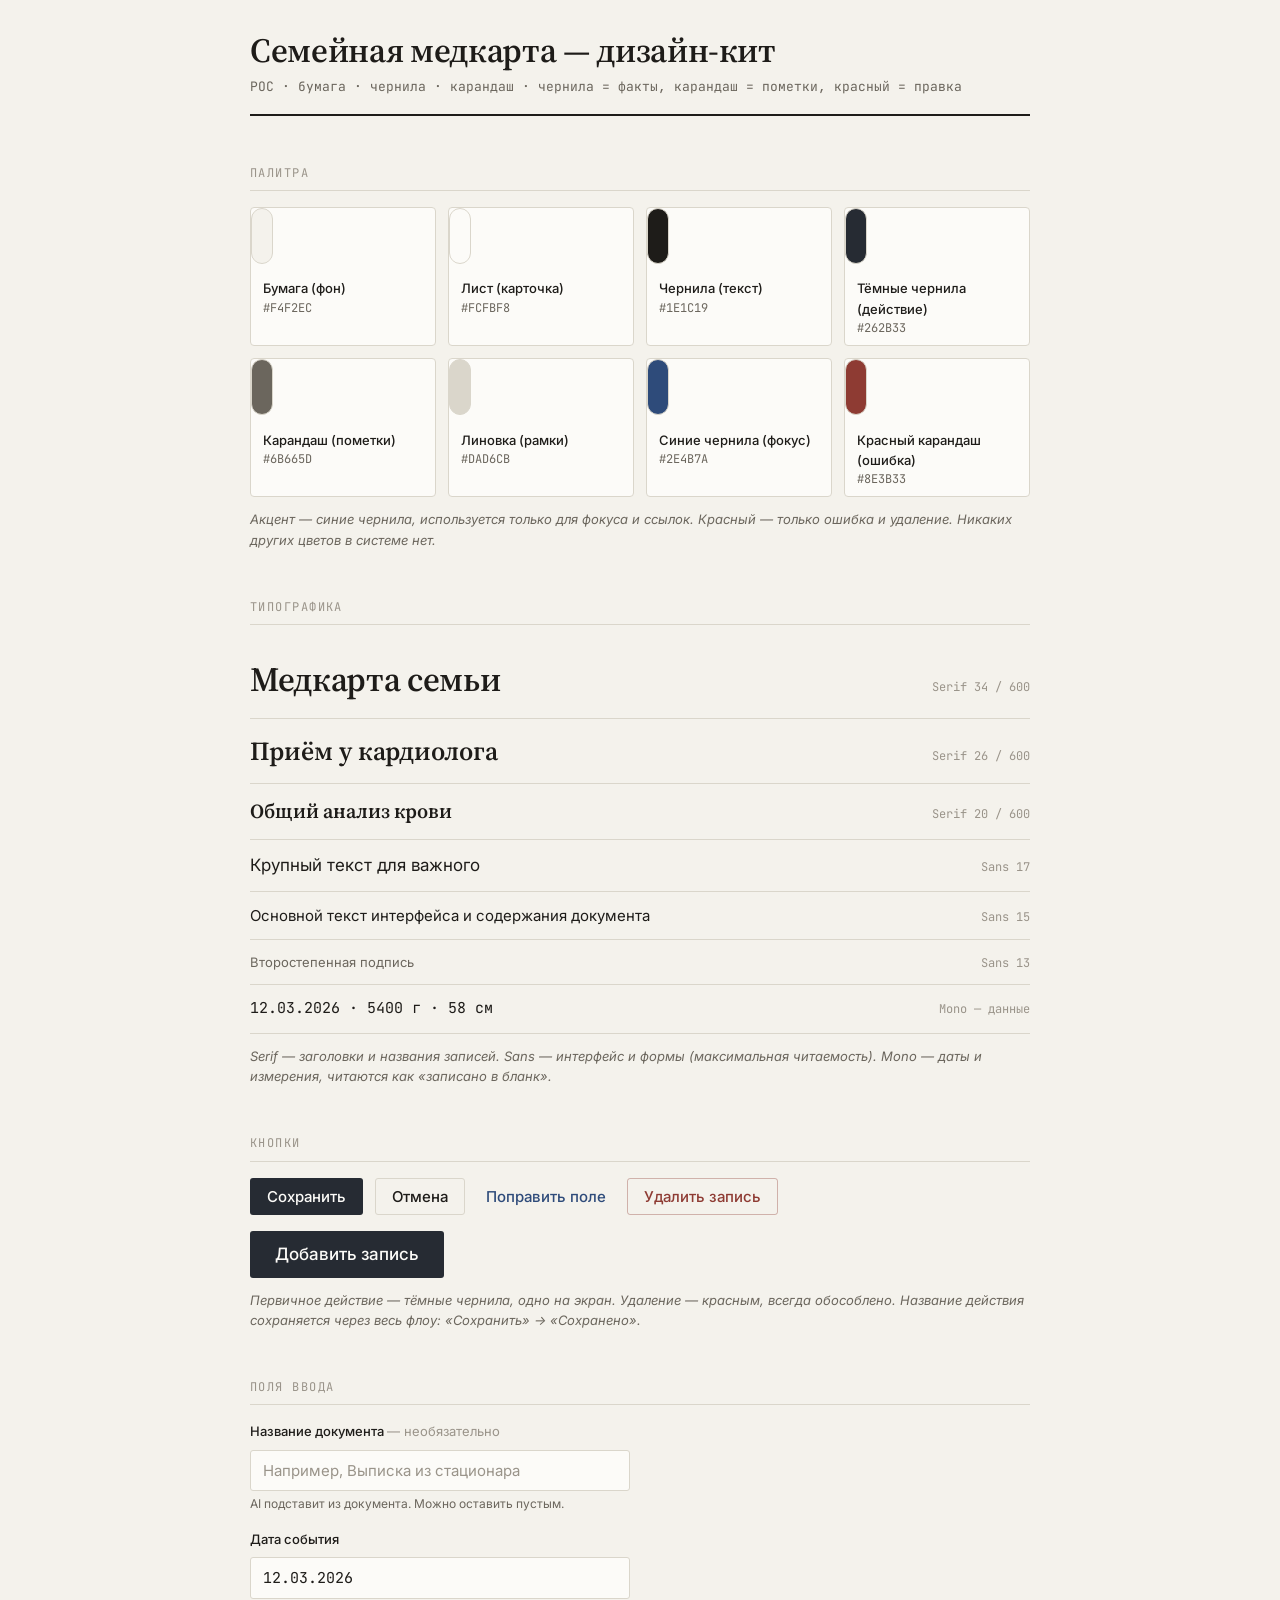
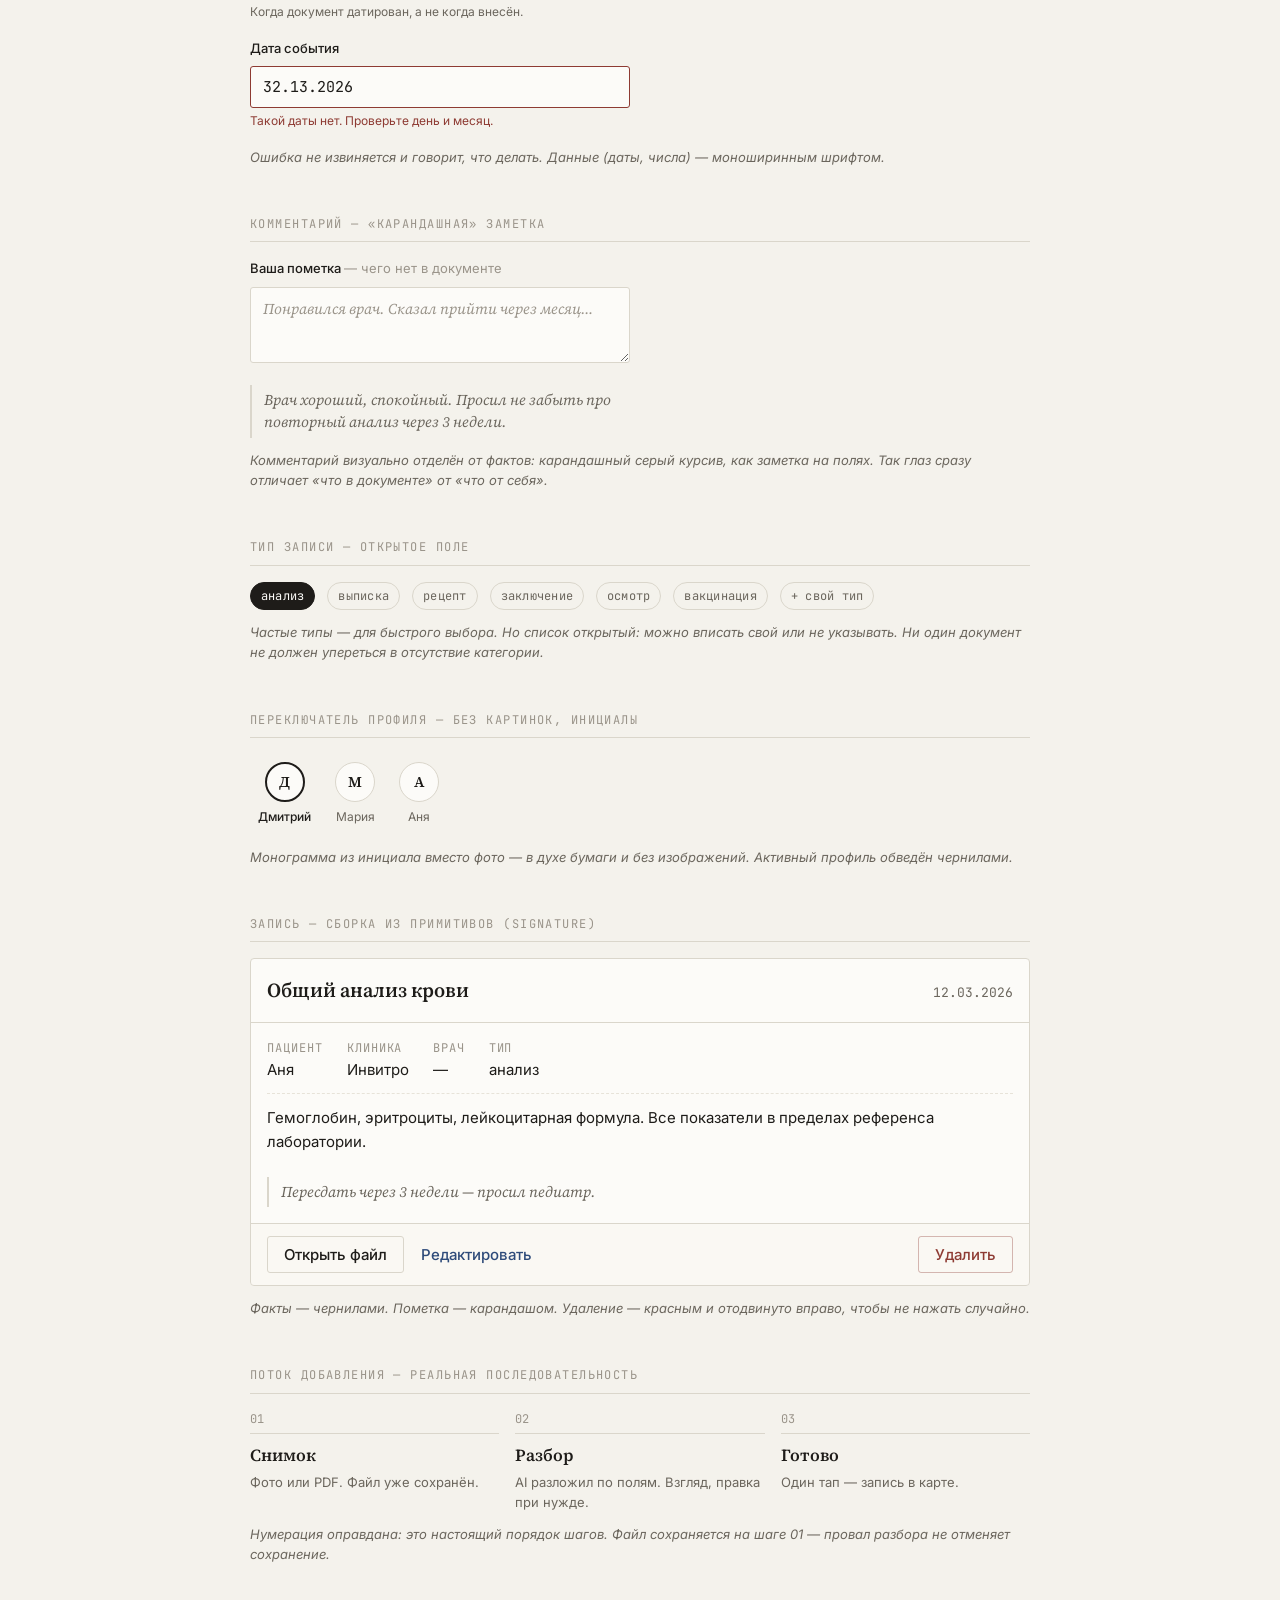
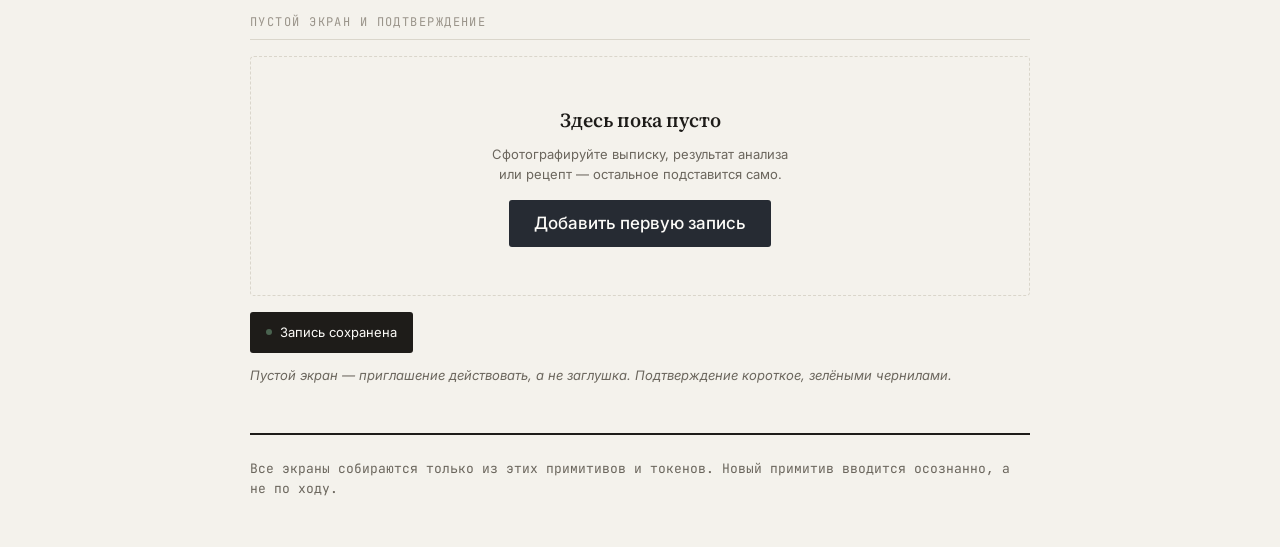
==== docs/design-kit.html @ 43a743b5 "docs: контекст проекта, регламент ревью, спека, дизайн-система, тикеты этапа 1 Co-Authored-By: Claud" ====
<!DOCTYPE html>
<html lang="ru">
<head>
<meta charset="UTF-8">
<meta name="viewport" content="width=device-width, initial-scale=1.0">
<title>Дизайн-кит — Семейная медкарта</title>
<link rel="preconnect" href="https://fonts.googleapis.com">
<link rel="preconnect" href="https://fonts.gstatic.com" crossorigin>
<link href="https://fonts.googleapis.com/css2?family=Source+Serif+4:opsz,wght@8..60,400;8..60,500;8..60,600;8..60,700&family=Inter:wght@400;500;600&family=JetBrains+Mono:wght@400;500&display=swap" rel="stylesheet">
<style>
  /* ============================================================
     ТОКЕНЫ — единственный источник истины.
     Агент использует только их. Сырых значений в экранах нет.
     ============================================================ */
  :root {
    /* Цвет: бумага / чернила / карандаш */
    --paper:       #F4F2EC;  /* фон — лист на столе */
    --sheet:       #FCFBF8;  /* поднятая поверхность — карточка */
    --ink:         #1E1C19;  /* чернила — основной текст, факты */
    --ink-strong:  #262B33;  /* тёмно-синие чернила — первичное действие */
    --pencil:      #6B665D;  /* карандаш — второстепенный текст, пометки */
    --pencil-soft: #9A948A;  /* бледный карандаш — подписи, плейсхолдеры */
    --rule:        #DAD6CB;  /* линовка — тонкие разделители, рамки */
    --rule-soft:   #E7E3D9;  /* очень бледная линовка */
    --ink-blue:    #2E4B7A;  /* синие чернила — ссылки, фокус */
    --red-pen:     #8E3B33;  /* красный карандаш — ошибка, удаление */
    --green-ink:   #4A6350;  /* зелёные чернила — подтверждение */

    /* Типографика */
    --serif: "Source Serif 4", Georgia, serif;      /* заголовки, названия записей */
    --sans:  "Inter", system-ui, sans-serif;         /* интерфейс, тело, формы */
    --mono:  "JetBrains Mono", ui-monospace, monospace; /* данные: даты, измерения */

    /* Шкала размеров */
    --t-caption: 0.75rem;   /* 12 */
    --t-small:   0.8125rem; /* 13 */
    --t-body:    0.9375rem; /* 15 */
    --t-lead:    1.0625rem; /* 17 */
    --t-h3:      1.25rem;   /* 20 */
    --t-h2:      1.625rem;  /* 26 */
    --t-h1:      2.125rem;  /* 34 */

    /* Отступы (шаг 4px) */
    --s1: 4px;  --s2: 8px;  --s3: 12px; --s4: 16px;
    --s5: 24px; --s6: 32px; --s7: 48px;

    /* Форма */
    --radius:   4px;   /* карточки, поля — крепкие углы, как у бланка */
    --radius-sm: 3px;
    --hair: 1px solid var(--rule);
  }

  * { box-sizing: border-box; margin: 0; padding: 0; }

  body {
    background: var(--paper);
    color: var(--ink);
    font-family: var(--sans);
    font-size: var(--t-body);
    line-height: 1.55;
    -webkit-font-smoothing: antialiased;
    padding: var(--s6) var(--s4);
  }

  .wrap { max-width: 780px; margin: 0 auto; }

  /* ---------- Строительная документация кита ---------- */
  .kit-head { margin-bottom: var(--s7); border-bottom: 2px solid var(--ink); padding-bottom: var(--s4); }
  .kit-head h1 {
    font-family: var(--serif); font-weight: 600; font-size: var(--t-h1);
    letter-spacing: -0.01em; line-height: 1.1;
  }
  .kit-head p {
    color: var(--pencil); font-size: var(--t-small); margin-top: var(--s2);
    font-family: var(--mono);
  }

  section { margin-bottom: var(--s7); }
  .sec-label {
    font-family: var(--mono); font-size: var(--t-caption);
    text-transform: uppercase; letter-spacing: 0.12em;
    color: var(--pencil-soft);
    padding-bottom: var(--s2); margin-bottom: var(--s4);
    border-bottom: var(--hair);
  }
  .note { color: var(--pencil); font-size: var(--t-small); margin-top: var(--s3); font-style: italic; }
  .row { display: flex; flex-wrap: wrap; gap: var(--s3); align-items: flex-start; }

  /* ============================================================
     ПАЛИТРА
     ============================================================ */
  .swatches { display: grid; grid-template-columns: repeat(auto-fill, minmax(150px, 1fr)); gap: var(--s3); }
  .swatch { border: var(--hair); border-radius: var(--radius); overflow: hidden; background: var(--sheet); }
  .swatch .chip { height: 56px; }
  .swatch .meta { padding: var(--s2) var(--s3); }
  .swatch .name { font-size: var(--t-small); font-weight: 500; }
  .swatch .hex { font-family: var(--mono); font-size: var(--t-caption); color: var(--pencil); }

  /* ============================================================
     ТИПОГРАФИКА
     ============================================================ */
  .type-row { padding: var(--s3) 0; border-bottom: var(--hair); display: flex; justify-content: space-between; align-items: baseline; gap: var(--s4); }
  .type-row:last-child { border-bottom: none; }
  .type-tag { font-family: var(--mono); font-size: var(--t-caption); color: var(--pencil-soft); white-space: nowrap; }
  .d-h1 { font-family: var(--serif); font-size: var(--t-h1); font-weight: 600; letter-spacing: -0.01em; }
  .d-h2 { font-family: var(--serif); font-size: var(--t-h2); font-weight: 600; }
  .d-h3 { font-family: var(--serif); font-size: var(--t-h3); font-weight: 600; }
  .d-lead { font-size: var(--t-lead); }
  .d-body { font-size: var(--t-body); }
  .d-small { font-size: var(--t-small); color: var(--pencil); }
  .d-data { font-family: var(--mono); font-size: var(--t-body); }

  /* ============================================================
     ПРИМИТИВЫ
     ============================================================ */

  /* --- Кнопки --- */
  .btn {
    font-family: var(--sans); font-size: var(--t-body); font-weight: 500;
    padding: 10px var(--s4); border-radius: var(--radius-sm);
    border: 1px solid transparent; cursor: pointer;
    line-height: 1; transition: background .12s ease, border-color .12s ease;
  }
  .btn:focus-visible { outline: 2px solid var(--ink-blue); outline-offset: 2px; }
  .btn-primary { background: var(--ink-strong); color: var(--sheet); }
  .btn-primary:hover { background: #1a1f26; }
  .btn-secondary { background: transparent; color: var(--ink); border-color: var(--rule); }
  .btn-secondary:hover { border-color: var(--pencil); }
  .btn-quiet { background: transparent; color: var(--ink-blue); padding-left: var(--s2); padding-right: var(--s2); }
  .btn-quiet:hover { text-decoration: underline; }
  .btn-danger { background: transparent; color: var(--red-pen); border-color: color-mix(in srgb, var(--red-pen) 35%, transparent); }
  .btn-danger:hover { background: color-mix(in srgb, var(--red-pen) 8%, transparent); }
  .btn-lg { font-size: var(--t-lead); padding: 14px var(--s5); }

  /* --- Поле (label + control + helper/error) --- */
  .field { margin-bottom: var(--s4); max-width: 380px; }
  .field label { display: block; font-size: var(--t-small); font-weight: 500; margin-bottom: var(--s2); }
  .field .opt { color: var(--pencil-soft); font-weight: 400; }
  .control {
    width: 100%; font-family: var(--sans); font-size: var(--t-body); color: var(--ink);
    background: var(--sheet); border: 1px solid var(--rule); border-radius: var(--radius-sm);
    padding: 10px var(--s3);
  }
  .control::placeholder { color: var(--pencil-soft); }
  .control:focus { outline: none; border-color: var(--ink-blue); box-shadow: 0 0 0 2px color-mix(in srgb, var(--ink-blue) 18%, transparent); }
  .helper { font-size: var(--t-caption); color: var(--pencil); margin-top: var(--s1); }
  .field.error .control { border-color: var(--red-pen); }
  .field.error .helper { color: var(--red-pen); }

  /* Данные вводятся моноширинным — «записано в бланк» */
  .control.data { font-family: var(--mono); }

  /* --- Карандашная заметка (комментарий-аннотация) --- */
  .pencil-note {
    font-family: var(--serif); font-style: italic; color: var(--pencil);
    border-left: 2px solid var(--rule); padding: var(--s1) 0 var(--s1) var(--s3);
    font-size: var(--t-body); line-height: 1.5;
  }
  textarea.control.pencil { font-family: var(--serif); font-style: italic; color: var(--pencil); min-height: 76px; resize: vertical; }

  /* --- Чип (тип записи — открытое поле) --- */
  .chip {
    display: inline-flex; align-items: center; gap: 6px;
    font-family: var(--mono); font-size: var(--t-caption); letter-spacing: 0.02em;
    color: var(--pencil); background: transparent;
    border: 1px solid var(--rule); border-radius: 999px;
    padding: 4px 10px; cursor: pointer;
  }
  .chip:hover { border-color: var(--pencil); }
  .chip[aria-selected="true"] { color: var(--sheet); background: var(--ink); border-color: var(--ink); }

  /* --- Монограмма члена семьи (без картинок — инициалы) --- */
  .mono-badge {
    width: 40px; height: 40px; border-radius: 999px;
    border: 1px solid var(--rule); background: var(--sheet);
    display: inline-flex; align-items: center; justify-content: center;
    font-family: var(--serif); font-weight: 600; font-size: var(--t-body); color: var(--ink);
  }
  .switcher { display: flex; gap: var(--s2); align-items: center; }
  .switcher .who { display: inline-flex; flex-direction: column; align-items: center; gap: 6px; cursor: pointer; padding: var(--s2); border-radius: var(--radius); }
  .switcher .who span { font-size: var(--t-caption); color: var(--pencil); }
  .switcher .who[aria-selected="true"] .mono-badge { border-color: var(--ink); border-width: 2px; }
  .switcher .who[aria-selected="true"] span { color: var(--ink); font-weight: 500; }

  /* --- Карточка / лист --- */
  .card { background: var(--sheet); border: var(--hair); border-radius: var(--radius); padding: var(--s4); }

  /* --- Запись (композиция примитивов — signature) --- */
  .record { background: var(--sheet); border: var(--hair); border-radius: var(--radius); overflow: hidden; }
  .record .rec-head {
    display: flex; justify-content: space-between; align-items: baseline;
    padding: var(--s4); border-bottom: var(--hair);
  }
  .record .rec-title { font-family: var(--serif); font-size: var(--t-h3); font-weight: 600; }
  .record .rec-date { font-family: var(--mono); font-size: var(--t-small); color: var(--pencil); }
  .record .rec-body { padding: var(--s4); }
  .rec-meta { display: flex; flex-wrap: wrap; gap: var(--s2) var(--s5); margin-bottom: var(--s3); }
  .rec-meta .m { display: flex; flex-direction: column; }
  .rec-meta .m .k { font-size: var(--t-caption); color: var(--pencil-soft); text-transform: uppercase; letter-spacing: 0.08em; font-family: var(--mono); }
  .rec-meta .m .v { font-size: var(--t-body); }
  .rec-content { color: var(--ink); font-size: var(--t-body); padding: var(--s3) 0; border-top: var(--rule-soft) 1px dashed; }
  .rec-actions { display: flex; gap: var(--s2); padding: var(--s3) var(--s4); border-top: var(--hair); background: color-mix(in srgb, var(--paper) 40%, transparent); }

  /* --- Пустой экран — приглашение к действию --- */
  .empty { text-align: center; padding: var(--s7) var(--s4); border: 1px dashed var(--rule); border-radius: var(--radius); }
  .empty h3 { font-family: var(--serif); font-weight: 600; font-size: var(--t-h3); margin-bottom: var(--s2); }
  .empty p { color: var(--pencil); max-width: 320px; margin: 0 auto var(--s4); font-size: var(--t-small); }

  /* --- Подтверждение (toast) --- */
  .toast {
    display: inline-flex; align-items: center; gap: var(--s2);
    background: var(--ink); color: var(--sheet); font-size: var(--t-small);
    padding: 10px var(--s4); border-radius: var(--radius-sm);
  }
  .toast .dot { width: 6px; height: 6px; border-radius: 999px; background: var(--green-ink); }

  /* --- Шаги потока (реальная последовательность → нумерация оправдана) --- */
  .steps { display: flex; gap: var(--s4); flex-wrap: wrap; }
  .step { flex: 1; min-width: 160px; }
  .step .n { font-family: var(--mono); font-size: var(--t-caption); color: var(--pencil-soft); border-bottom: 1px solid var(--rule); padding-bottom: var(--s1); margin-bottom: var(--s2); }
  .step .t { font-family: var(--serif); font-size: var(--t-lead); font-weight: 600; margin-bottom: var(--s1); }
  .step .d { font-size: var(--t-small); color: var(--pencil); }

  @media (prefers-reduced-motion: reduce) { * { transition: none !important; } }
  @media (max-width: 520px) { body { padding: var(--s4) var(--s3); } }
</style>
</head>
<body>
<div class="wrap">

  <div class="kit-head">
    <h1>Семейная медкарта — дизайн-кит</h1>
    <p>POC · бумага · чернила · карандаш · чернила = факты, карандаш = пометки, красный = правка</p>
  </div>

  <!-- ПАЛИТРА -->
  <section>
    <div class="sec-label">Палитра</div>
    <div class="swatches">
      <div class="swatch"><div class="chip" style="background:#F4F2EC"></div><div class="meta"><div class="name">Бумага (фон)</div><div class="hex">#F4F2EC</div></div></div>
      <div class="swatch"><div class="chip" style="background:#FCFBF8"></div><div class="meta"><div class="name">Лист (карточка)</div><div class="hex">#FCFBF8</div></div></div>
      <div class="swatch"><div class="chip" style="background:#1E1C19"></div><div class="meta"><div class="name">Чернила (текст)</div><div class="hex">#1E1C19</div></div></div>
      <div class="swatch"><div class="chip" style="background:#262B33"></div><div class="meta"><div class="name">Тёмные чернила (действие)</div><div class="hex">#262B33</div></div></div>
      <div class="swatch"><div class="chip" style="background:#6B665D"></div><div class="meta"><div class="name">Карандаш (пометки)</div><div class="hex">#6B665D</div></div></div>
      <div class="swatch"><div class="chip" style="background:#DAD6CB"></div><div class="meta"><div class="name">Линовка (рамки)</div><div class="hex">#DAD6CB</div></div></div>
      <div class="swatch"><div class="chip" style="background:#2E4B7A"></div><div class="meta"><div class="name">Синие чернила (фокус)</div><div class="hex">#2E4B7A</div></div></div>
      <div class="swatch"><div class="chip" style="background:#8E3B33"></div><div class="meta"><div class="name">Красный карандаш (ошибка)</div><div class="hex">#8E3B33</div></div></div>
    </div>
    <p class="note">Акцент — синие чернила, используется только для фокуса и ссылок. Красный — только ошибка и удаление. Никаких других цветов в системе нет.</p>
  </section>

  <!-- ТИПОГРАФИКА -->
  <section>
    <div class="sec-label">Типографика</div>
    <div class="type-row"><div class="d-h1">Медкарта семьи</div><div class="type-tag">Serif 34 / 600</div></div>
    <div class="type-row"><div class="d-h2">Приём у кардиолога</div><div class="type-tag">Serif 26 / 600</div></div>
    <div class="type-row"><div class="d-h3">Общий анализ крови</div><div class="type-tag">Serif 20 / 600</div></div>
    <div class="type-row"><div class="d-lead">Крупный текст для важного</div><div class="type-tag">Sans 17</div></div>
    <div class="type-row"><div class="d-body">Основной текст интерфейса и содержания документа</div><div class="type-tag">Sans 15</div></div>
    <div class="type-row"><div class="d-small">Второстепенная подпись</div><div class="type-tag">Sans 13</div></div>
    <div class="type-row"><div class="d-data">12.03.2026 · 5400 г · 58 см</div><div class="type-tag">Mono — данные</div></div>
    <p class="note">Serif — заголовки и названия записей. Sans — интерфейс и формы (максимальная читаемость). Mono — даты и измерения, читаются как «записано в бланк».</p>
  </section>

  <!-- КНОПКИ -->
  <section>
    <div class="sec-label">Кнопки</div>
    <div class="row">
      <button class="btn btn-primary">Сохранить</button>
      <button class="btn btn-secondary">Отмена</button>
      <button class="btn btn-quiet">Поправить поле</button>
      <button class="btn btn-danger">Удалить запись</button>
    </div>
    <div class="row" style="margin-top:var(--s4)">
      <button class="btn btn-primary btn-lg">Добавить запись</button>
    </div>
    <p class="note">Первичное действие — тёмные чернила, одно на экран. Удаление — красным, всегда обособлено. Название действия сохраняется через весь флоу: «Сохранить» → «Сохранено».</p>
  </section>

  <!-- ПОЛЯ -->
  <section>
    <div class="sec-label">Поля ввода</div>
    <div class="field">
      <label>Название документа <span class="opt">— необязательно</span></label>
      <input class="control" type="text" placeholder="Например, Выписка из стационара">
      <div class="helper">AI подставит из документа. Можно оставить пустым.</div>
    </div>
    <div class="field">
      <label>Дата события</label>
      <input class="control data" type="text" value="12.03.2026">
      <div class="helper">Когда документ датирован, а не когда внесён.</div>
    </div>
    <div class="field error">
      <label>Дата события</label>
      <input class="control data" type="text" value="32.13.2026">
      <div class="helper">Такой даты нет. Проверьте день и месяц.</div>
    </div>
    <p class="note">Ошибка не извиняется и говорит, что делать. Данные (даты, числа) — моноширинным шрифтом.</p>
  </section>

  <!-- КОММЕНТАРИЙ = КАРАНДАШ -->
  <section>
    <div class="sec-label">Комментарий — «карандашная» заметка</div>
    <div class="field">
      <label>Ваша пометка <span class="opt">— чего нет в документе</span></label>
      <textarea class="control pencil" placeholder="Понравился врач. Сказал прийти через месяц…"></textarea>
    </div>
    <div style="max-width:420px">
      <div class="pencil-note">Врач хороший, спокойный. Просил не забыть про повторный анализ через 3 недели.</div>
    </div>
    <p class="note">Комментарий визуально отделён от фактов: карандашный серый курсив, как заметка на полях. Так глаз сразу отличает «что в документе» от «что от себя».</p>
  </section>

  <!-- ТИПЫ (ЧИПЫ) -->
  <section>
    <div class="sec-label">Тип записи — открытое поле</div>
    <div class="row">
      <span class="chip" aria-selected="true">анализ</span>
      <span class="chip">выписка</span>
      <span class="chip">рецепт</span>
      <span class="chip">заключение</span>
      <span class="chip">осмотр</span>
      <span class="chip">вакцинация</span>
      <span class="chip">+ свой тип</span>
    </div>
    <p class="note">Частые типы — для быстрого выбора. Но список открытый: можно вписать свой или не указывать. Ни один документ не должен упереться в отсутствие категории.</p>
  </section>

  <!-- ПЕРЕКЛЮЧАТЕЛЬ ЧЛЕНОВ СЕМЬИ -->
  <section>
    <div class="sec-label">Переключатель профиля — без картинок, инициалы</div>
    <div class="switcher">
      <div class="who" aria-selected="true"><div class="mono-badge">Д</div><span>Дмитрий</span></div>
      <div class="who"><div class="mono-badge">М</div><span>Мария</span></div>
      <div class="who"><div class="mono-badge">А</div><span>Аня</span></div>
    </div>
    <p class="note">Монограмма из инициала вместо фото — в духе бумаги и без изображений. Активный профиль обведён чернилами.</p>
  </section>

  <!-- ЗАПИСЬ (КОМПОЗИЦИЯ) -->
  <section>
    <div class="sec-label">Запись — сборка из примитивов (signature)</div>
    <div class="record">
      <div class="rec-head">
        <div class="rec-title">Общий анализ крови</div>
        <div class="rec-date">12.03.2026</div>
      </div>
      <div class="rec-body">
        <div class="rec-meta">
          <div class="m"><div class="k">Пациент</div><div class="v">Аня</div></div>
          <div class="m"><div class="k">Клиника</div><div class="v">Инвитро</div></div>
          <div class="m"><div class="k">Врач</div><div class="v">—</div></div>
          <div class="m"><div class="k">Тип</div><div class="v">анализ</div></div>
        </div>
        <div class="rec-content">Гемоглобин, эритроциты, лейкоцитарная формула. Все показатели в пределах референса лаборатории.</div>
        <div class="pencil-note" style="margin-top:var(--s3)">Пересдать через 3 недели — просил педиатр.</div>
      </div>
      <div class="rec-actions">
        <button class="btn btn-secondary">Открыть файл</button>
        <button class="btn btn-quiet">Редактировать</button>
        <button class="btn btn-danger" style="margin-left:auto">Удалить</button>
      </div>
    </div>
    <p class="note">Факты — чернилами. Пометка — карандашом. Удаление — красным и отодвинуто вправо, чтобы не нажать случайно.</p>
  </section>

  <!-- ПОТОК ВВОДА -->
  <section>
    <div class="sec-label">Поток добавления — реальная последовательность</div>
    <div class="steps">
      <div class="step"><div class="n">01</div><div class="t">Снимок</div><div class="d">Фото или PDF. Файл уже сохранён.</div></div>
      <div class="step"><div class="n">02</div><div class="t">Разбор</div><div class="d">AI разложил по полям. Взгляд, правка при нужде.</div></div>
      <div class="step"><div class="n">03</div><div class="t">Готово</div><div class="d">Один тап — запись в карте.</div></div>
    </div>
    <p class="note">Нумерация оправдана: это настоящий порядок шагов. Файл сохраняется на шаге 01 — провал разбора не отменяет сохранение.</p>
  </section>

  <!-- ПУСТОЙ ЭКРАН + ПОДТВЕРЖДЕНИЕ -->
  <section>
    <div class="sec-label">Пустой экран и подтверждение</div>
    <div class="empty">
      <h3>Здесь пока пусто</h3>
      <p>Сфотографируйте выписку, результат анализа или рецепт — остальное подставится само.</p>
      <button class="btn btn-primary btn-lg">Добавить первую запись</button>
    </div>
    <div style="margin-top:var(--s4)">
      <span class="toast"><span class="dot"></span> Запись сохранена</span>
    </div>
    <p class="note">Пустой экран — приглашение действовать, а не заглушка. Подтверждение короткое, зелёными чернилами.</p>
  </section>

  <div class="kit-head" style="border-bottom:none; border-top:2px solid var(--ink); margin-top:var(--s7); margin-bottom:0; padding-top:var(--s4);">
    <p style="font-style:normal">Все экраны собираются только из этих примитивов и токенов. Новый примитив вводится осознанно, а не по ходу.</p>
  </div>

</div>
</body>
</html>
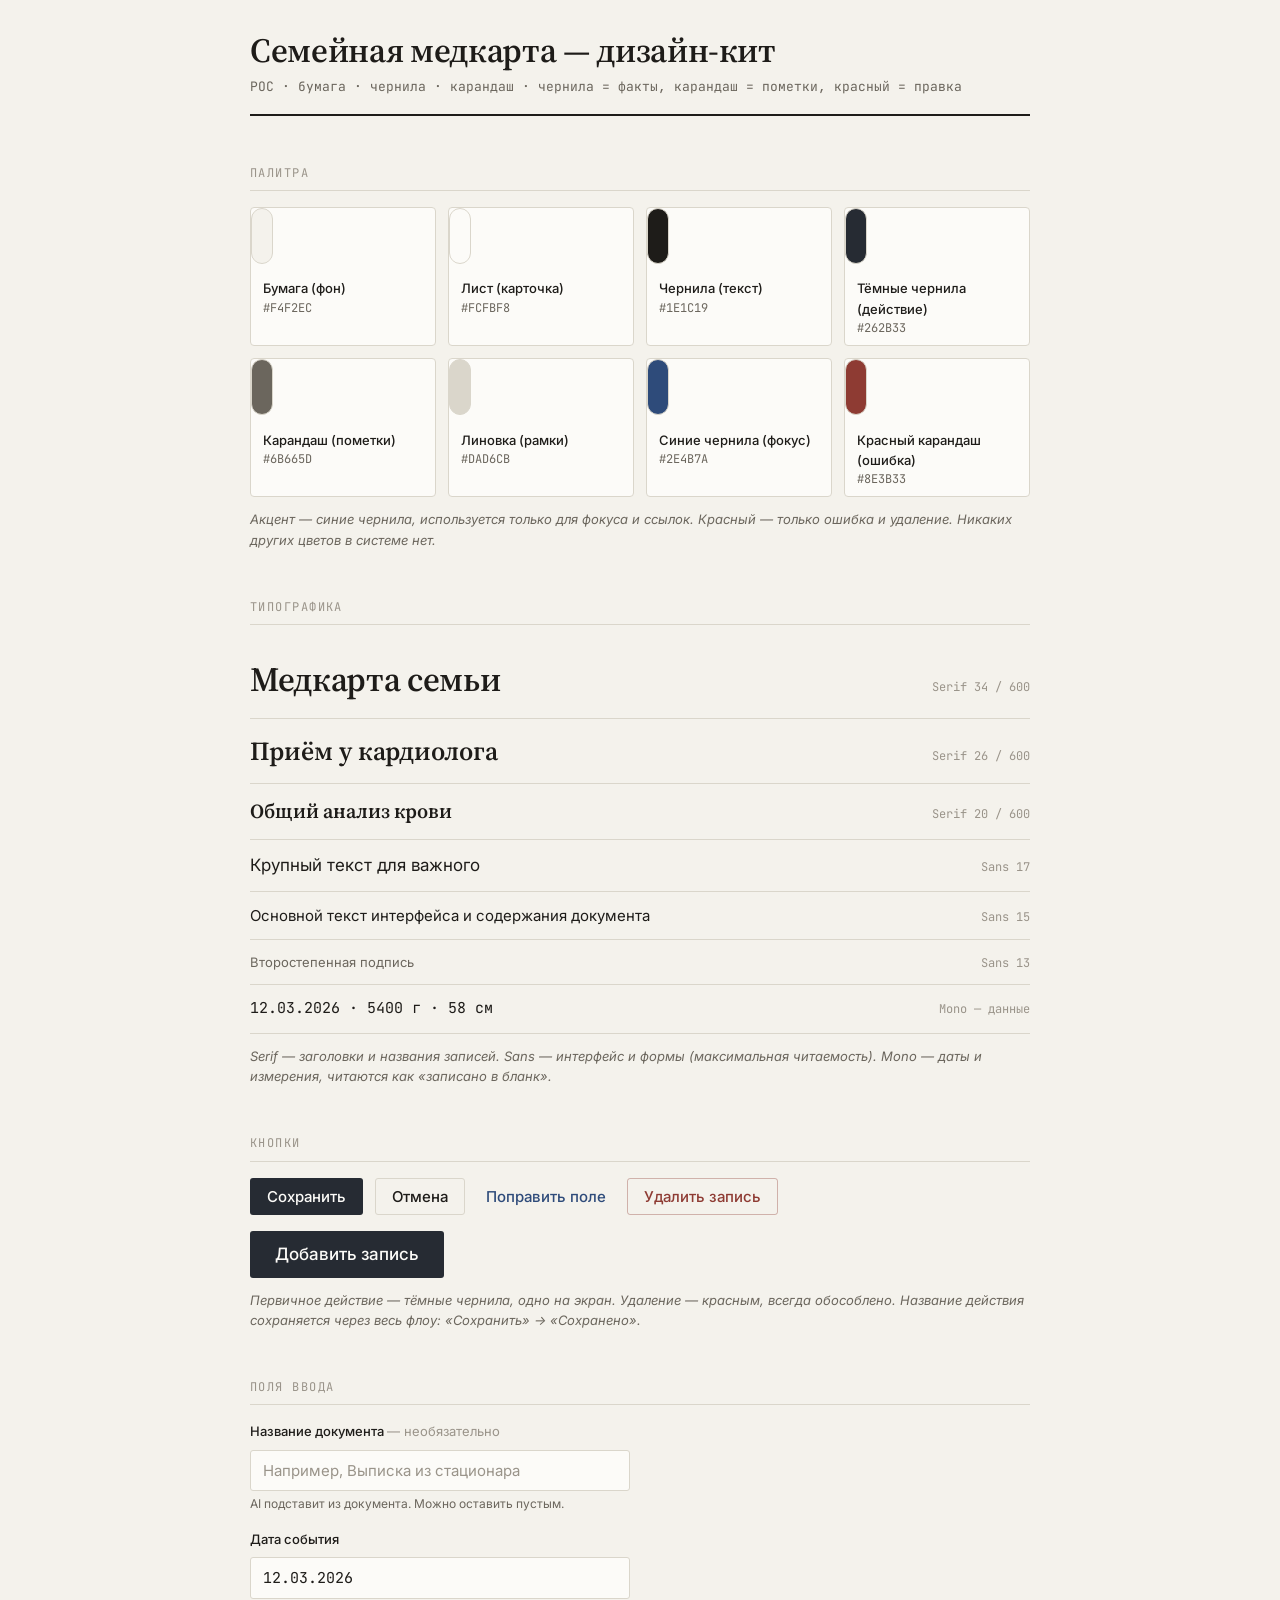
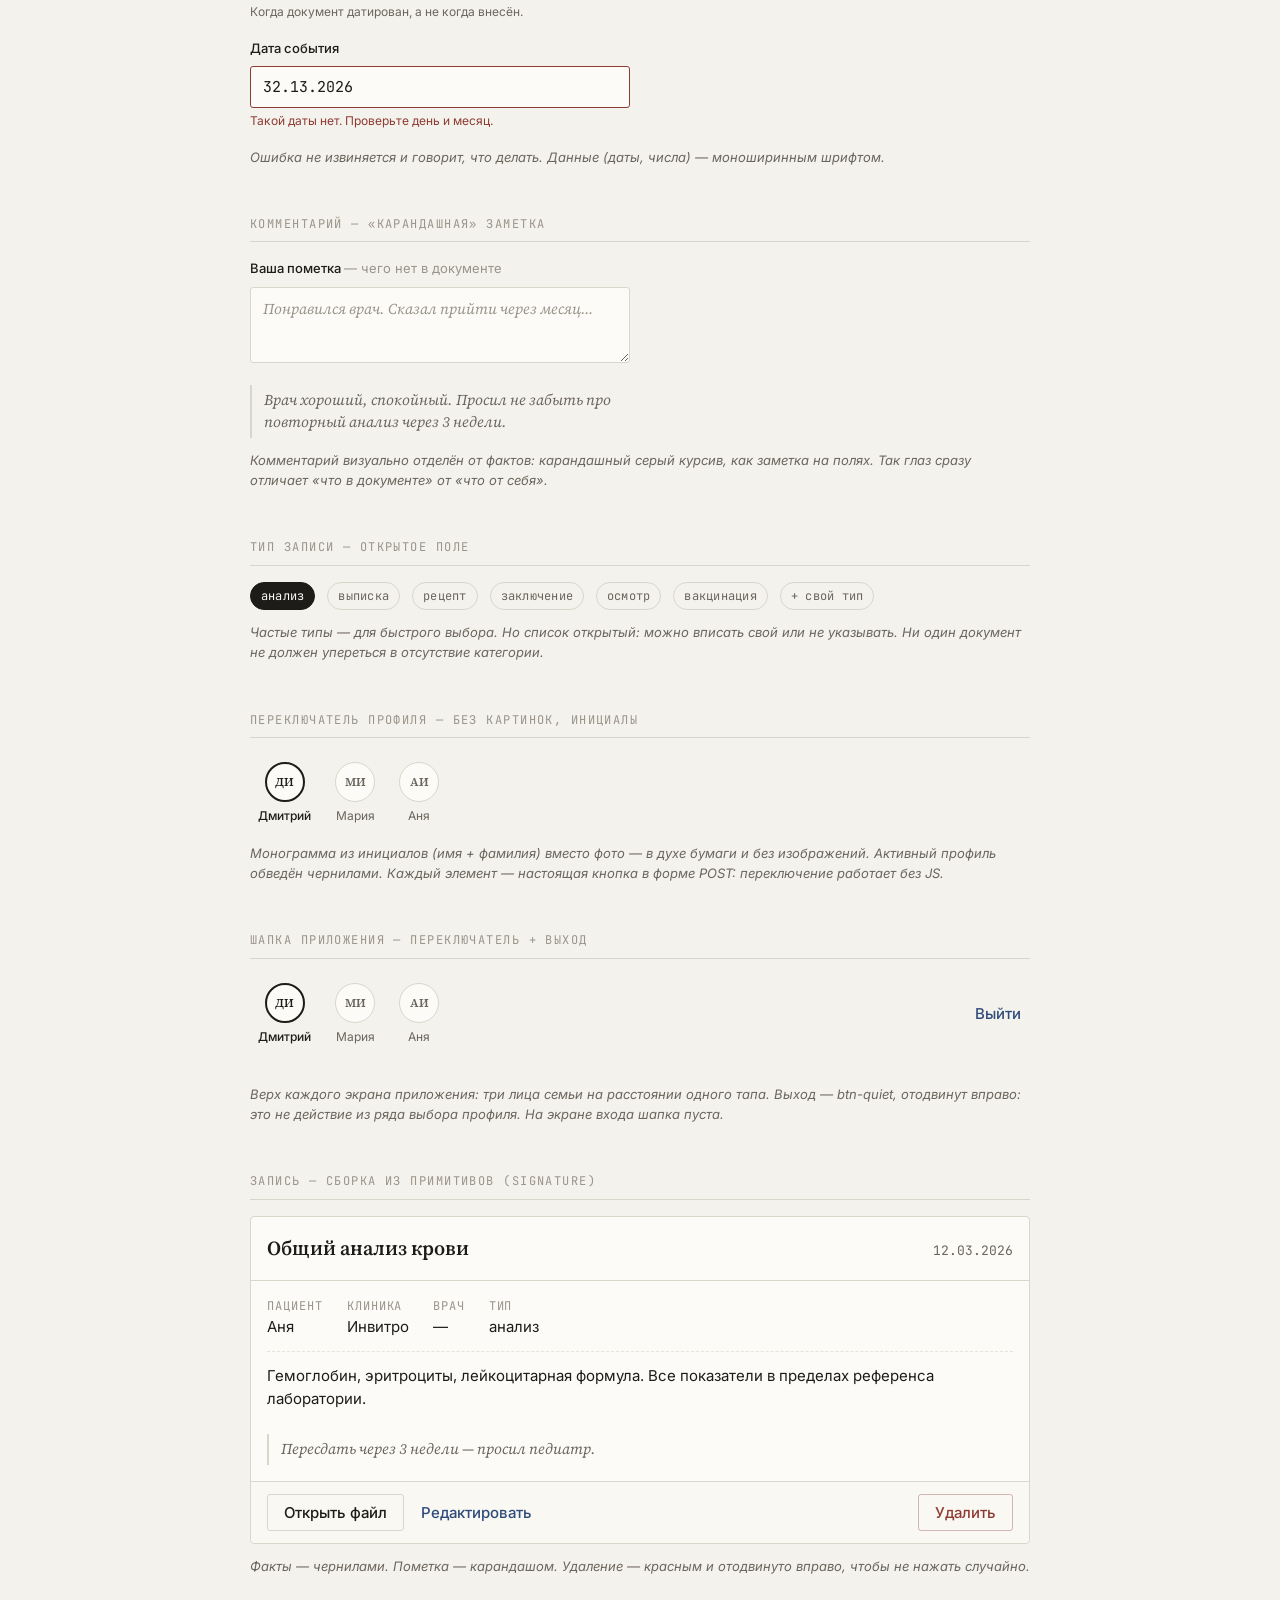
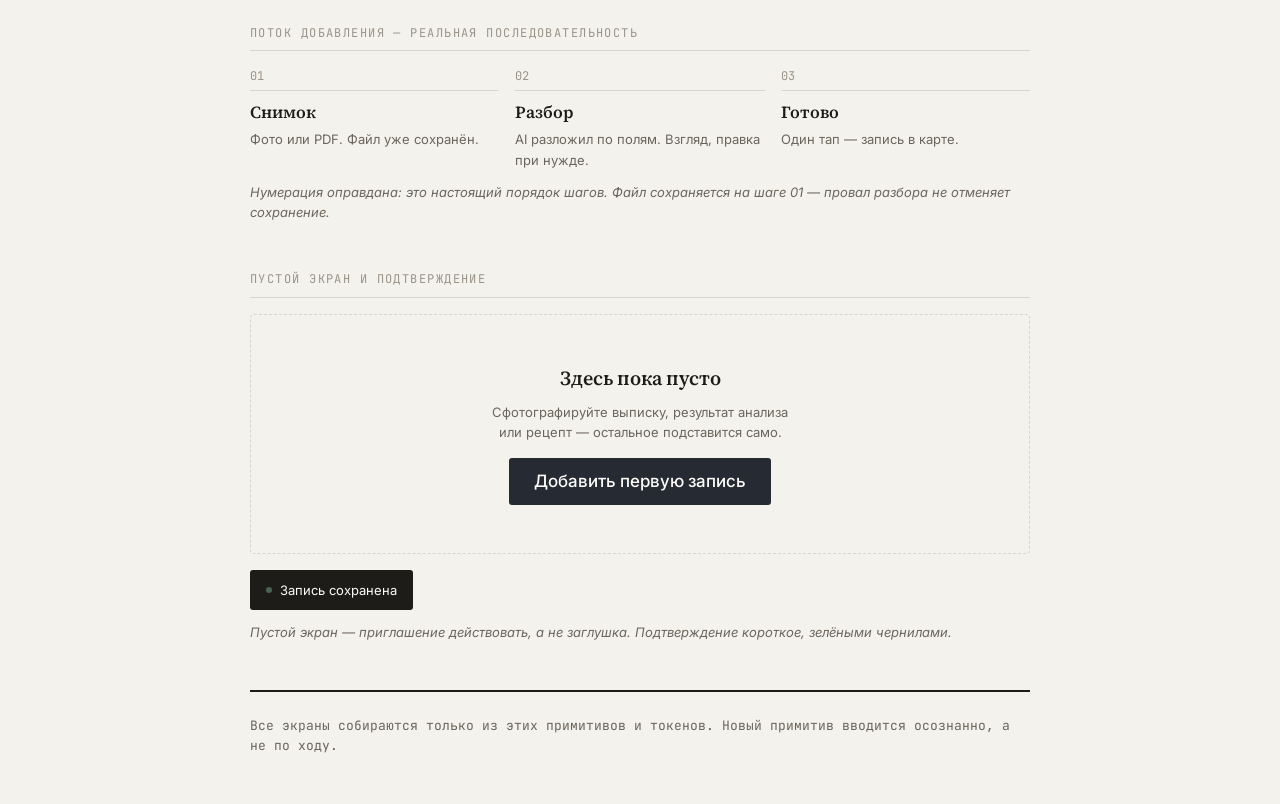
==== commit 3f926c32: "design: расширение кита по §8 — шапка приложения, кнопки в switcher, токен hover Одобрено владельцем" ====
--- a/docs/design-kit.html
+++ b/docs/design-kit.html
@@ -18,6 +18,7 @@
     --sheet:       #FCFBF8;  /* поднятая поверхность — карточка */
     --ink:         #1E1C19;  /* чернила — основной текст, факты */
     --ink-strong:  #262B33;  /* тёмно-синие чернила — первичное действие */
+    --ink-strong-hover: #1A1F26; /* hover первичного действия (только десктоп) */
     --pencil:      #6B665D;  /* карандаш — второстепенный текст, пометки */
     --pencil-soft: #9A948A;  /* бледный карандаш — подписи, плейсхолдеры */
     --rule:        #DAD6CB;  /* линовка — тонкие разделители, рамки */
@@ -123,7 +124,7 @@
   }
   .btn:focus-visible { outline: 2px solid var(--ink-blue); outline-offset: 2px; }
   .btn-primary { background: var(--ink-strong); color: var(--sheet); }
-  .btn-primary:hover { background: #1a1f26; }
+  .btn-primary:hover { background: var(--ink-strong-hover); }
   .btn-secondary { background: transparent; color: var(--ink); border-color: var(--rule); }
   .btn-secondary:hover { border-color: var(--pencil); }
   .btn-quiet { background: transparent; color: var(--ink-blue); padding-left: var(--s2); padding-right: var(--s2); }
@@ -177,10 +178,18 @@
     font-family: var(--serif); font-weight: 600; font-size: var(--t-body); color: var(--ink);
   }
   .switcher { display: flex; gap: var(--s2); align-items: center; }
-  .switcher .who { display: inline-flex; flex-direction: column; align-items: center; gap: 6px; cursor: pointer; padding: var(--s2); border-radius: var(--radius); }
+  /* .who — настоящая <button> (переключение — обычная форма, без JS):
+     сброс дефолтного вида кнопки входит в примитив. */
+  .switcher .who { display: inline-flex; flex-direction: column; align-items: center; gap: 6px; cursor: pointer; padding: var(--s2); border-radius: var(--radius); background: none; border: none; font-family: inherit; }
   .switcher .who span { font-size: var(--t-caption); color: var(--pencil); }
   .switcher .who[aria-selected="true"] .mono-badge { border-color: var(--ink); border-width: 2px; }
   .switcher .who[aria-selected="true"] span { color: var(--ink); font-weight: 500; }
+
+  /* --- Шапка приложения (композиция: переключатель + обособленный выход) --- */
+  .app-head { display: flex; align-items: center; gap: var(--s2); margin-bottom: var(--s6); }
+  /* Последний элемент (выход; в приложении — форма с кнопкой) обособлен
+     справа: это не действие из ряда выбора профиля. */
+  .app-head > :last-child { margin-left: auto; }
 
   /* --- Карточка / лист --- */
   .card { background: var(--sheet); border: var(--hair); border-radius: var(--radius); padding: var(--s4); }
@@ -330,11 +339,25 @@
   <section>
     <div class="sec-label">Переключатель профиля — без картинок, инициалы</div>
     <div class="switcher">
-      <div class="who" aria-selected="true"><div class="mono-badge">Д</div><span>Дмитрий</span></div>
-      <div class="who"><div class="mono-badge">М</div><span>Мария</span></div>
-      <div class="who"><div class="mono-badge">А</div><span>Аня</span></div>
-    </div>
-    <p class="note">Монограмма из инициала вместо фото — в духе бумаги и без изображений. Активный профиль обведён чернилами.</p>
+      <button class="who" aria-selected="true"><span class="mono-badge">ДИ</span><span>Дмитрий</span></button>
+      <button class="who"><span class="mono-badge">МИ</span><span>Мария</span></button>
+      <button class="who"><span class="mono-badge">АИ</span><span>Аня</span></button>
+    </div>
+    <p class="note">Монограмма из инициалов (имя + фамилия) вместо фото — в духе бумаги и без изображений. Активный профиль обведён чернилами. Каждый элемент — настоящая кнопка в форме POST: переключение работает без JS.</p>
+  </section>
+
+  <!-- ШАПКА ПРИЛОЖЕНИЯ (КОМПОЗИЦИЯ) -->
+  <section>
+    <div class="sec-label">Шапка приложения — переключатель + выход</div>
+    <div class="app-head">
+      <div class="switcher">
+        <button class="who" aria-selected="true"><span class="mono-badge">ДИ</span><span>Дмитрий</span></button>
+        <button class="who"><span class="mono-badge">МИ</span><span>Мария</span></button>
+        <button class="who"><span class="mono-badge">АИ</span><span>Аня</span></button>
+      </div>
+      <button class="btn btn-quiet">Выйти</button>
+    </div>
+    <p class="note">Верх каждого экрана приложения: три лица семьи на расстоянии одного тапа. Выход — btn-quiet, отодвинут вправо: это не действие из ряда выбора профиля. На экране входа шапка пуста.</p>
   </section>
 
   <!-- ЗАПИСЬ (КОМПОЗИЦИЯ) -->
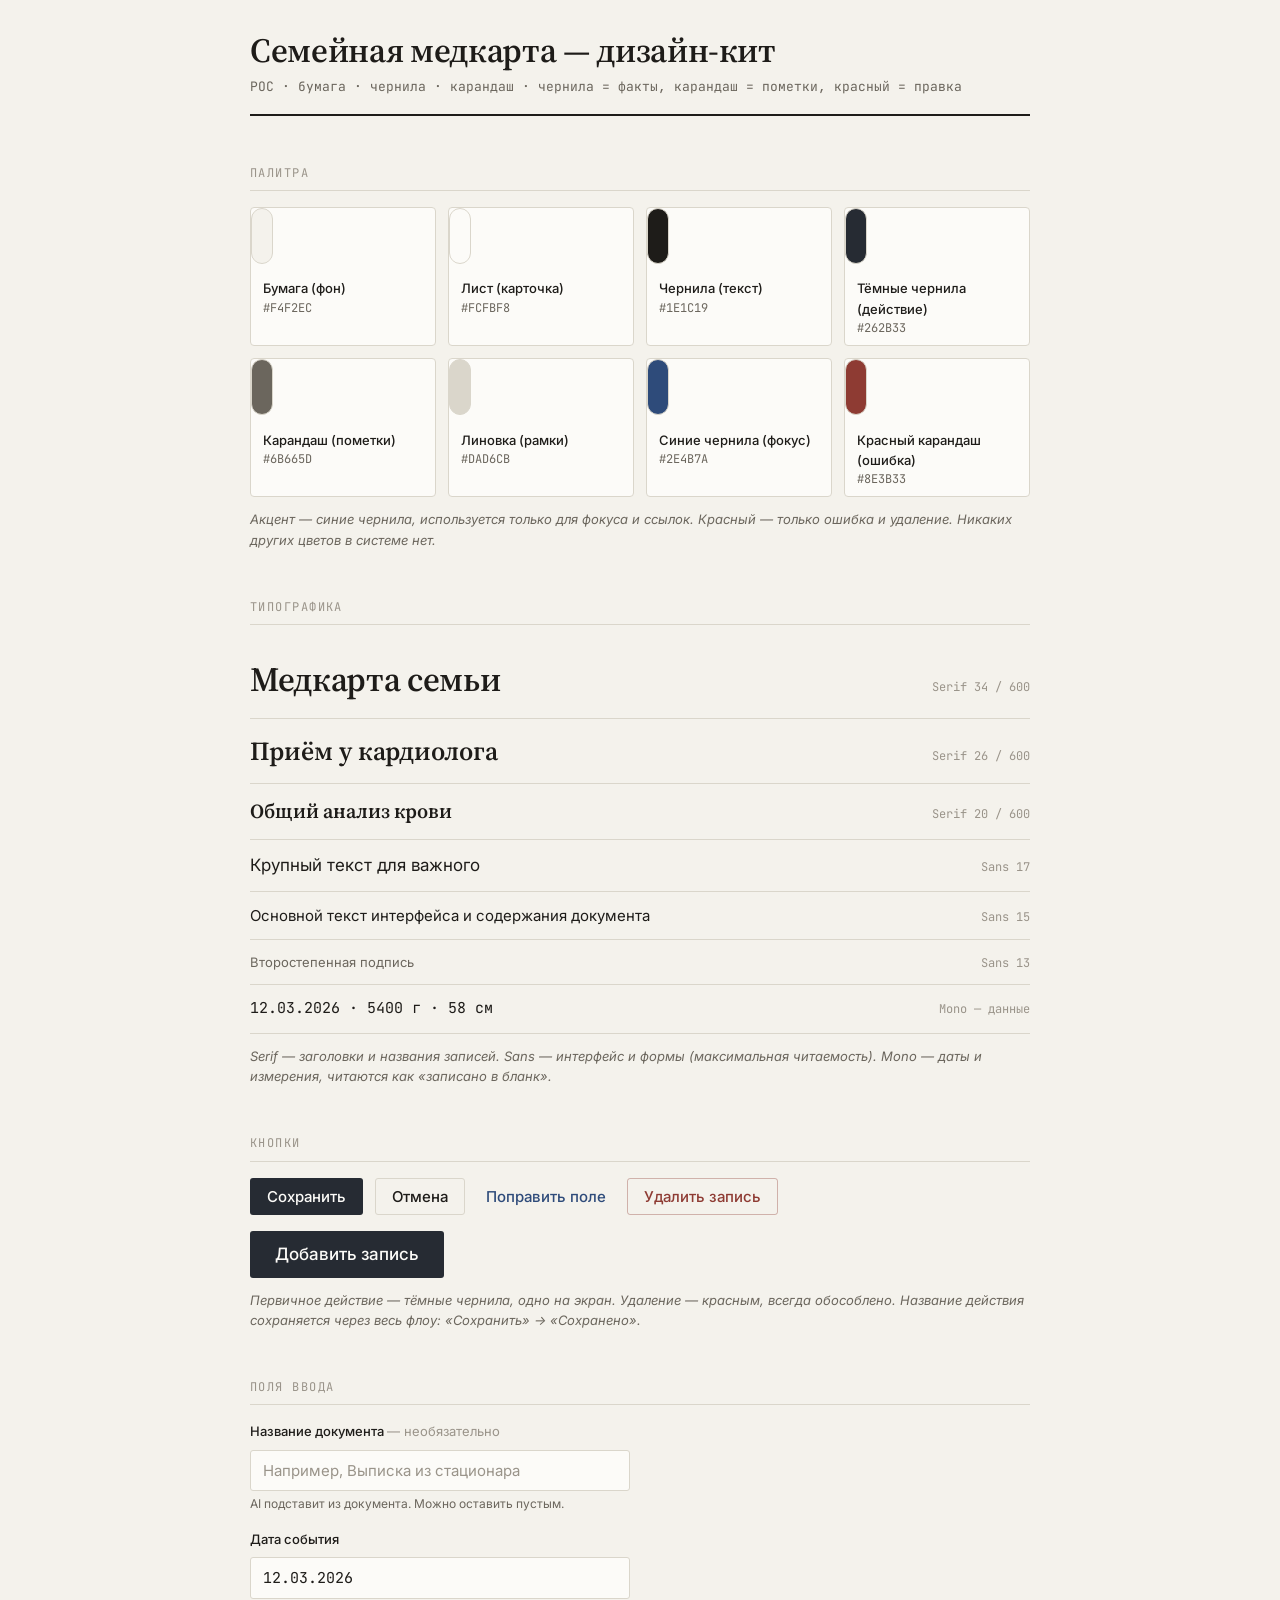
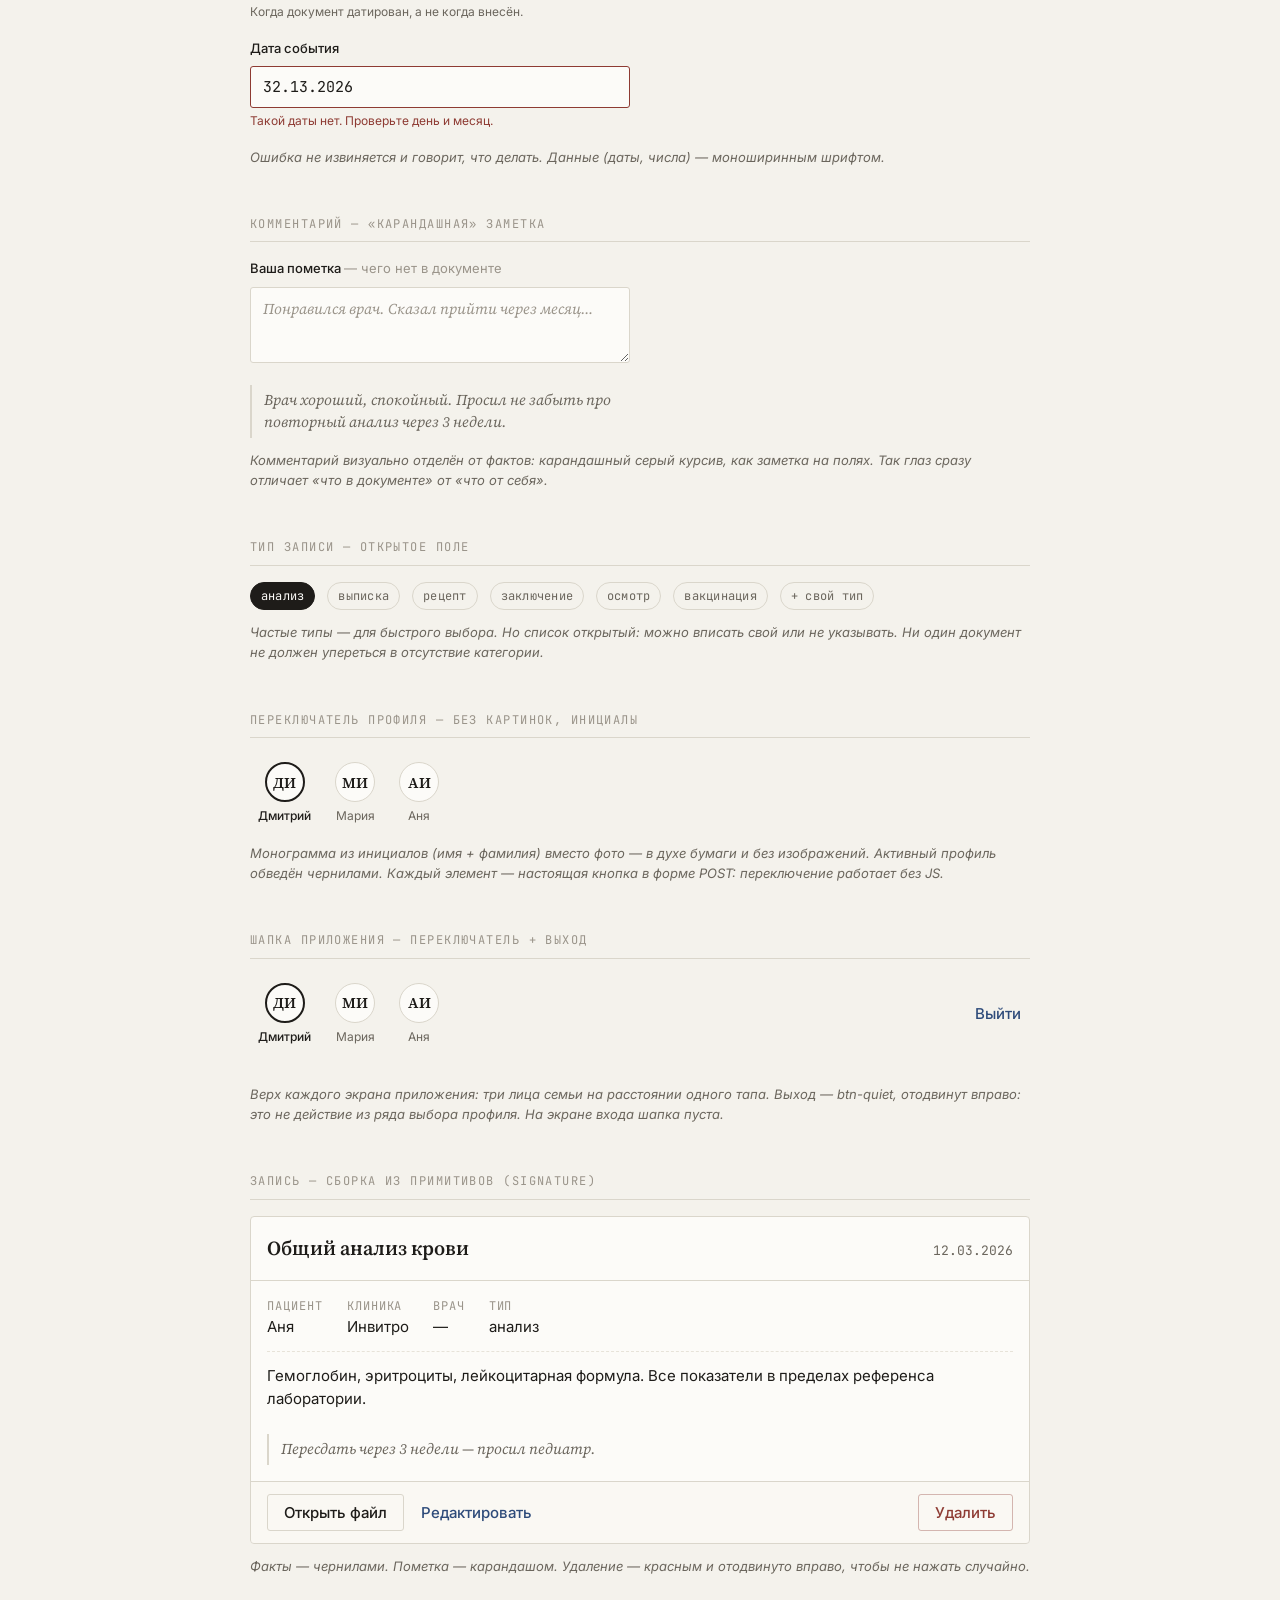
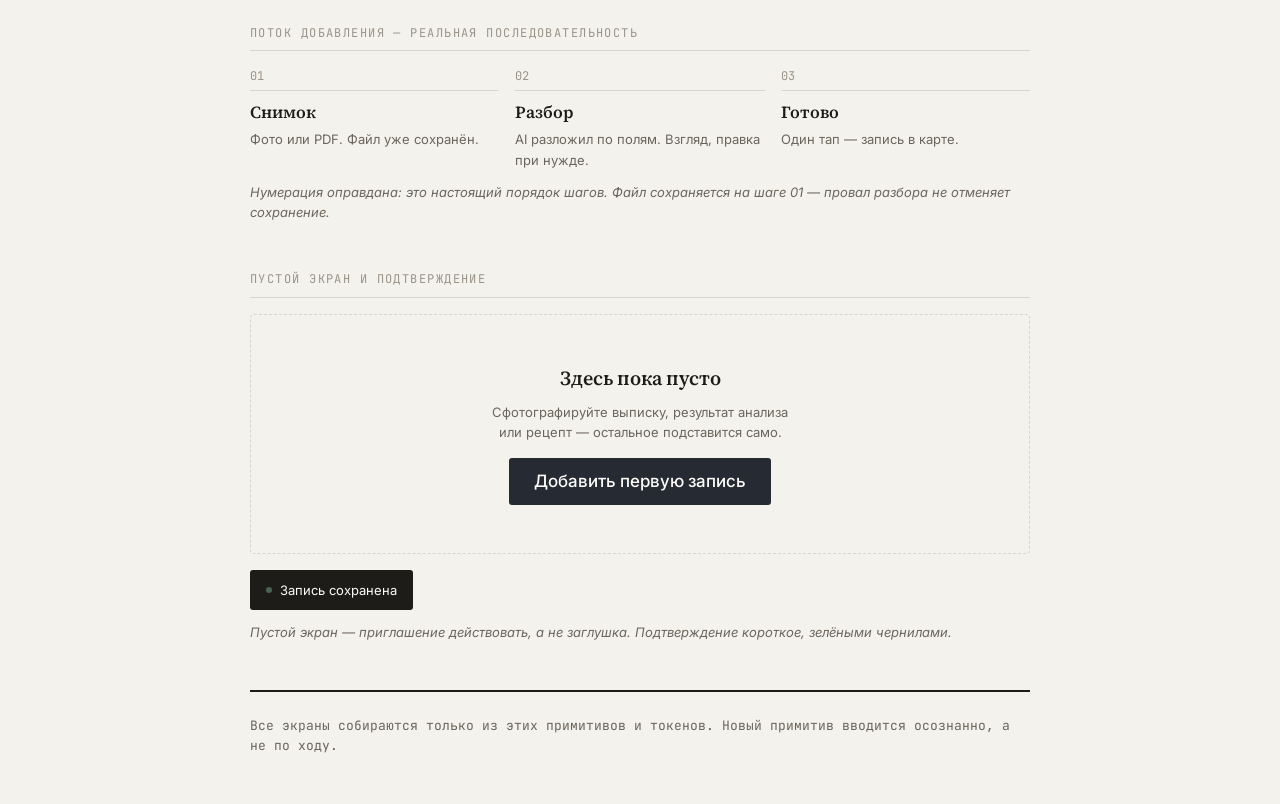
==== commit e044e71a: "T3.4-FE: экран добавления — камера и файлы, превью страниц, первый JS Оба потока контента — настоящи" ====
--- a/docs/design-kit.html
+++ b/docs/design-kit.html
@@ -181,9 +181,11 @@
   /* .who — настоящая <button> (переключение — обычная форма, без JS):
      сброс дефолтного вида кнопки входит в примитив. */
   .switcher .who { display: inline-flex; flex-direction: column; align-items: center; gap: 6px; cursor: pointer; padding: var(--s2); border-radius: var(--radius); background: none; border: none; font-family: inherit; }
-  .switcher .who span { font-size: var(--t-caption); color: var(--pencil); }
+  /* :not(.mono-badge): монограмма внутри кнопки — тоже span, но живёт
+     своим кеглем; правило подписи не должно её ужимать. */
+  .switcher .who span:not(.mono-badge) { font-size: var(--t-caption); color: var(--pencil); }
   .switcher .who[aria-selected="true"] .mono-badge { border-color: var(--ink); border-width: 2px; }
-  .switcher .who[aria-selected="true"] span { color: var(--ink); font-weight: 500; }
+  .switcher .who[aria-selected="true"] span:not(.mono-badge) { color: var(--ink); font-weight: 500; }
 
   /* --- Шапка приложения (композиция: переключатель + обособленный выход) --- */
   .app-head { display: flex; align-items: center; gap: var(--s2); margin-bottom: var(--s6); }
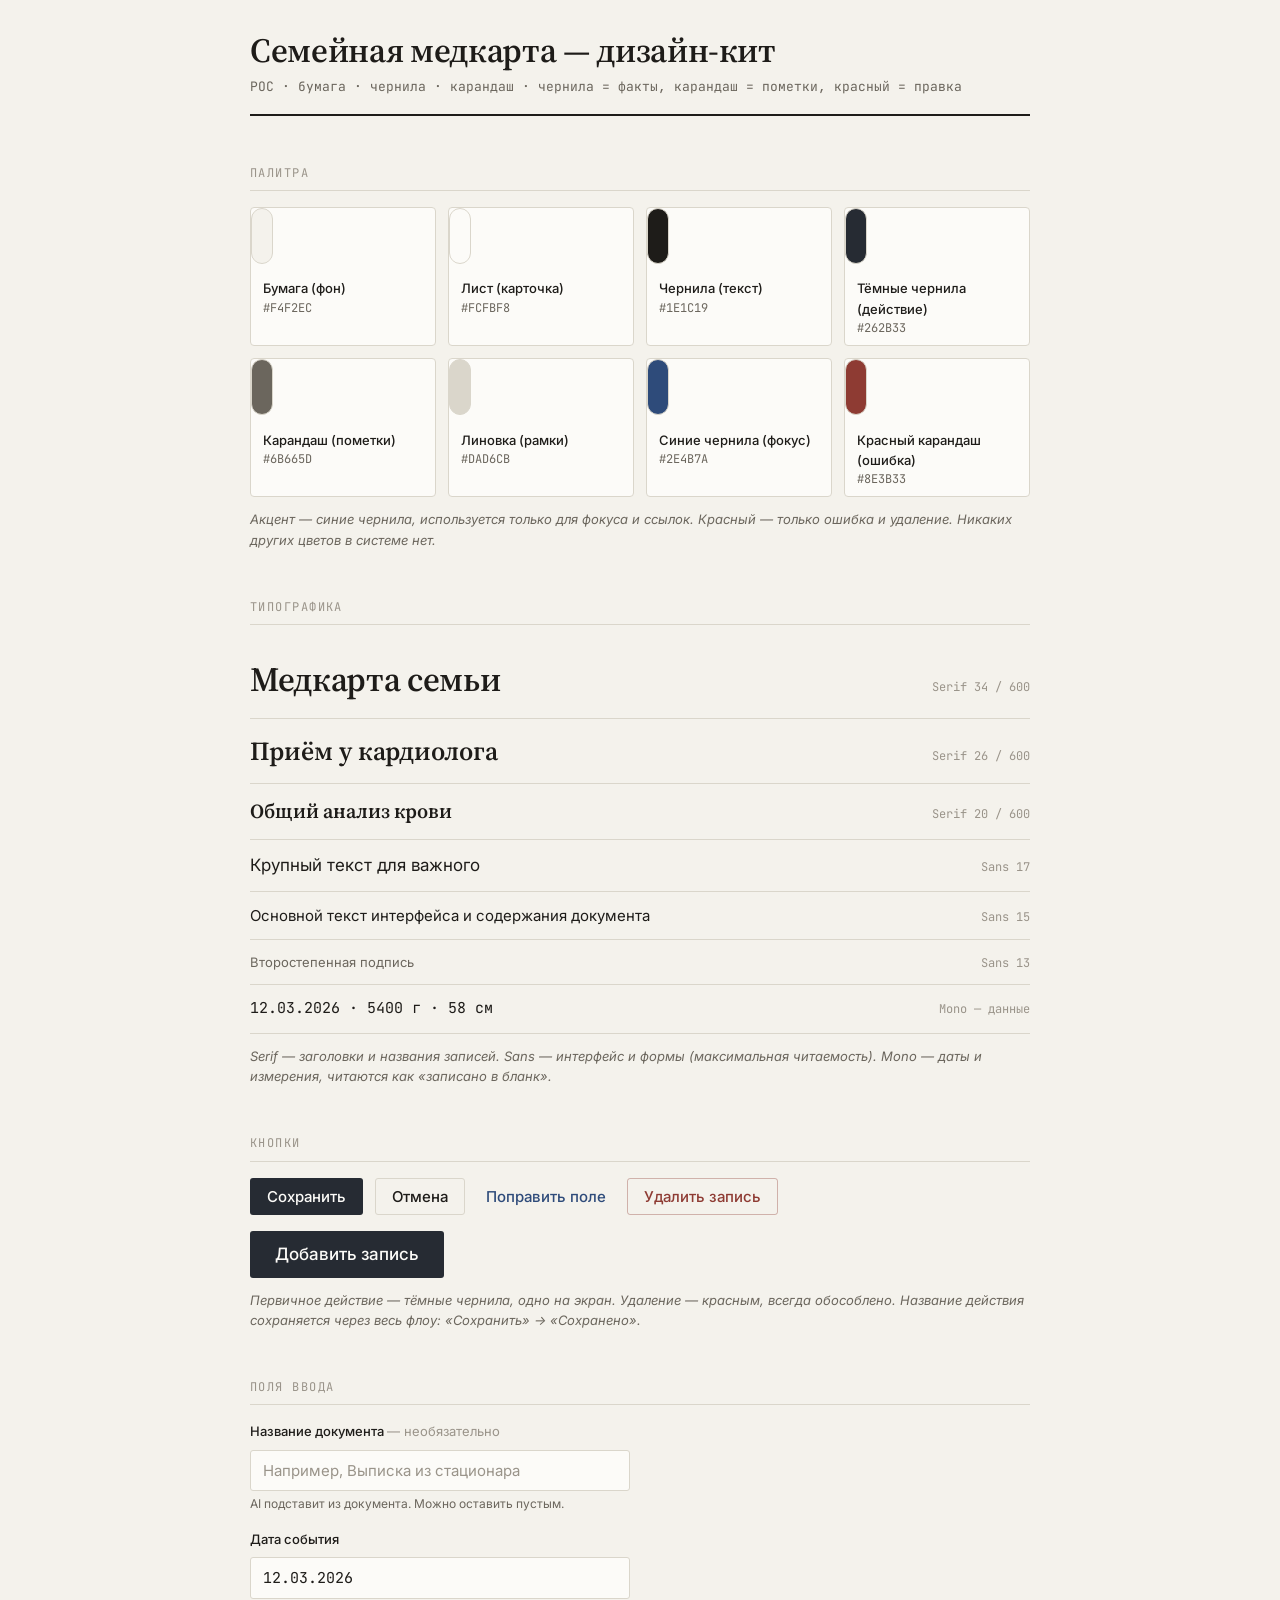
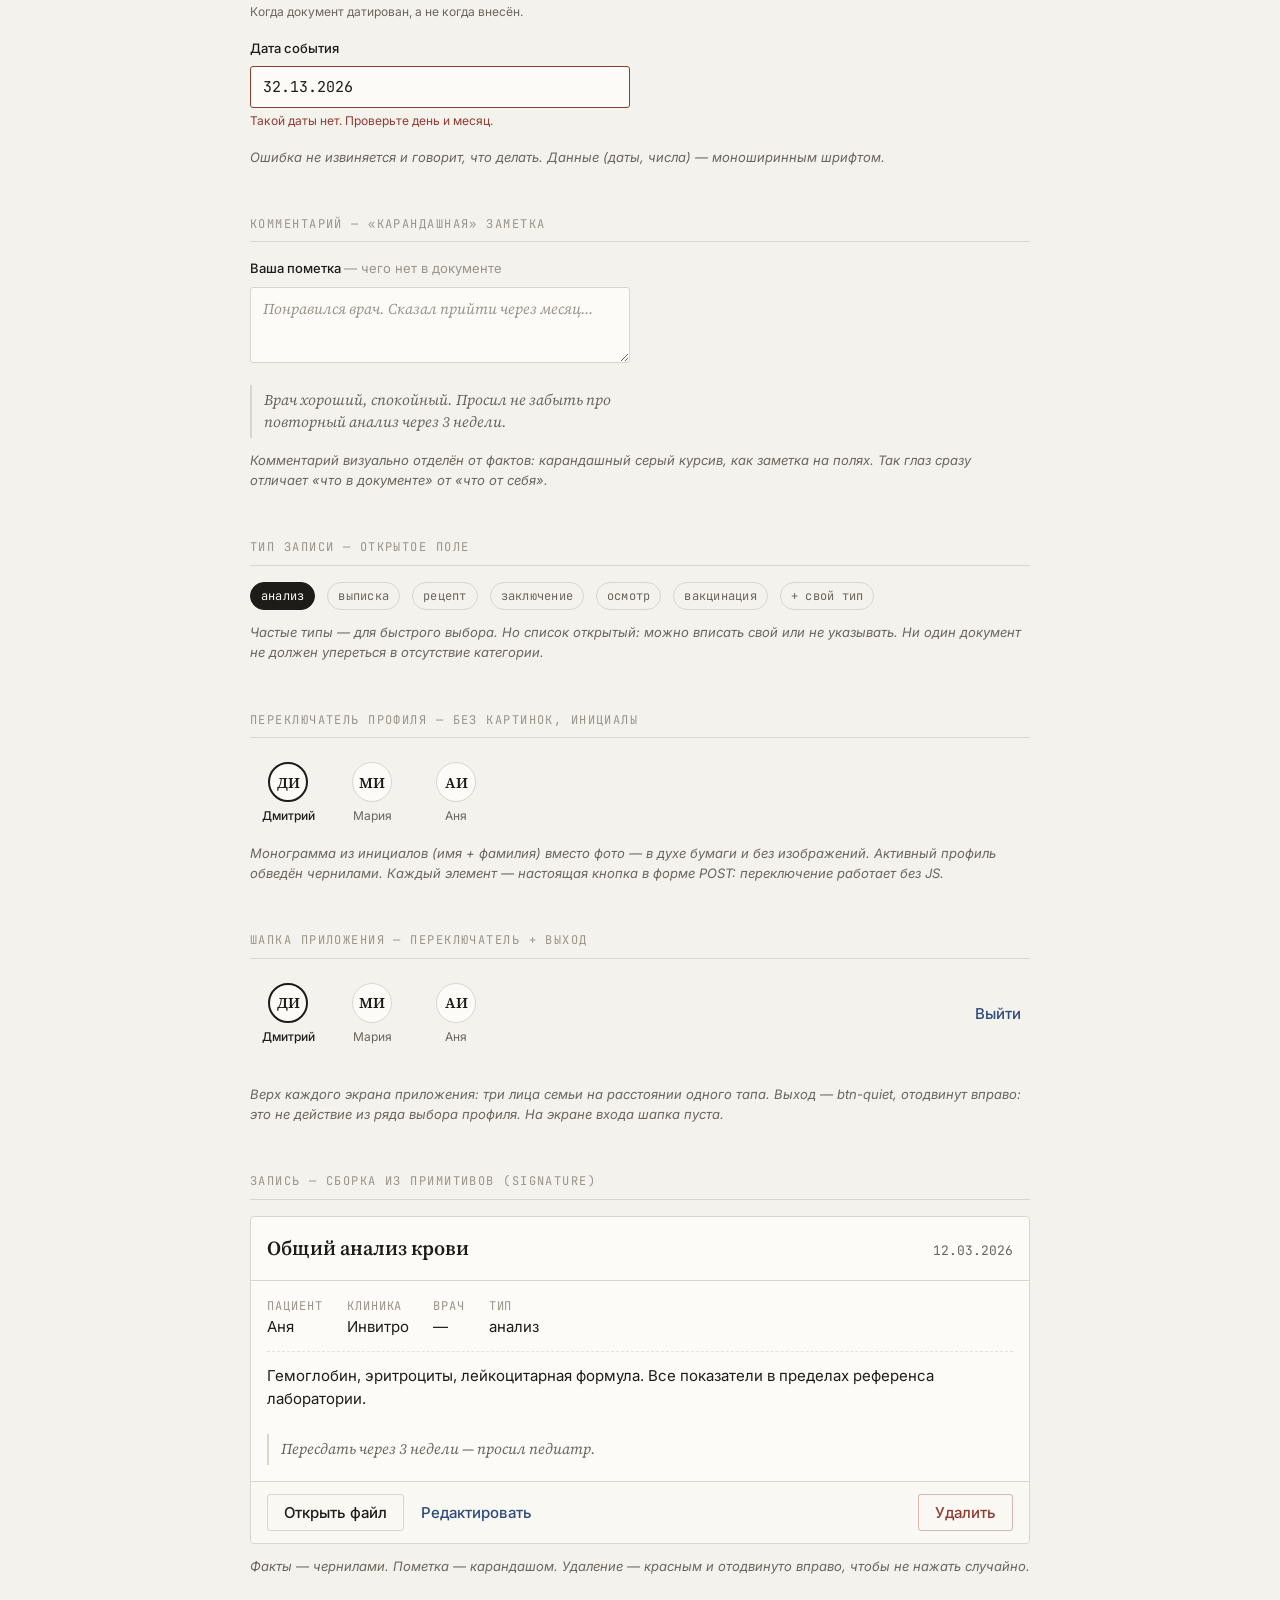
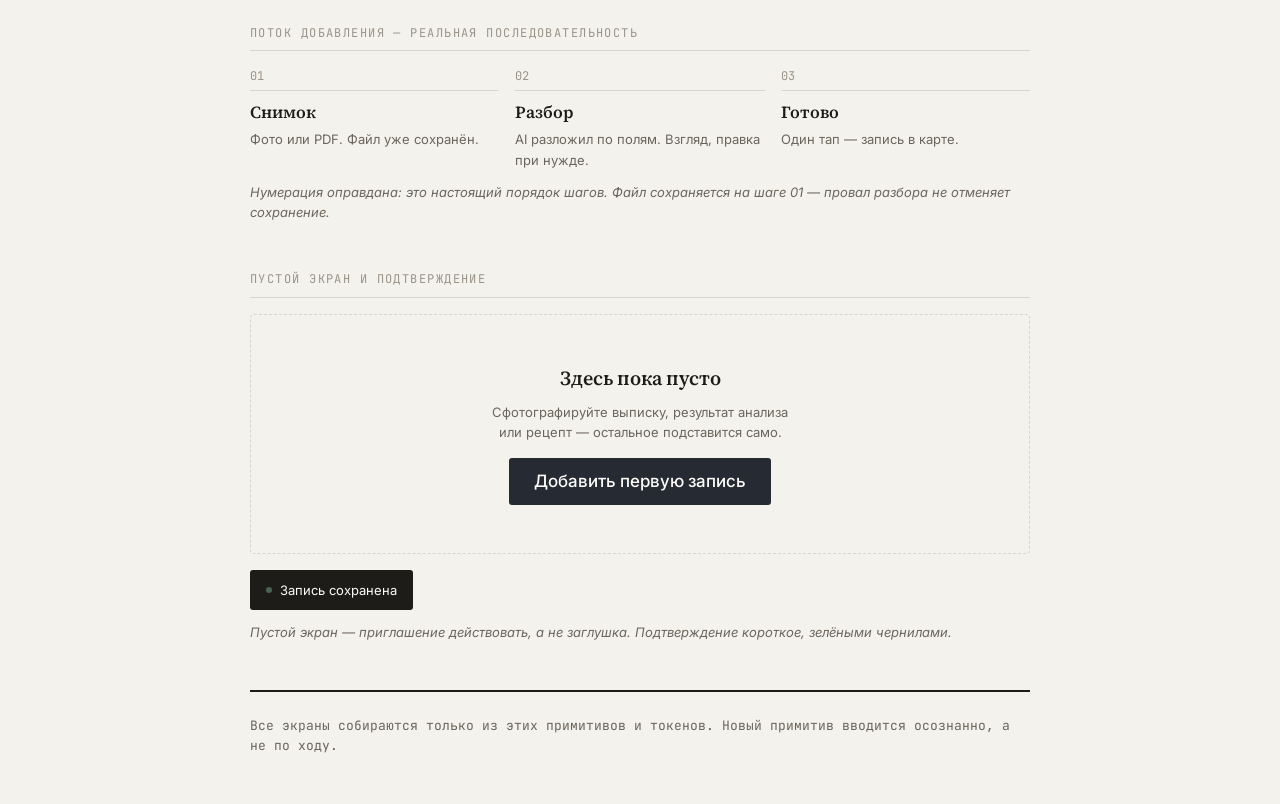
==== commit ff746cb6: "fix(design): кнопка-ссылка и ровные интервалы переключателя .btn получает inline-block + text-decora" ====
--- a/docs/design-kit.html
+++ b/docs/design-kit.html
@@ -121,6 +121,9 @@
     padding: 10px var(--s4); border-radius: var(--radius-sm);
     border: 1px solid transparent; cursor: pointer;
     line-height: 1; transition: background .12s ease, border-color .12s ease;
+    /* Кнопкой бывает и ссылка (<a class="btn">): inline-элементу паддинги
+       не раздвигают строки — без inline-block box наезжает на соседей. */
+    display: inline-block; text-decoration: none; text-align: center;
   }
   .btn:focus-visible { outline: 2px solid var(--ink-blue); outline-offset: 2px; }
   .btn-primary { background: var(--ink-strong); color: var(--sheet); }
@@ -180,10 +183,12 @@
   .switcher { display: flex; gap: var(--s2); align-items: center; }
   /* .who — настоящая <button> (переключение — обычная форма, без JS):
      сброс дефолтного вида кнопки входит в примитив. */
-  .switcher .who { display: inline-flex; flex-direction: column; align-items: center; gap: 6px; cursor: pointer; padding: var(--s2); border-radius: var(--radius); background: none; border: none; font-family: inherit; }
+  /* Ширина фиксированная: иначе колонки разной ширины (длина имени)
+     дают неравные визуальные интервалы между монограммами. */
+  .switcher .who { display: inline-flex; flex-direction: column; align-items: center; gap: 6px; cursor: pointer; padding: var(--s2); border-radius: var(--radius); background: none; border: none; font-family: inherit; width: 76px; }
   /* :not(.mono-badge): монограмма внутри кнопки — тоже span, но живёт
      своим кеглем; правило подписи не должно её ужимать. */
-  .switcher .who span:not(.mono-badge) { font-size: var(--t-caption); color: var(--pencil); }
+  .switcher .who span:not(.mono-badge) { font-size: var(--t-caption); color: var(--pencil); max-width: 100%; overflow: hidden; text-overflow: ellipsis; white-space: nowrap; }
   .switcher .who[aria-selected="true"] .mono-badge { border-color: var(--ink); border-width: 2px; }
   .switcher .who[aria-selected="true"] span:not(.mono-badge) { color: var(--ink); font-weight: 500; }
 
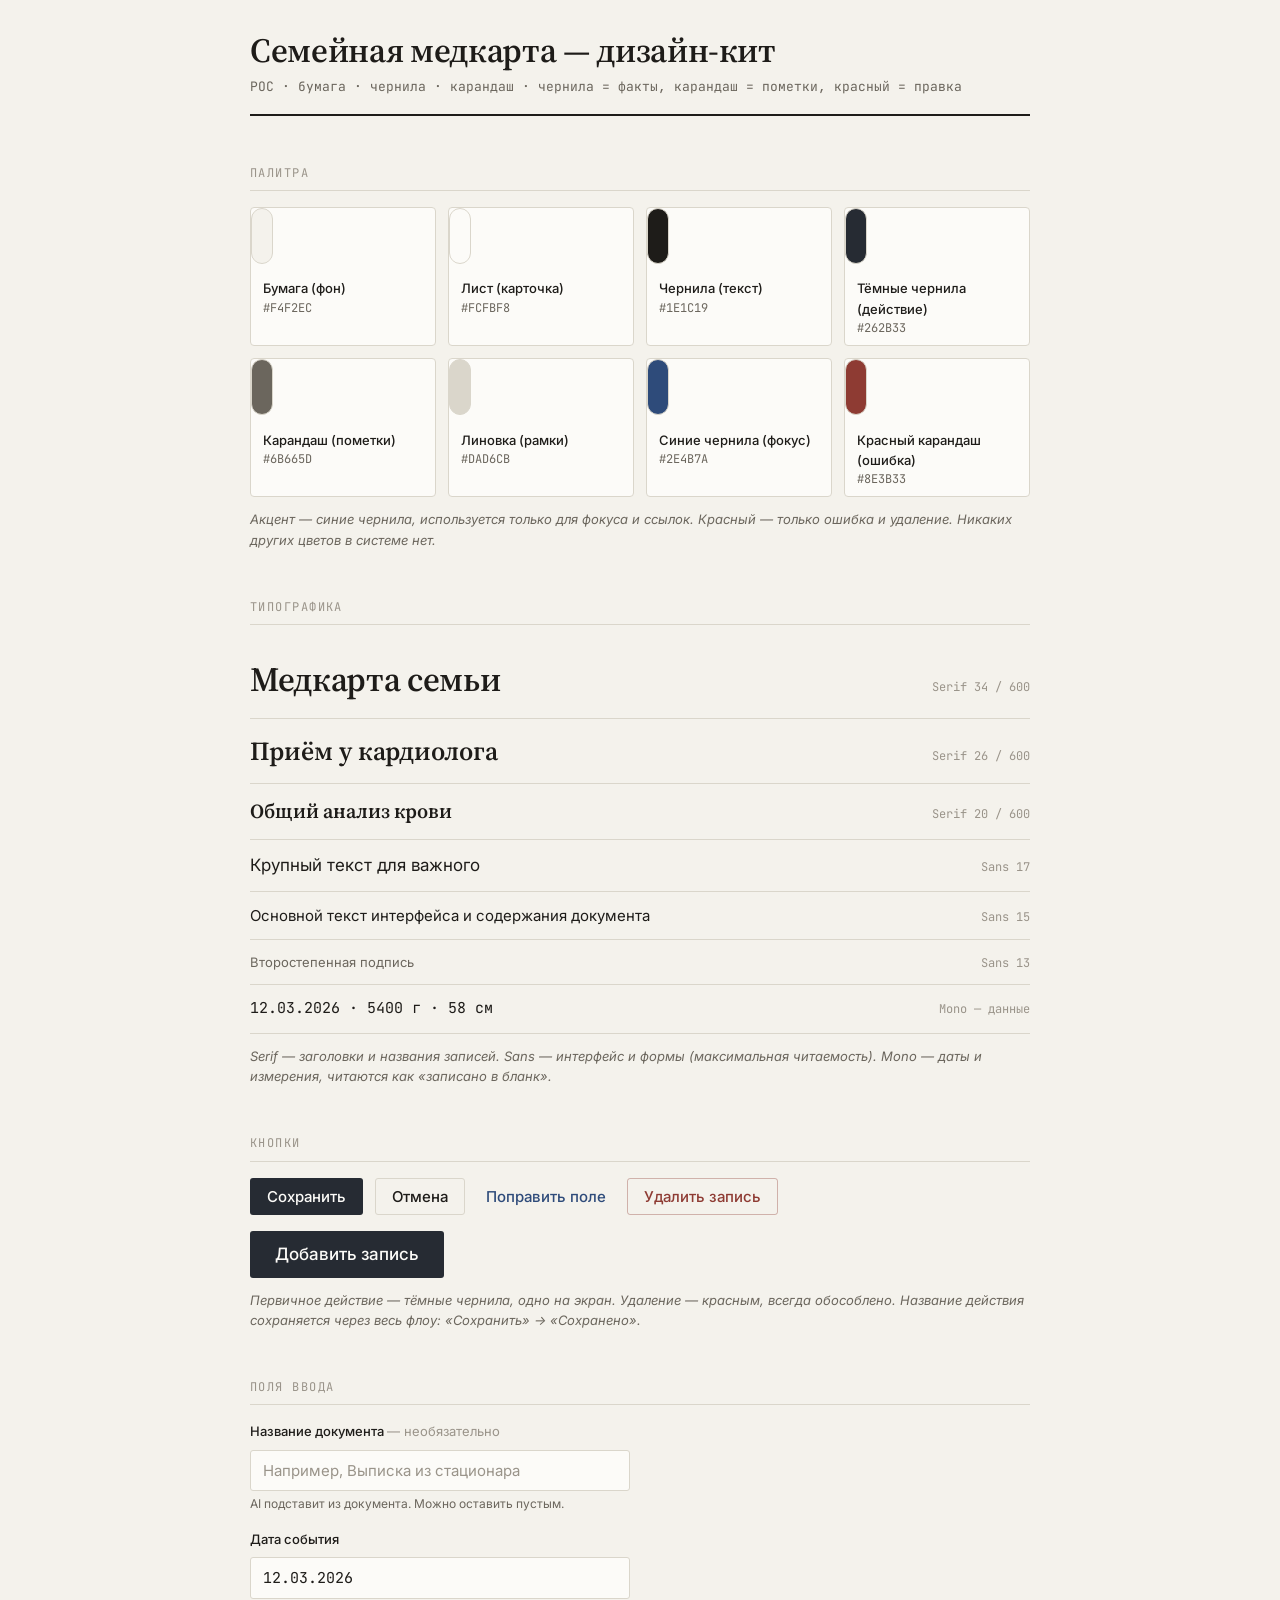
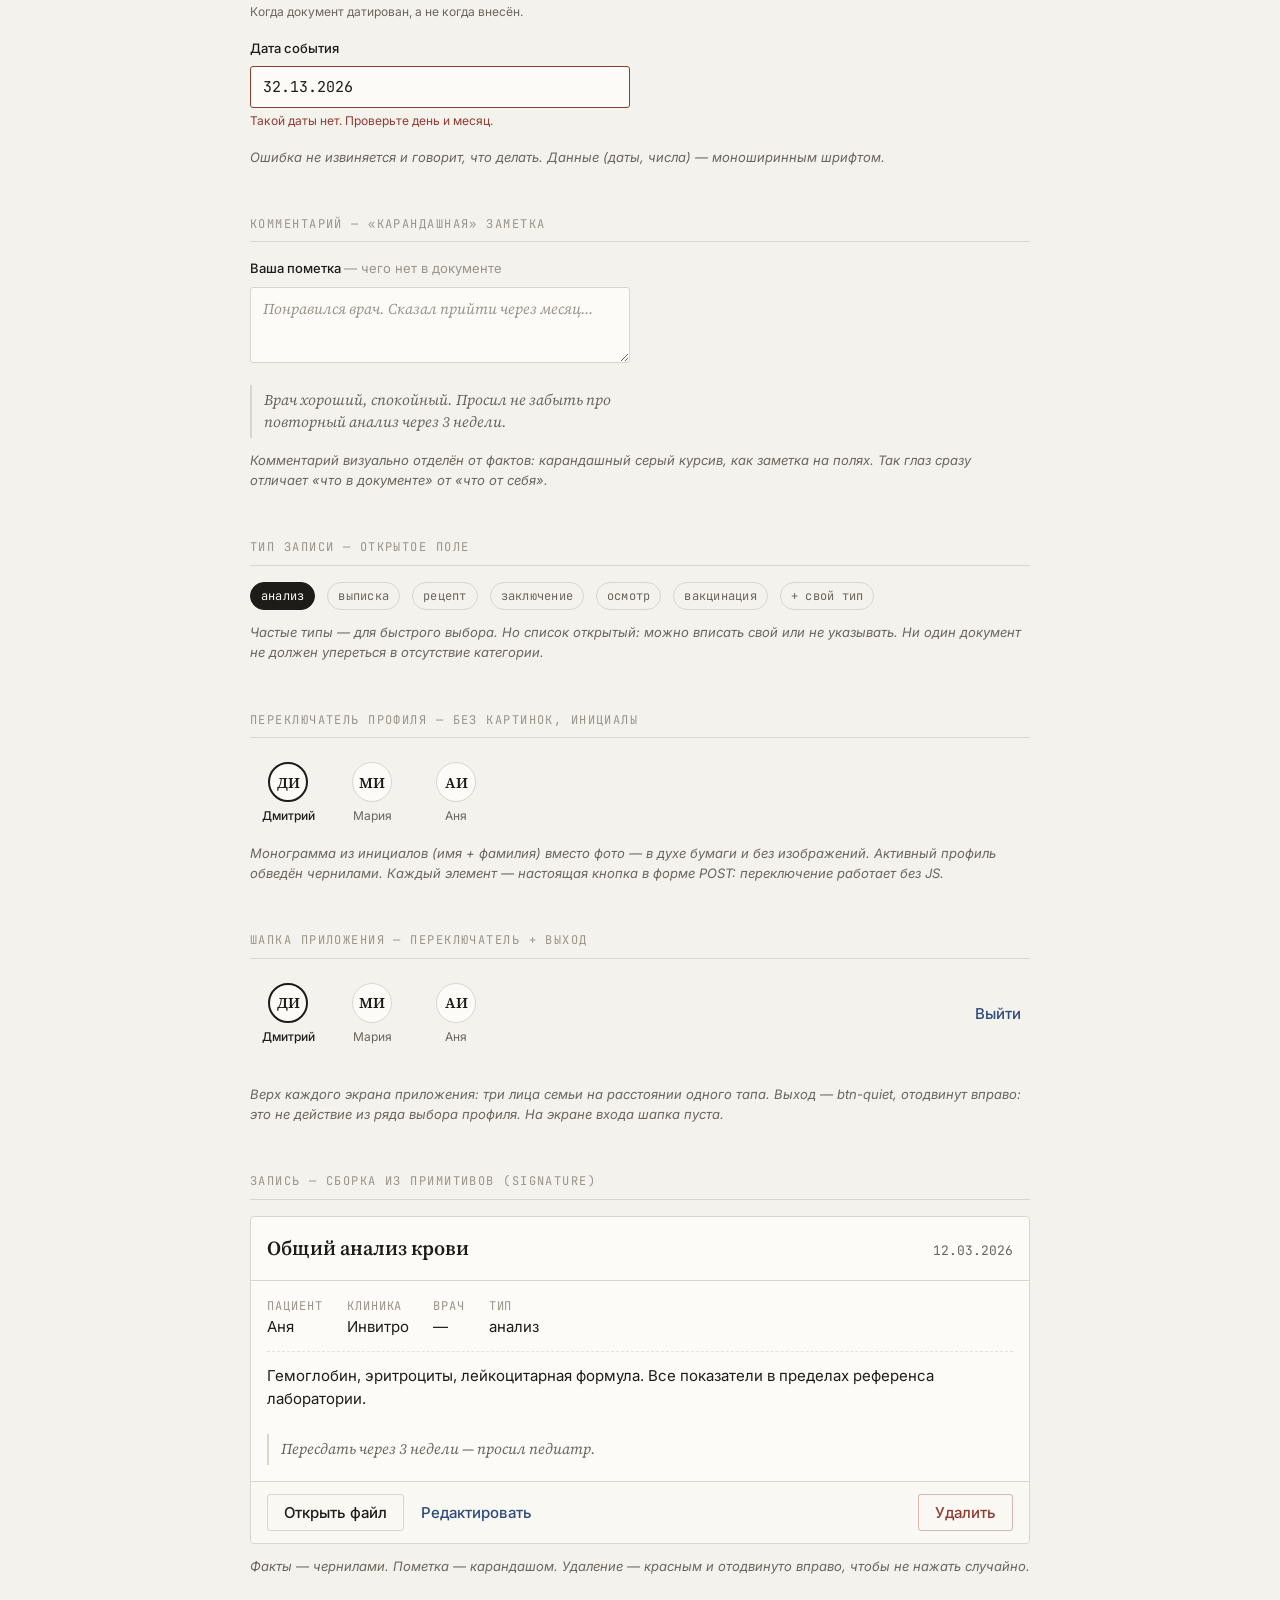
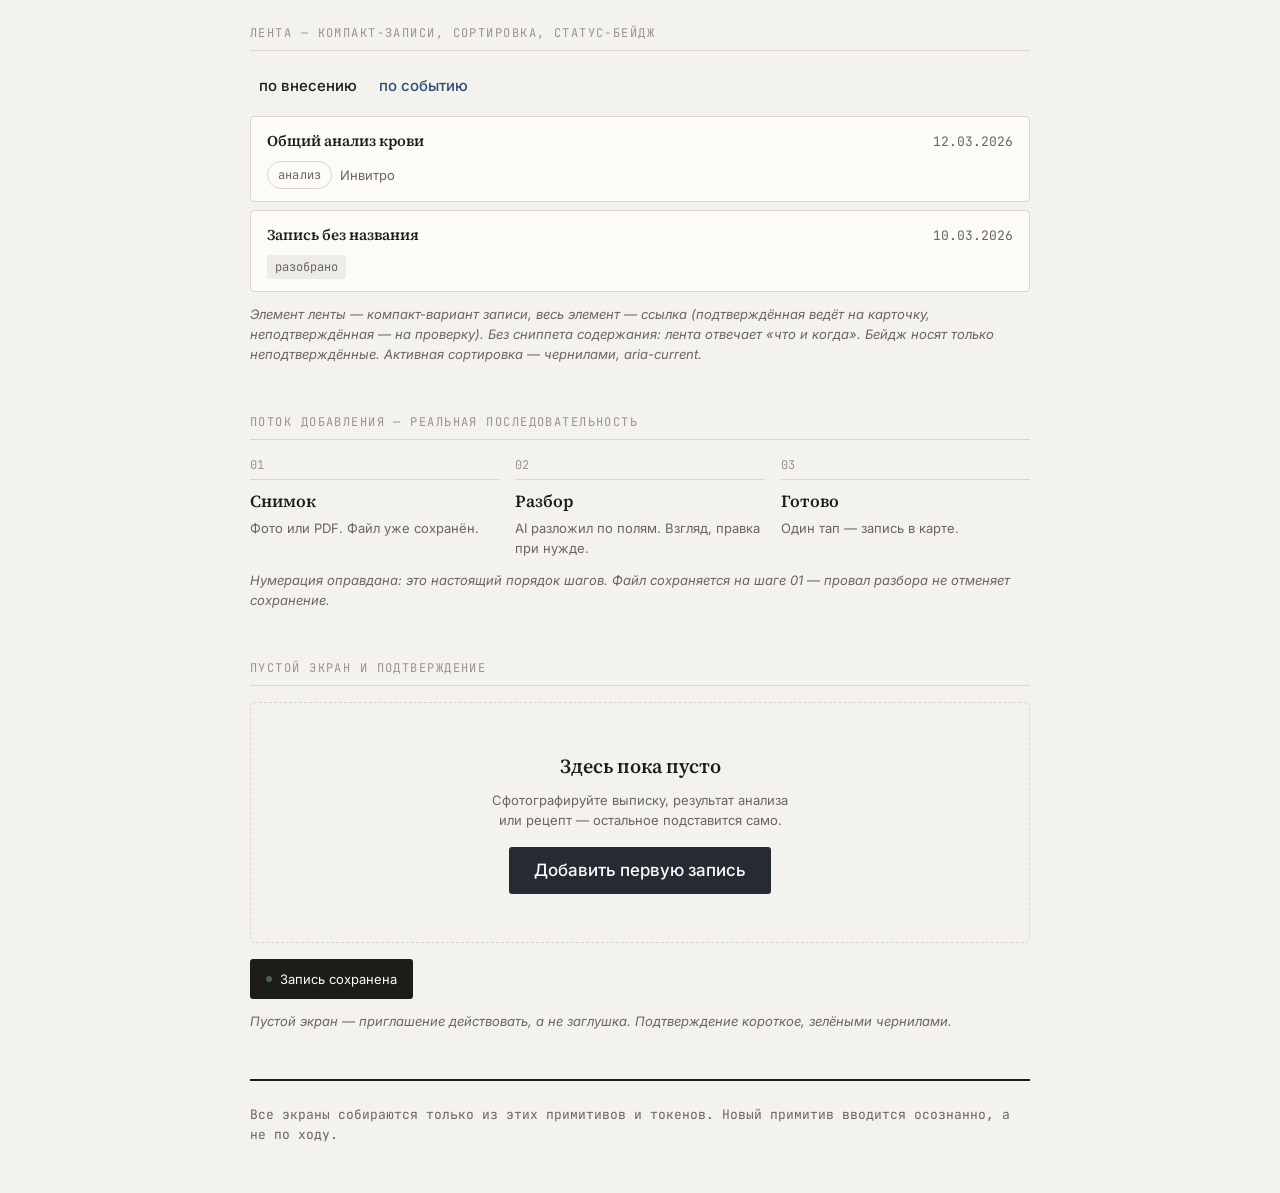
==== commit 29b353ab: "T5.1–T5.4: лента и карточка записи (этап 5) - T5.1-BE: list_by_patient с двумя сортировками (внесени" ====
--- a/docs/design-kit.html
+++ b/docs/design-kit.html
@@ -217,6 +217,34 @@
   .rec-content { color: var(--ink); font-size: var(--t-body); padding: var(--s3) 0; border-top: var(--rule-soft) 1px dashed; }
   .rec-actions { display: flex; gap: var(--s2); padding: var(--s3) var(--s4); border-top: var(--hair); background: color-mix(in srgb, var(--paper) 40%, transparent); }
 
+  /* --- Запись, компакт-вариант — элемент ленты (Э5) --- */
+  /* Вся запись — одна ссылка; сниппета содержания нет сознательно:
+     лента отвечает «что и когда», подробности — в карточке. */
+  a.record { display: block; color: inherit; text-decoration: none; }
+  a.record:hover { border-color: var(--pencil); }
+  .record.compact { padding: var(--s3) var(--s4); }
+  .record.compact .rec-head { padding: 0; border-bottom: none; margin-bottom: var(--s2); gap: var(--s3); }
+  .record.compact .rec-title { font-size: var(--t-body); }
+  /* В компакте meta — одна строка мелких пометок, не пары «ключ-значение» */
+  .record.compact .rec-meta { margin-bottom: 0; align-items: center; gap: var(--s2); font-size: var(--t-small); color: var(--pencil); }
+
+  /* --- Статус-бейдж — состояние неподтверждённой записи в списке --- */
+  /* Карандашная служебная пометка (статус — не содержание). Подтверждённой
+     записи бейдж не положен: норма не маркируется, маркируется отклонение. */
+  .status-badge {
+    display: inline-flex; align-items: center;
+    font-family: var(--mono); font-size: var(--t-caption);
+    color: var(--pencil); background: color-mix(in srgb, var(--pencil) 10%, transparent);
+    border-radius: var(--radius-sm); padding: 3px 8px;
+  }
+
+  /* --- Лента — список компакт-записей + переключатель сортировки --- */
+  .feed { list-style: none; display: grid; gap: var(--s2); padding: 0; }
+  .feed-sort { display: flex; gap: var(--s1); margin: var(--s4) 0 var(--s3); }
+  /* Активная сортировка — состояние, не переход: чернила, без подчёркивания */
+  .btn-quiet[aria-current="true"] { color: var(--ink); font-weight: 500; }
+  .btn-quiet[aria-current="true"]:hover { text-decoration: none; }
+
   /* --- Пустой экран — приглашение к действию --- */
   .empty { text-align: center; padding: var(--s7) var(--s4); border: 1px dashed var(--rule); border-radius: var(--radius); }
   .empty h3 { font-family: var(--serif); font-weight: 600; font-size: var(--t-h3); margin-bottom: var(--s2); }
@@ -394,6 +422,41 @@
     <p class="note">Факты — чернилами. Пометка — карандашом. Удаление — красным и отодвинуто вправо, чтобы не нажать случайно.</p>
   </section>
 
+  <!-- ЛЕНТА (КОМПОЗИЦИЯ ИЗ КОМПАКТ-ЗАПИСЕЙ) -->
+  <section>
+    <div class="sec-label">Лента — компакт-записи, сортировка, статус-бейдж</div>
+    <nav class="feed-sort">
+      <a class="btn btn-quiet" href="#" aria-current="true">по внесению</a>
+      <a class="btn btn-quiet" href="#">по событию</a>
+    </nav>
+    <ul class="feed">
+      <li>
+        <a class="record compact" href="#">
+          <div class="rec-head">
+            <span class="rec-title">Общий анализ крови</span>
+            <span class="rec-date">12.03.2026</span>
+          </div>
+          <div class="rec-meta">
+            <span class="chip">анализ</span>
+            <span>Инвитро</span>
+          </div>
+        </a>
+      </li>
+      <li>
+        <a class="record compact" href="#">
+          <div class="rec-head">
+            <span class="rec-title">Запись без названия</span>
+            <span class="rec-date">10.03.2026</span>
+          </div>
+          <div class="rec-meta">
+            <span class="status-badge">разобрано</span>
+          </div>
+        </a>
+      </li>
+    </ul>
+    <p class="note">Элемент ленты — компакт-вариант записи, весь элемент — ссылка (подтверждённая ведёт на карточку, неподтверждённая — на проверку). Без сниппета содержания: лента отвечает «что и когда». Бейдж носят только неподтверждённые. Активная сортировка — чернилами, aria-current.</p>
+  </section>
+
   <!-- ПОТОК ВВОДА -->
   <section>
     <div class="sec-label">Поток добавления — реальная последовательность</div>
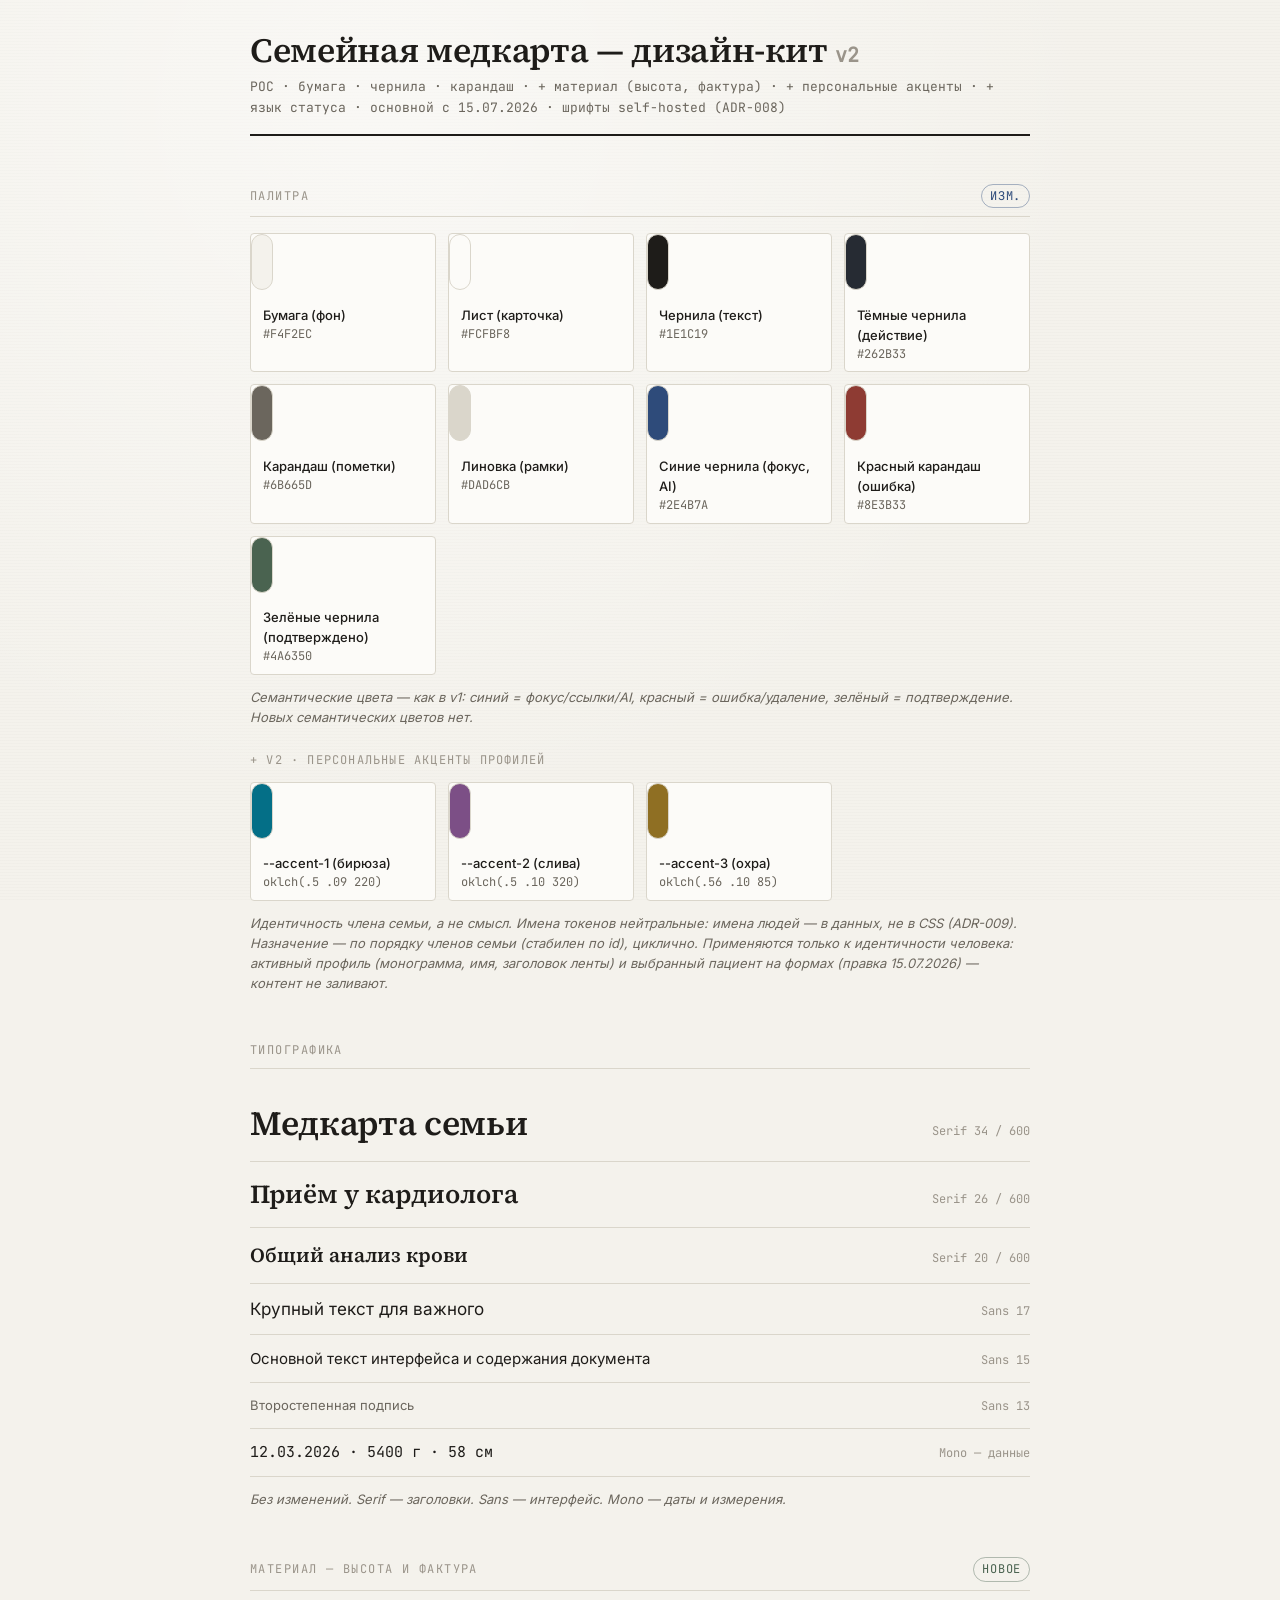
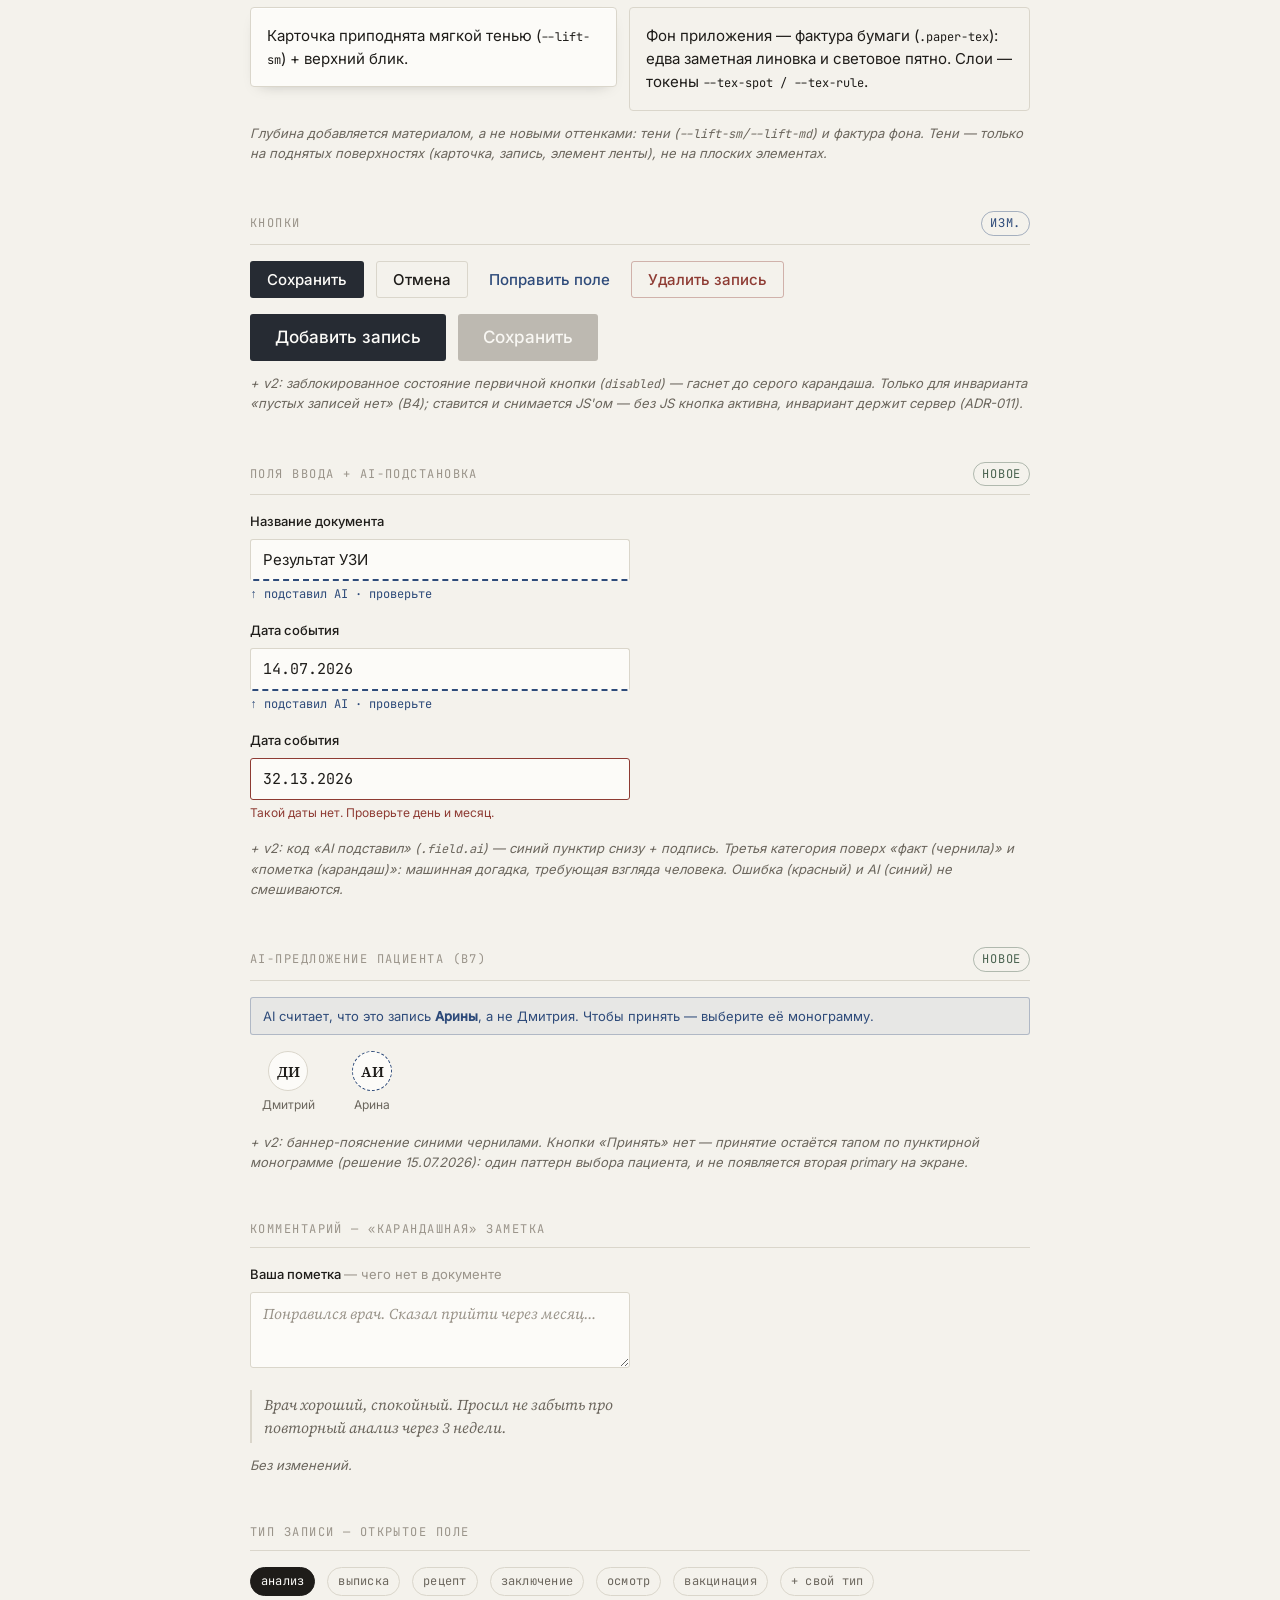
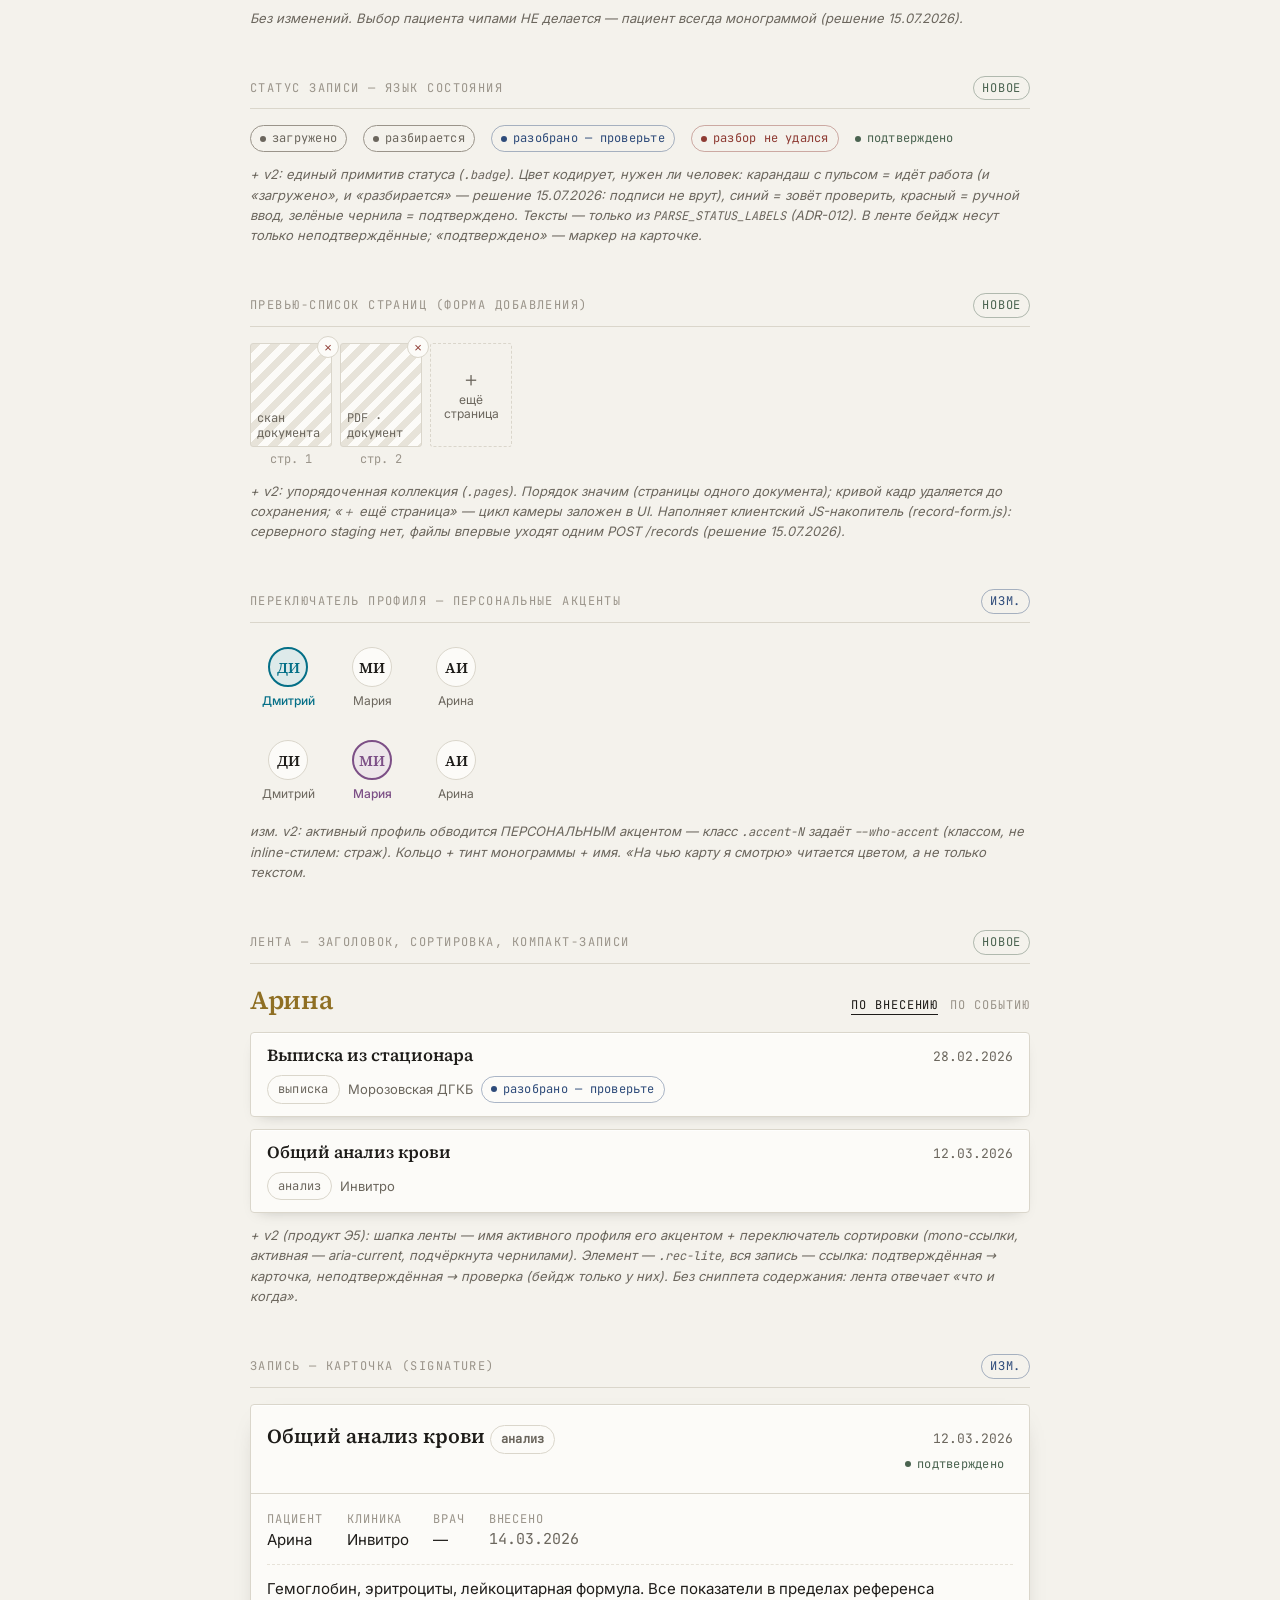
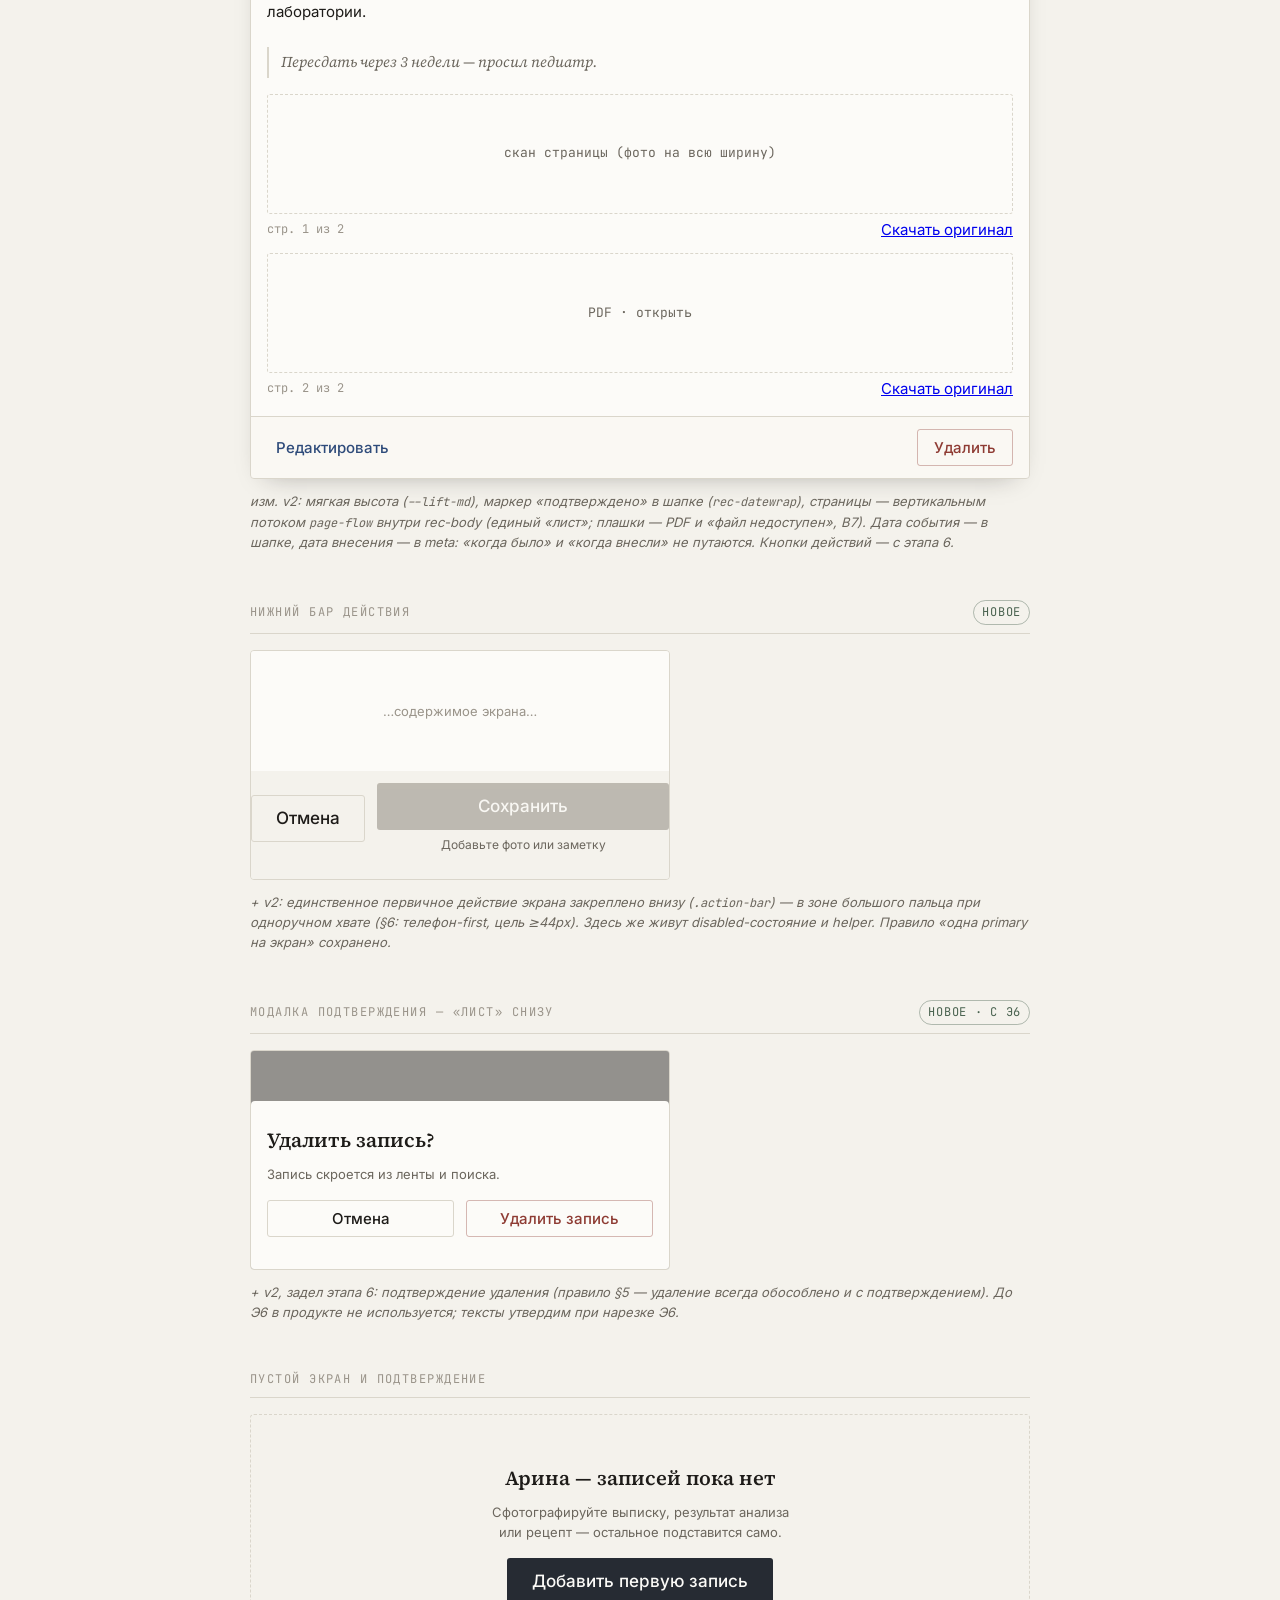
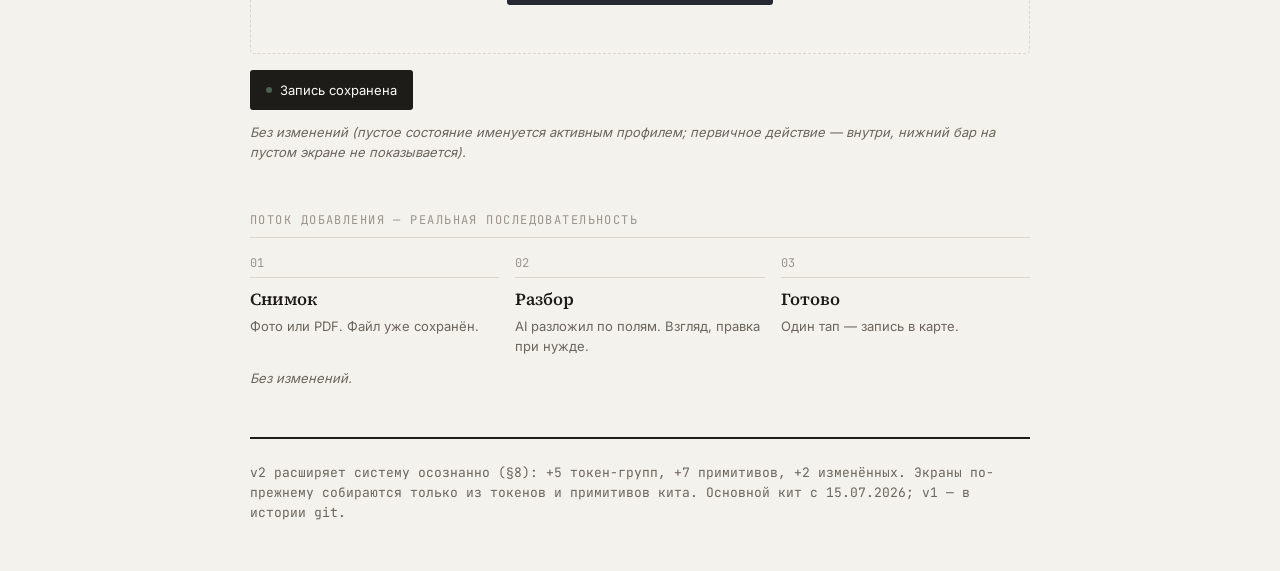
==== commit 2d31e620: "T5.5.1–T5.5.7: переезд на дизайн-кит v2 (этап 5.5) - Кит v2 — основной design-kit.html: self-hosted " ====
--- a/docs/design-kit.html
+++ b/docs/design-kit.html
@@ -3,14 +3,26 @@
 <head>
 <meta charset="UTF-8">
 <meta name="viewport" content="width=device-width, initial-scale=1.0">
-<title>Дизайн-кит — Семейная медкарта</title>
-<link rel="preconnect" href="https://fonts.googleapis.com">
-<link rel="preconnect" href="https://fonts.gstatic.com" crossorigin>
-<link href="https://fonts.googleapis.com/css2?family=Source+Serif+4:opsz,wght@8..60,400;8..60,500;8..60,600;8..60,700&family=Inter:wght@400;500;600&family=JetBrains+Mono:wght@400;500&display=swap" rel="stylesheet">
+<title>Дизайн-кит v2 — Семейная медкарта</title>
 <style>
   /* ============================================================
-     ТОКЕНЫ — единственный источник истины.
-     Агент использует только их. Сырых значений в экранах нет.
+     Шрифты — self-hosted (ADR-008): кит открывается без сети,
+     как и продукт. Пути — относительно docs/ до статики продукта.
+     ============================================================ */
+  @font-face { font-family: "Inter"; font-style: normal; font-weight: 400; font-display: swap; src: url("../app/static/fonts/inter-latin-400-normal.woff2") format("woff2"); unicode-range: U+0000-00FF, U+0131, U+0152-0153, U+02BB-02BC, U+02C6, U+02DA, U+02DC, U+2000-206F, U+20AC, U+2122, U+2212; }
+  @font-face { font-family: "Inter"; font-style: normal; font-weight: 400; font-display: swap; src: url("../app/static/fonts/inter-cyrillic-400-normal.woff2") format("woff2"); unicode-range: U+0301, U+0400-045F, U+0490-0491, U+04B0-04B1, U+2116; }
+  @font-face { font-family: "Inter"; font-style: normal; font-weight: 500; font-display: swap; src: url("../app/static/fonts/inter-latin-500-normal.woff2") format("woff2"); unicode-range: U+0000-00FF, U+0131, U+0152-0153, U+02BB-02BC, U+02C6, U+02DA, U+02DC, U+2000-206F, U+20AC, U+2122, U+2212; }
+  @font-face { font-family: "Inter"; font-style: normal; font-weight: 500; font-display: swap; src: url("../app/static/fonts/inter-cyrillic-500-normal.woff2") format("woff2"); unicode-range: U+0301, U+0400-045F, U+0490-0491, U+04B0-04B1, U+2116; }
+  @font-face { font-family: "Source Serif 4"; font-style: normal; font-weight: 600; font-display: swap; src: url("../app/static/fonts/source-serif-4-latin-600-normal.woff2") format("woff2"); unicode-range: U+0000-00FF, U+0131, U+0152-0153, U+02BB-02BC, U+02C6, U+02DA, U+02DC, U+2000-206F, U+20AC, U+2122, U+2212; }
+  @font-face { font-family: "Source Serif 4"; font-style: normal; font-weight: 600; font-display: swap; src: url("../app/static/fonts/source-serif-4-cyrillic-600-normal.woff2") format("woff2"); unicode-range: U+0301, U+0400-045F, U+0490-0491, U+04B0-04B1, U+2116; }
+  @font-face { font-family: "Source Serif 4"; font-style: italic; font-weight: 400; font-display: swap; src: url("../app/static/fonts/source-serif-4-latin-400-italic.woff2") format("woff2"); unicode-range: U+0000-00FF, U+0131, U+0152-0153, U+02BB-02BC, U+02C6, U+02DA, U+02DC, U+2000-206F, U+20AC, U+2122, U+2212; }
+  @font-face { font-family: "Source Serif 4"; font-style: italic; font-weight: 400; font-display: swap; src: url("../app/static/fonts/source-serif-4-cyrillic-400-italic.woff2") format("woff2"); unicode-range: U+0301, U+0400-045F, U+0490-0491, U+04B0-04B1, U+2116; }
+  @font-face { font-family: "JetBrains Mono"; font-style: normal; font-weight: 400; font-display: swap; src: url("../app/static/fonts/jetbrains-mono-latin-400-normal.woff2") format("woff2"); unicode-range: U+0000-00FF, U+0131, U+0152-0153, U+02BB-02BC, U+02C6, U+02DA, U+02DC, U+2000-206F, U+20AC, U+2122, U+2212; }
+  @font-face { font-family: "JetBrains Mono"; font-style: normal; font-weight: 400; font-display: swap; src: url("../app/static/fonts/jetbrains-mono-cyrillic-400-normal.woff2") format("woff2"); unicode-range: U+0301, U+0400-045F, U+0490-0491, U+04B0-04B1, U+2116; }
+
+  /* ============================================================
+     ТОКЕНЫ — единственный источник истины. v2 (основной с 15.07.2026).
+     Изменения v2 помечены [+ v2] / [изм. v2].
      ============================================================ */
   :root {
     /* Цвет: бумага / чернила / карандаш */
@@ -23,9 +35,18 @@
     --pencil-soft: #9A948A;  /* бледный карандаш — подписи, плейсхолдеры */
     --rule:        #DAD6CB;  /* линовка — тонкие разделители, рамки */
     --rule-soft:   #E7E3D9;  /* очень бледная линовка */
-    --ink-blue:    #2E4B7A;  /* синие чернила — ссылки, фокус */
+    --ink-blue:    #2E4B7A;  /* синие чернила — фокус, ссылки, «AI подставил» [расш. v2] */
     --red-pen:     #8E3B33;  /* красный карандаш — ошибка, удаление */
-    --green-ink:   #4A6350;  /* зелёные чернила — подтверждение */
+    --green-ink:   #4A6350;  /* зелёные чернила — подтверждение [активнее в v2] */
+
+    /* [+ v2] Персональные акценты профилей — идентичность члена семьи.
+       Имена нейтральные (--accent-1/2/3): имена людей живут в данных
+       (.env.seed, ADR-009), не в токенах. Мэппинг — по порядку членов
+       семьи (стабилен по id), циклично. Общая светлота/насыщенность,
+       тон намеренно уведён от семантических blue/green/red. */
+    --accent-1: oklch(0.5 0.09 220);   /* бирюзовые чернила */
+    --accent-2: oklch(0.5 0.10 320);   /* сливовые чернила */
+    --accent-3: oklch(0.56 0.10 85);   /* охряные чернила */
 
     /* Типографика */
     --serif: "Source Serif 4", Georgia, serif;      /* заголовки, названия записей */
@@ -49,6 +70,16 @@
     --radius:   4px;   /* карточки, поля — крепкие углы, как у бланка */
     --radius-sm: 3px;
     --hair: 1px solid var(--rule);
+
+    /* [+ v2] Высота материала — глубина без новых оттенков.
+       Верхний внутренний блик (лист ловит свет) + мягкая тень. */
+    --lift-sm: 0 1px 0 rgba(255,255,255,.7) inset, 0 6px 14px -10px rgba(30,28,25,.35);
+    --lift-md: 0 1px 0 rgba(255,255,255,.7) inset, 0 10px 26px -16px rgba(30,28,25,.4);
+
+    /* [+ v2] Фактура бумаги — слои фона приложения. Значения-токены:
+       классы экранов собираются только из var(--...) (DESIGN.md §2). */
+    --tex-spot: radial-gradient(circle at 30% 12%, rgba(255,255,255,.5), transparent 60%);
+    --tex-rule: repeating-linear-gradient(0deg, rgba(30,28,25,.014) 0 1px, transparent 1px 3px);
   }
 
   * { box-sizing: border-box; margin: 0; padding: 0; }
@@ -65,31 +96,34 @@
 
   .wrap { max-width: 780px; margin: 0 auto; }
 
+  /* [+ v2] Фактура бумаги — наносится на фон приложения (не на карточки).
+     Едва заметная линовка + световое пятно; глубина, не текстура «в лоб». */
+  .paper-tex {
+    background-color: var(--paper);
+    background-image: var(--tex-spot), var(--tex-rule);
+    background-attachment: fixed;
+  }
+
+  /* [+ v2] Классы персональных акцентов: задают --who-accent потомкам.
+     Продукт вешает их классом (inline-стили в шаблонах запрещены стражем). */
+  .accent-1 { --who-accent: var(--accent-1); }
+  .accent-2 { --who-accent: var(--accent-2); }
+  .accent-3 { --who-accent: var(--accent-3); }
+
   /* ---------- Строительная документация кита ---------- */
   .kit-head { margin-bottom: var(--s7); border-bottom: 2px solid var(--ink); padding-bottom: var(--s4); }
-  .kit-head h1 {
-    font-family: var(--serif); font-weight: 600; font-size: var(--t-h1);
-    letter-spacing: -0.01em; line-height: 1.1;
-  }
-  .kit-head p {
-    color: var(--pencil); font-size: var(--t-small); margin-top: var(--s2);
-    font-family: var(--mono);
-  }
+  .kit-head h1 { font-family: var(--serif); font-weight: 600; font-size: var(--t-h1); letter-spacing: -0.01em; line-height: 1.1; }
+  .kit-head p { color: var(--pencil); font-size: var(--t-small); margin-top: var(--s2); font-family: var(--mono); }
 
   section { margin-bottom: var(--s7); }
-  .sec-label {
-    font-family: var(--mono); font-size: var(--t-caption);
-    text-transform: uppercase; letter-spacing: 0.12em;
-    color: var(--pencil-soft);
-    padding-bottom: var(--s2); margin-bottom: var(--s4);
-    border-bottom: var(--hair);
-  }
+  .sec-label { font-family: var(--mono); font-size: var(--t-caption); text-transform: uppercase; letter-spacing: 0.12em; color: var(--pencil-soft); padding-bottom: var(--s2); margin-bottom: var(--s4); border-bottom: var(--hair); display:flex; justify-content:space-between; align-items:center; gap:var(--s3); }
+  .tag { font-family: var(--mono); font-size: var(--t-caption); letter-spacing: 0.06em; padding: 2px 8px; border-radius: 999px; white-space:nowrap; }
+  .tag.new { color: var(--green-ink); border: 1px solid color-mix(in srgb, var(--green-ink) 40%, transparent); }
+  .tag.chg { color: var(--ink-blue); border: 1px solid color-mix(in srgb, var(--ink-blue) 40%, transparent); }
   .note { color: var(--pencil); font-size: var(--t-small); margin-top: var(--s3); font-style: italic; }
   .row { display: flex; flex-wrap: wrap; gap: var(--s3); align-items: flex-start; }
 
-  /* ============================================================
-     ПАЛИТРА
-     ============================================================ */
+  /* ============================================================ ПАЛИТРА ============================================================ */
   .swatches { display: grid; grid-template-columns: repeat(auto-fill, minmax(150px, 1fr)); gap: var(--s3); }
   .swatch { border: var(--hair); border-radius: var(--radius); overflow: hidden; background: var(--sheet); }
   .swatch .chip { height: 56px; }
@@ -97,9 +131,7 @@
   .swatch .name { font-size: var(--t-small); font-weight: 500; }
   .swatch .hex { font-family: var(--mono); font-size: var(--t-caption); color: var(--pencil); }
 
-  /* ============================================================
-     ТИПОГРАФИКА
-     ============================================================ */
+  /* ============================================================ ТИПОГРАФИКА ============================================================ */
   .type-row { padding: var(--s3) 0; border-bottom: var(--hair); display: flex; justify-content: space-between; align-items: baseline; gap: var(--s4); }
   .type-row:last-child { border-bottom: none; }
   .type-tag { font-family: var(--mono); font-size: var(--t-caption); color: var(--pencil-soft); white-space: nowrap; }
@@ -111,23 +143,17 @@
   .d-small { font-size: var(--t-small); color: var(--pencil); }
   .d-data { font-family: var(--mono); font-size: var(--t-body); }
 
-  /* ============================================================
-     ПРИМИТИВЫ
-     ============================================================ */
+  /* ============================================================ ПРИМИТИВЫ ============================================================ */
 
   /* --- Кнопки --- */
-  .btn {
-    font-family: var(--sans); font-size: var(--t-body); font-weight: 500;
-    padding: 10px var(--s4); border-radius: var(--radius-sm);
-    border: 1px solid transparent; cursor: pointer;
-    line-height: 1; transition: background .12s ease, border-color .12s ease;
-    /* Кнопкой бывает и ссылка (<a class="btn">): inline-элементу паддинги
-       не раздвигают строки — без inline-block box наезжает на соседей. */
-    display: inline-block; text-decoration: none; text-align: center;
-  }
+  .btn { font-family: var(--sans); font-size: var(--t-body); font-weight: 500; padding: 10px var(--s4); border-radius: var(--radius-sm); border: 1px solid transparent; cursor: pointer; line-height: 1; transition: background .12s ease, border-color .12s ease; display: inline-block; text-decoration: none; text-align: center; }
   .btn:focus-visible { outline: 2px solid var(--ink-blue); outline-offset: 2px; }
   .btn-primary { background: var(--ink-strong); color: var(--sheet); }
   .btn-primary:hover { background: var(--ink-strong-hover); }
+  /* [+ v2] Заблокированное первичное действие — только зеркало инварианта
+     «пустых записей нет» (B4). Ставится и снимается JS'ом: без JS кнопка
+     активна, инвариант держит сервер (ADR-011, деградация). */
+  .btn-primary:disabled, .btn-primary[disabled] { background: var(--pencil-soft); opacity: .6; cursor: not-allowed; }
   .btn-secondary { background: transparent; color: var(--ink); border-color: var(--rule); }
   .btn-secondary:hover { border-color: var(--pencil); }
   .btn-quiet { background: transparent; color: var(--ink-blue); padding-left: var(--s2); padding-right: var(--s2); }
@@ -136,78 +162,86 @@
   .btn-danger:hover { background: color-mix(in srgb, var(--red-pen) 8%, transparent); }
   .btn-lg { font-size: var(--t-lead); padding: 14px var(--s5); }
 
-  /* --- Поле (label + control + helper/error) --- */
+  /* --- Поле --- */
   .field { margin-bottom: var(--s4); max-width: 380px; }
   .field label { display: block; font-size: var(--t-small); font-weight: 500; margin-bottom: var(--s2); }
   .field .opt { color: var(--pencil-soft); font-weight: 400; }
-  .control {
-    width: 100%; font-family: var(--sans); font-size: var(--t-body); color: var(--ink);
-    background: var(--sheet); border: 1px solid var(--rule); border-radius: var(--radius-sm);
-    padding: 10px var(--s3);
-  }
+  .control { width: 100%; font-family: var(--sans); font-size: var(--t-body); color: var(--ink); background: var(--sheet); border: 1px solid var(--rule); border-radius: var(--radius-sm); padding: 10px var(--s3); }
   .control::placeholder { color: var(--pencil-soft); }
   .control:focus { outline: none; border-color: var(--ink-blue); box-shadow: 0 0 0 2px color-mix(in srgb, var(--ink-blue) 18%, transparent); }
   .helper { font-size: var(--t-caption); color: var(--pencil); margin-top: var(--s1); }
   .field.error .control { border-color: var(--red-pen); }
   .field.error .helper { color: var(--red-pen); }
-
-  /* Данные вводятся моноширинным — «записано в бланк» */
   .control.data { font-family: var(--mono); }
 
-  /* --- Карандашная заметка (комментарий-аннотация) --- */
-  .pencil-note {
-    font-family: var(--serif); font-style: italic; color: var(--pencil);
-    border-left: 2px solid var(--rule); padding: var(--s1) 0 var(--s1) var(--s3);
-    font-size: var(--t-body); line-height: 1.5;
-  }
+  /* [+ v2] AI-подстановка — третья категория поверх «факт/пометка»:
+     машинная догадка, которую надо подтвердить. Синий пунктир снизу + подпись. */
+  .field.ai .control { border-bottom: 2px dashed var(--ink-blue); }
+  .ai-hint { font-family: var(--mono); font-size: var(--t-caption); color: var(--ink-blue); margin-top: var(--s1); }
+
+  /* [+ v2] AI-предложение пациента (B7 потока создания): подсвеченный
+     баннер-пояснение. Кнопки «Принять» нет — принятие остаётся тапом по
+     пунктирной монограмме (решение владельца 15.07.2026): один паттерн
+     выбора пациента на всех экранах, и вторая primary не появляется. */
+  .ai-suggest { display: flex; align-items: center; gap: var(--s3); background: color-mix(in srgb, var(--ink-blue) 6%, transparent); border: 1px solid color-mix(in srgb, var(--ink-blue) 30%, transparent); border-radius: var(--radius-sm); padding: var(--s2) var(--s3); margin-bottom: var(--s2); }
+  .ai-suggest .t { font-size: var(--t-small); color: var(--ink-blue); flex: 1; }
+
+  /* --- Карандашная заметка --- */
+  .pencil-note { font-family: var(--serif); font-style: italic; color: var(--pencil); border-left: 2px solid var(--rule); padding: var(--s1) 0 var(--s1) var(--s3); font-size: var(--t-body); line-height: 1.5; }
   textarea.control.pencil { font-family: var(--serif); font-style: italic; color: var(--pencil); min-height: 76px; resize: vertical; }
 
-  /* --- Чип (тип записи — открытое поле) --- */
-  .chip {
-    display: inline-flex; align-items: center; gap: 6px;
-    font-family: var(--mono); font-size: var(--t-caption); letter-spacing: 0.02em;
-    color: var(--pencil); background: transparent;
-    border: 1px solid var(--rule); border-radius: 999px;
-    padding: 4px 10px; cursor: pointer;
-  }
+  /* --- Чип --- */
+  .chip { display: inline-flex; align-items: center; gap: 6px; font-family: var(--mono); font-size: var(--t-caption); letter-spacing: 0.02em; color: var(--pencil); background: transparent; border: 1px solid var(--rule); border-radius: 999px; padding: 4px 10px; cursor: pointer; }
   .chip:hover { border-color: var(--pencil); }
   .chip[aria-selected="true"] { color: var(--sheet); background: var(--ink); border-color: var(--ink); }
 
-  /* --- Монограмма члена семьи (без картинок — инициалы) --- */
-  .mono-badge {
-    width: 40px; height: 40px; border-radius: 999px;
-    border: 1px solid var(--rule); background: var(--sheet);
-    display: inline-flex; align-items: center; justify-content: center;
-    font-family: var(--serif); font-weight: 600; font-size: var(--t-body); color: var(--ink);
-  }
+  /* [+ v2] Статус-бейдж записи — язык состояния разбора и подтверждения.
+     Текстом, без спиннеров. Цвет кодирует, нужен ли человек. */
+  .badge { display: inline-flex; align-items: center; gap: 6px; font-family: var(--mono); font-size: var(--t-caption); letter-spacing: 0.02em; border-radius: 999px; padding: 3px 9px; border: 1px solid transparent; }
+  .badge .dot { width: 6px; height: 6px; border-radius: 999px; flex: 0 0 auto; }
+  .badge.pending { color: var(--pencil); border-color: var(--pencil-soft); }          /* загружено / разбирается — идёт работа */
+  .badge.pending .dot { background: var(--pencil); animation: pulse 1.2s ease-in-out infinite; }
+  .badge.review { color: var(--ink-blue); border-color: color-mix(in srgb, var(--ink-blue) 40%, transparent); } /* разобрано — зовёт проверить */
+  .badge.review .dot { background: var(--ink-blue); }
+  .badge.failed { color: var(--red-pen); border-color: color-mix(in srgb, var(--red-pen) 40%, transparent); }   /* разбор не удался — ручной ввод */
+  .badge.failed .dot { background: var(--red-pen); }
+  .badge.done { color: var(--green-ink); border: none; padding-left: 0; }              /* подтверждено — зелёные чернила */
+  .badge.done .dot { background: var(--green-ink); }
+  @keyframes pulse { 0%, 100% { opacity: 1; } 50% { opacity: .3; } }
+
+  /* --- Монограмма --- */
+  .mono-badge { width: 40px; height: 40px; border-radius: 999px; border: 1px solid var(--rule); background: var(--sheet); display: inline-flex; align-items: center; justify-content: center; font-family: var(--serif); font-weight: 600; font-size: var(--t-body); color: var(--ink); }
   .switcher { display: flex; gap: var(--s2); align-items: center; }
-  /* .who — настоящая <button> (переключение — обычная форма, без JS):
-     сброс дефолтного вида кнопки входит в примитив. */
-  /* Ширина фиксированная: иначе колонки разной ширины (длина имени)
-     дают неравные визуальные интервалы между монограммами. */
   .switcher .who { display: inline-flex; flex-direction: column; align-items: center; gap: 6px; cursor: pointer; padding: var(--s2); border-radius: var(--radius); background: none; border: none; font-family: inherit; width: 76px; }
-  /* :not(.mono-badge): монограмма внутри кнопки — тоже span, но живёт
-     своим кеглем; правило подписи не должно её ужимать. */
   .switcher .who span:not(.mono-badge) { font-size: var(--t-caption); color: var(--pencil); max-width: 100%; overflow: hidden; text-overflow: ellipsis; white-space: nowrap; }
-  .switcher .who[aria-selected="true"] .mono-badge { border-color: var(--ink); border-width: 2px; }
-  .switcher .who[aria-selected="true"] span:not(.mono-badge) { color: var(--ink); font-weight: 500; }
-
-  /* --- Шапка приложения (композиция: переключатель + обособленный выход) --- */
+  /* [изм. v2] Активный профиль подсвечивается ПЕРСОНАЛЬНЫМ акцентом
+     (класс .accent-N задаёт --who-accent), а не общими чернилами. */
+  .switcher .who[aria-selected="true"] .mono-badge { border-width: 2px; border-color: var(--who-accent, var(--ink)); color: var(--who-accent, var(--ink)); background: color-mix(in srgb, var(--who-accent, var(--ink)) 12%, var(--sheet)); }
+  .switcher .who[aria-selected="true"] span:not(.mono-badge) { color: var(--who-accent, var(--ink)); font-weight: 500; }
+
+  /* --- Шапка приложения --- */
   .app-head { display: flex; align-items: center; gap: var(--s2); margin-bottom: var(--s6); }
-  /* Последний элемент (выход; в приложении — форма с кнопкой) обособлен
-     справа: это не действие из ряда выбора профиля. */
   .app-head > :last-child { margin-left: auto; }
 
-  /* --- Карточка / лист --- */
-  .card { background: var(--sheet); border: var(--hair); border-radius: var(--radius); padding: var(--s4); }
-
-  /* --- Запись (композиция примитивов — signature) --- */
-  .record { background: var(--sheet); border: var(--hair); border-radius: var(--radius); overflow: hidden; }
-  .record .rec-head {
-    display: flex; justify-content: space-between; align-items: baseline;
-    padding: var(--s4); border-bottom: var(--hair);
-  }
+  /* [+ v2, продукт Э5] Шапка ленты: заголовок — имя активного профиля
+     (наследует его акцент) + переключатель сортировки одной строкой. */
+  .feed-head { display: flex; align-items: baseline; justify-content: space-between; gap: var(--s3); margin-bottom: var(--s3); }
+  .feed-title { font-family: var(--serif); font-weight: 600; font-size: var(--t-h2); letter-spacing: -0.01em; color: var(--who-accent, var(--ink)); }
+  /* Сортировка — служебные mono-ссылки; активная — состояние (aria-current),
+     подчёркнута чернилами, не выглядит переходом. */
+  .feed-sort { display: flex; gap: var(--s3); }
+  .feed-sort a { font-family: var(--mono); font-size: var(--t-caption); text-transform: uppercase; letter-spacing: 0.08em; color: var(--pencil-soft); border-bottom: 1px solid transparent; text-decoration: none; }
+  .feed-sort a[aria-current="true"] { color: var(--ink); border-bottom-color: var(--ink); }
+  .feed { display: flex; flex-direction: column; gap: var(--s3); list-style: none; }
+
+  /* --- Карточка / лист --- [изм. v2: высота материала] --- */
+  .card { background: var(--sheet); border: var(--hair); border-radius: var(--radius); padding: var(--s4); box-shadow: var(--lift-sm); }
+
+  /* --- Запись --- [изм. v2: высота материала + маркер «подтверждено»] --- */
+  .record { background: var(--sheet); border: var(--hair); border-radius: var(--radius); overflow: hidden; box-shadow: var(--lift-md); }
+  .record .rec-head { display: flex; justify-content: space-between; align-items: baseline; padding: var(--s4); border-bottom: var(--hair); gap: var(--s3); }
   .record .rec-title { font-family: var(--serif); font-size: var(--t-h3); font-weight: 600; }
+  .record .rec-datewrap { display: inline-flex; flex-direction: column; align-items: flex-end; gap: 3px; white-space: nowrap; }
   .record .rec-date { font-family: var(--mono); font-size: var(--t-small); color: var(--pencil); }
   .record .rec-body { padding: var(--s4); }
   .rec-meta { display: flex; flex-wrap: wrap; gap: var(--s2) var(--s5); margin-bottom: var(--s3); }
@@ -217,69 +251,88 @@
   .rec-content { color: var(--ink); font-size: var(--t-body); padding: var(--s3) 0; border-top: var(--rule-soft) 1px dashed; }
   .rec-actions { display: flex; gap: var(--s2); padding: var(--s3) var(--s4); border-top: var(--hair); background: color-mix(in srgb, var(--paper) 40%, transparent); }
 
-  /* --- Запись, компакт-вариант — элемент ленты (Э5) --- */
-  /* Вся запись — одна ссылка; сниппета содержания нет сознательно:
-     лента отвечает «что и когда», подробности — в карточке. */
-  a.record { display: block; color: inherit; text-decoration: none; }
-  a.record:hover { border-color: var(--pencil); }
-  .record.compact { padding: var(--s3) var(--s4); }
-  .record.compact .rec-head { padding: 0; border-bottom: none; margin-bottom: var(--s2); gap: var(--s3); }
-  .record.compact .rec-title { font-size: var(--t-body); }
-  /* В компакте meta — одна строка мелких пометок, не пары «ключ-значение» */
-  .record.compact .rec-meta { margin-bottom: 0; align-items: center; gap: var(--s2); font-size: var(--t-small); color: var(--pencil); }
-
-  /* --- Статус-бейдж — состояние неподтверждённой записи в списке --- */
-  /* Карандашная служебная пометка (статус — не содержание). Подтверждённой
-     записи бейдж не положен: норма не маркируется, маркируется отклонение. */
-  .status-badge {
-    display: inline-flex; align-items: center;
-    font-family: var(--mono); font-size: var(--t-caption);
-    color: var(--pencil); background: color-mix(in srgb, var(--pencil) 10%, transparent);
-    border-radius: var(--radius-sm); padding: 3px 8px;
-  }
-
-  /* --- Лента — список компакт-записей + переключатель сортировки --- */
-  .feed { list-style: none; display: grid; gap: var(--s2); padding: 0; }
-  .feed-sort { display: flex; gap: var(--s1); margin: var(--s4) 0 var(--s3); }
-  /* Активная сортировка — состояние, не переход: чернила, без подчёркивания */
-  .btn-quiet[aria-current="true"] { color: var(--ink); font-weight: 500; }
-  .btn-quiet[aria-current="true"]:hover { text-decoration: none; }
-
-  /* --- Пустой экран — приглашение к действию --- */
+  /* [+ v2, продукт Э5] Страницы записи на карточке — вертикальный поток
+     внутри rec-body (карточка — единый «лист»). Листание = скролл, ноль JS.
+     Имя page-flow: .pages занято превью-списком формы добавления. */
+  .page-flow { display: flex; flex-direction: column; gap: var(--s3); margin-top: var(--s4); list-style: none; }
+  .page-flow img { width: 100%; border: 1px solid var(--rule); border-radius: var(--radius-sm); display: block; }
+  /* Плашка вместо превью: PDF (нативный просмотрщик, без серверного рендера)
+     и пропавший с диска файл (B7) — честное состояние текстом, не битая картинка. */
+  .page-flow .page-plate { min-height: 120px; border: 1px dashed var(--rule); border-radius: var(--radius-sm); background: var(--sheet); display: flex; align-items: center; justify-content: center; font-family: var(--mono); font-size: var(--t-small); color: var(--pencil); text-decoration: none; }
+  .page-flow a.page-plate:hover { border-color: var(--pencil); color: var(--ink); }
+  .page-flow .p-foot { display: flex; justify-content: space-between; align-items: center; margin-top: var(--s1); }
+  .page-flow .p-foot .n { font-family: var(--mono); font-size: var(--t-caption); color: var(--pencil-soft); }
+
+  /* [+ v2] Элемент ленты — компактная запись (телефонная плотность).
+     В продукте — ссылка: вся запись ведёт на карточку или проверку. */
+  .rec-lite { display: flex; flex-direction: column; gap: var(--s2); width: 100%; text-align: left; cursor: pointer; background: var(--sheet); border: var(--hair); border-radius: var(--radius); padding: var(--s3) var(--s4); font-family: var(--sans); box-shadow: var(--lift-sm); color: inherit; }
+  a.rec-lite { display: flex; text-decoration: none; }
+  a.rec-lite:hover { border-color: var(--pencil); }
+  .rec-lite .lite-head { display: flex; align-items: baseline; justify-content: space-between; gap: var(--s3); }
+  .rec-lite .lite-title { font-family: var(--serif); font-weight: 600; font-size: var(--t-lead); color: var(--ink); line-height: 1.25; }
+  .rec-lite .lite-date { font-family: var(--mono); font-size: var(--t-small); color: var(--pencil); white-space: nowrap; }
+  .rec-lite .lite-meta { display: flex; flex-wrap: wrap; gap: var(--s2); align-items: center; }
+  .rec-lite .lite-clinic { font-size: var(--t-small); color: var(--pencil); }
+
+  /* [+ v2] Превью-список страниц — упорядоченная коллекция (камера-первый ввод).
+     Наполняется клиентским JS-накопителем (record-form.js): серверного
+     staging нет, файлы впервые уходят одним POST /records (решение 15.07.2026). */
+  .pages { display: flex; flex-wrap: wrap; gap: var(--s2); }
+  .page-thumb { position: relative; width: 82px; }
+  .page-thumb .p-sheet { height: 104px; border: 1px solid var(--rule); border-radius: var(--radius-sm); background-image: repeating-linear-gradient(135deg, var(--rule-soft) 0 7px, var(--sheet) 7px 14px); background-size: cover; background-position: center; display: flex; align-items: flex-end; padding: 6px; overflow: hidden; }
+  .page-thumb .p-sheet span { font-family: var(--mono); font-size: var(--t-caption); color: var(--pencil); line-height: 1.2; }
+  .page-thumb .p-rm { position: absolute; top: -7px; right: -7px; width: 22px; height: 22px; border-radius: 999px; background: var(--sheet); border: 1px solid var(--rule); color: var(--red-pen); cursor: pointer; font-size: 13px; line-height: 1; display: flex; align-items: center; justify-content: center; }
+  .page-thumb .p-cap { font-family: var(--mono); font-size: var(--t-caption); color: var(--pencil-soft); text-align: center; margin-top: 3px; }
+  .page-add { width: 82px; height: 104px; border: 1px dashed var(--rule); border-radius: var(--radius-sm); background: transparent; color: var(--pencil); cursor: pointer; font-family: var(--sans); font-size: var(--t-caption); display: flex; flex-direction: column; align-items: center; justify-content: center; gap: 4px; line-height: 1.15; }
+  .page-add .plus { font-size: 20px; line-height: 1; }
+
+  /* [+ v2] Нижний бар действия — первичное действие в зоне большого пальца. */
+  .action-bar { position: sticky; bottom: 0; z-index: 5; display: flex; gap: var(--s3); align-items: center; padding: var(--s3) var(--s4) var(--s5); margin: 0 calc(-1 * var(--s4)); background: linear-gradient(to top, var(--paper) 62%, transparent); }
+  .action-bar .bar-main { flex: 1; display: flex; flex-direction: column; gap: 6px; }
+  .action-bar .bar-main .btn { width: 100%; }
+  .action-bar .bar-helper { font-size: var(--t-caption); color: var(--pencil); text-align: center; }
+
+  /* --- Пустой экран --- */
   .empty { text-align: center; padding: var(--s7) var(--s4); border: 1px dashed var(--rule); border-radius: var(--radius); }
   .empty h3 { font-family: var(--serif); font-weight: 600; font-size: var(--t-h3); margin-bottom: var(--s2); }
   .empty p { color: var(--pencil); max-width: 320px; margin: 0 auto var(--s4); font-size: var(--t-small); }
 
-  /* --- Подтверждение (toast) --- */
-  .toast {
-    display: inline-flex; align-items: center; gap: var(--s2);
-    background: var(--ink); color: var(--sheet); font-size: var(--t-small);
-    padding: 10px var(--s4); border-radius: var(--radius-sm);
-  }
+  /* --- Тост --- */
+  .toast { display: inline-flex; align-items: center; gap: var(--s2); background: var(--ink); color: var(--sheet); font-size: var(--t-small); padding: 10px var(--s4); border-radius: var(--radius-sm); }
   .toast .dot { width: 6px; height: 6px; border-radius: 999px; background: var(--green-ink); }
 
-  /* --- Шаги потока (реальная последовательность → нумерация оправдана) --- */
+  /* [+ v2, задел Э6] Модалка подтверждения — «лист» снизу экрана.
+     Единственное применение — подтверждение удаления (правило §5:
+     удаление всегда с подтверждением). До этапа 6 в продукте не используется. */
+  .sheet-overlay { position: fixed; inset: 0; z-index: 20; background: color-mix(in srgb, var(--ink) 45%, transparent); display: flex; align-items: flex-end; }
+  .sheet-modal { width: 100%; max-width: 780px; margin: 0 auto; background: var(--sheet); border-top-left-radius: var(--radius); border-top-right-radius: var(--radius); padding: var(--s5) var(--s4) var(--s6); }
+  .sheet-modal h3 { font-family: var(--serif); font-weight: 600; font-size: var(--t-h3); margin-bottom: var(--s2); }
+  .sheet-modal p { color: var(--pencil); font-size: var(--t-small); margin-bottom: var(--s4); }
+  .sheet-modal .row { display: flex; gap: var(--s3); }
+  .sheet-modal .row .btn { flex: 1; }
+
+  /* --- Шаги --- */
   .steps { display: flex; gap: var(--s4); flex-wrap: wrap; }
   .step { flex: 1; min-width: 160px; }
   .step .n { font-family: var(--mono); font-size: var(--t-caption); color: var(--pencil-soft); border-bottom: 1px solid var(--rule); padding-bottom: var(--s1); margin-bottom: var(--s2); }
   .step .t { font-family: var(--serif); font-size: var(--t-lead); font-weight: 600; margin-bottom: var(--s1); }
   .step .d { font-size: var(--t-small); color: var(--pencil); }
 
-  @media (prefers-reduced-motion: reduce) { * { transition: none !important; } }
+  @media (prefers-reduced-motion: reduce) { * { transition: none !important; animation: none !important; } }
   @media (max-width: 520px) { body { padding: var(--s4) var(--s3); } }
 </style>
 </head>
-<body>
+<body class="paper-tex">
 <div class="wrap">
 
   <div class="kit-head">
-    <h1>Семейная медкарта — дизайн-кит</h1>
-    <p>POC · бумага · чернила · карандаш · чернила = факты, карандаш = пометки, красный = правка</p>
+    <h1>Семейная медкарта — дизайн-кит <span style="font-family:var(--mono); font-size:var(--t-h3); color:var(--pencil-soft);">v2</span></h1>
+    <p>POC · бумага · чернила · карандаш · + материал (высота, фактура) · + персональные акценты · + язык статуса · основной с 15.07.2026 · шрифты self-hosted (ADR-008)</p>
   </div>
 
   <!-- ПАЛИТРА -->
   <section>
-    <div class="sec-label">Палитра</div>
+    <div class="sec-label"><span>Палитра</span><span class="tag chg">изм.</span></div>
     <div class="swatches">
       <div class="swatch"><div class="chip" style="background:#F4F2EC"></div><div class="meta"><div class="name">Бумага (фон)</div><div class="hex">#F4F2EC</div></div></div>
       <div class="swatch"><div class="chip" style="background:#FCFBF8"></div><div class="meta"><div class="name">Лист (карточка)</div><div class="hex">#FCFBF8</div></div></div>
@@ -287,15 +340,26 @@
       <div class="swatch"><div class="chip" style="background:#262B33"></div><div class="meta"><div class="name">Тёмные чернила (действие)</div><div class="hex">#262B33</div></div></div>
       <div class="swatch"><div class="chip" style="background:#6B665D"></div><div class="meta"><div class="name">Карандаш (пометки)</div><div class="hex">#6B665D</div></div></div>
       <div class="swatch"><div class="chip" style="background:#DAD6CB"></div><div class="meta"><div class="name">Линовка (рамки)</div><div class="hex">#DAD6CB</div></div></div>
-      <div class="swatch"><div class="chip" style="background:#2E4B7A"></div><div class="meta"><div class="name">Синие чернила (фокус)</div><div class="hex">#2E4B7A</div></div></div>
+      <div class="swatch"><div class="chip" style="background:#2E4B7A"></div><div class="meta"><div class="name">Синие чернила (фокус, AI)</div><div class="hex">#2E4B7A</div></div></div>
       <div class="swatch"><div class="chip" style="background:#8E3B33"></div><div class="meta"><div class="name">Красный карандаш (ошибка)</div><div class="hex">#8E3B33</div></div></div>
-    </div>
-    <p class="note">Акцент — синие чернила, используется только для фокуса и ссылок. Красный — только ошибка и удаление. Никаких других цветов в системе нет.</p>
+      <div class="swatch"><div class="chip" style="background:#4A6350"></div><div class="meta"><div class="name">Зелёные чернила (подтверждено)</div><div class="hex">#4A6350</div></div></div>
+    </div>
+    <p class="note">Семантические цвета — как в v1: синий = фокус/ссылки/AI, красный = ошибка/удаление, зелёный = подтверждение. Новых семантических цветов нет.</p>
+
+    <div style="margin-top:var(--s5);">
+      <div style="font-family:var(--mono); font-size:var(--t-caption); text-transform:uppercase; letter-spacing:0.1em; color:var(--pencil-soft); margin-bottom:var(--s3);">+ v2 · Персональные акценты профилей</div>
+      <div class="swatches">
+        <div class="swatch"><div class="chip" style="background:oklch(0.5 0.09 220)"></div><div class="meta"><div class="name">--accent-1 (бирюза)</div><div class="hex">oklch(.5 .09 220)</div></div></div>
+        <div class="swatch"><div class="chip" style="background:oklch(0.5 0.10 320)"></div><div class="meta"><div class="name">--accent-2 (слива)</div><div class="hex">oklch(.5 .10 320)</div></div></div>
+        <div class="swatch"><div class="chip" style="background:oklch(0.56 0.10 85)"></div><div class="meta"><div class="name">--accent-3 (охра)</div><div class="hex">oklch(.56 .10 85)</div></div></div>
+      </div>
+      <p class="note">Идентичность члена семьи, а не смысл. Имена токенов нейтральные: имена людей — в данных, не в CSS (ADR-009). Назначение — по порядку членов семьи (стабилен по id), циклично. Применяются только к идентичности человека: активный профиль (монограмма, имя, заголовок ленты) и выбранный пациент на формах (правка 15.07.2026) — контент не заливают.</p>
+    </div>
   </section>
 
   <!-- ТИПОГРАФИКА -->
   <section>
-    <div class="sec-label">Типографика</div>
+    <div class="sec-label"><span>Типографика</span></div>
     <div class="type-row"><div class="d-h1">Медкарта семьи</div><div class="type-tag">Serif 34 / 600</div></div>
     <div class="type-row"><div class="d-h2">Приём у кардиолога</div><div class="type-tag">Serif 26 / 600</div></div>
     <div class="type-row"><div class="d-h3">Общий анализ крови</div><div class="type-tag">Serif 20 / 600</div></div>
@@ -303,12 +367,24 @@
     <div class="type-row"><div class="d-body">Основной текст интерфейса и содержания документа</div><div class="type-tag">Sans 15</div></div>
     <div class="type-row"><div class="d-small">Второстепенная подпись</div><div class="type-tag">Sans 13</div></div>
     <div class="type-row"><div class="d-data">12.03.2026 · 5400 г · 58 см</div><div class="type-tag">Mono — данные</div></div>
-    <p class="note">Serif — заголовки и названия записей. Sans — интерфейс и формы (максимальная читаемость). Mono — даты и измерения, читаются как «записано в бланк».</p>
+    <p class="note">Без изменений. Serif — заголовки. Sans — интерфейс. Mono — даты и измерения.</p>
+  </section>
+
+  <!-- МАТЕРИАЛ -->
+  <section>
+    <div class="sec-label"><span>Материал — высота и фактура</span><span class="tag new">новое</span></div>
+    <div class="row">
+      <div style="flex:1; min-width:220px;">
+        <div class="card">Карточка приподнята мягкой тенью (<code style="font-family:var(--mono); font-size:var(--t-caption)">--lift-sm</code>) + верхний блик.</div>
+      </div>
+      <div class="paper-tex" style="flex:1; min-width:220px; border:var(--hair); border-radius:var(--radius); padding:var(--s4);">Фон приложения — фактура бумаги (<code style="font-family:var(--mono); font-size:var(--t-caption)">.paper-tex</code>): едва заметная линовка и световое пятно. Слои — токены <code style="font-family:var(--mono); font-size:var(--t-caption)">--tex-spot / --tex-rule</code>.</div>
+    </div>
+    <p class="note">Глубина добавляется материалом, а не новыми оттенками: тени (<code style="font-family:var(--mono); font-size:var(--t-caption)">--lift-sm/--lift-md</code>) и фактура фона. Тени — только на поднятых поверхностях (карточка, запись, элемент ленты), не на плоских элементах.</p>
   </section>
 
   <!-- КНОПКИ -->
   <section>
-    <div class="sec-label">Кнопки</div>
+    <div class="sec-label"><span>Кнопки</span><span class="tag chg">изм.</span></div>
     <div class="row">
       <button class="btn btn-primary">Сохранить</button>
       <button class="btn btn-secondary">Отмена</button>
@@ -317,34 +393,46 @@
     </div>
     <div class="row" style="margin-top:var(--s4)">
       <button class="btn btn-primary btn-lg">Добавить запись</button>
-    </div>
-    <p class="note">Первичное действие — тёмные чернила, одно на экран. Удаление — красным, всегда обособлено. Название действия сохраняется через весь флоу: «Сохранить» → «Сохранено».</p>
-  </section>
-
-  <!-- ПОЛЯ -->
-  <section>
-    <div class="sec-label">Поля ввода</div>
-    <div class="field">
-      <label>Название документа <span class="opt">— необязательно</span></label>
-      <input class="control" type="text" placeholder="Например, Выписка из стационара">
-      <div class="helper">AI подставит из документа. Можно оставить пустым.</div>
-    </div>
-    <div class="field">
+      <button class="btn btn-primary btn-lg" disabled>Сохранить</button>
+    </div>
+    <p class="note">+ v2: заблокированное состояние первичной кнопки (<code style="font-family:var(--mono); font-size:var(--t-caption)">disabled</code>) — гаснет до серого карандаша. Только для инварианта «пустых записей нет» (B4); ставится и снимается JS'ом — без JS кнопка активна, инвариант держит сервер (ADR-011).</p>
+  </section>
+
+  <!-- ПОЛЯ + AI-ПОДСТАНОВКА -->
+  <section>
+    <div class="sec-label"><span>Поля ввода + AI-подстановка</span><span class="tag new">новое</span></div>
+    <div class="field ai">
+      <label>Название документа</label>
+      <input class="control" type="text" value="Результат УЗИ">
+      <div class="ai-hint">↑ подставил AI · проверьте</div>
+    </div>
+    <div class="field ai">
       <label>Дата события</label>
-      <input class="control data" type="text" value="12.03.2026">
-      <div class="helper">Когда документ датирован, а не когда внесён.</div>
+      <input class="control data" type="text" value="14.07.2026">
+      <div class="ai-hint">↑ подставил AI · проверьте</div>
     </div>
     <div class="field error">
       <label>Дата события</label>
       <input class="control data" type="text" value="32.13.2026">
       <div class="helper">Такой даты нет. Проверьте день и месяц.</div>
     </div>
-    <p class="note">Ошибка не извиняется и говорит, что делать. Данные (даты, числа) — моноширинным шрифтом.</p>
+    <p class="note">+ v2: код «AI подставил» (<code style="font-family:var(--mono); font-size:var(--t-caption)">.field.ai</code>) — синий пунктир снизу + подпись. Третья категория поверх «факт (чернила)» и «пометка (карандаш)»: машинная догадка, требующая взгляда человека. Ошибка (красный) и AI (синий) не смешиваются.</p>
+  </section>
+
+  <!-- AI-ПРЕДЛОЖЕНИЕ ПАЦИЕНТА -->
+  <section>
+    <div class="sec-label"><span>AI-предложение пациента (B7)</span><span class="tag new">новое</span></div>
+    <div class="ai-suggest"><span class="t">AI считает, что это запись <b>Арины</b>, а не Дмитрия. Чтобы принять — выберите её монограмму.</span></div>
+    <div class="switcher">
+      <button class="who accent-1"><span class="mono-badge">ДИ</span><span>Дмитрий</span></button>
+      <button class="who accent-3" style="--who-accent: var(--accent-3)"><span class="mono-badge" style="border:1px dashed var(--ink-blue)">АИ</span><span>Арина</span></button>
+    </div>
+    <p class="note">+ v2: баннер-пояснение синими чернилами. Кнопки «Принять» нет — принятие остаётся тапом по пунктирной монограмме (решение 15.07.2026): один паттерн выбора пациента, и не появляется вторая primary на экране.</p>
   </section>
 
   <!-- КОММЕНТАРИЙ = КАРАНДАШ -->
   <section>
-    <div class="sec-label">Комментарий — «карандашная» заметка</div>
+    <div class="sec-label"><span>Комментарий — «карандашная» заметка</span></div>
     <div class="field">
       <label>Ваша пометка <span class="opt">— чего нет в документе</span></label>
       <textarea class="control pencil" placeholder="Понравился врач. Сказал прийти через месяц…"></textarea>
@@ -352,12 +440,12 @@
     <div style="max-width:420px">
       <div class="pencil-note">Врач хороший, спокойный. Просил не забыть про повторный анализ через 3 недели.</div>
     </div>
-    <p class="note">Комментарий визуально отделён от фактов: карандашный серый курсив, как заметка на полях. Так глаз сразу отличает «что в документе» от «что от себя».</p>
+    <p class="note">Без изменений.</p>
   </section>
 
   <!-- ТИПЫ (ЧИПЫ) -->
   <section>
-    <div class="sec-label">Тип записи — открытое поле</div>
+    <div class="sec-label"><span>Тип записи — открытое поле</span></div>
     <div class="row">
       <span class="chip" aria-selected="true">анализ</span>
       <span class="chip">выписка</span>
@@ -367,125 +455,180 @@
       <span class="chip">вакцинация</span>
       <span class="chip">+ свой тип</span>
     </div>
-    <p class="note">Частые типы — для быстрого выбора. Но список открытый: можно вписать свой или не указывать. Ни один документ не должен упереться в отсутствие категории.</p>
-  </section>
-
-  <!-- ПЕРЕКЛЮЧАТЕЛЬ ЧЛЕНОВ СЕМЬИ -->
-  <section>
-    <div class="sec-label">Переключатель профиля — без картинок, инициалы</div>
+    <p class="note">Без изменений. Выбор пациента чипами НЕ делается — пациент всегда монограммой (решение 15.07.2026).</p>
+  </section>
+
+  <!-- СТАТУС-БЕЙДЖ -->
+  <section>
+    <div class="sec-label"><span>Статус записи — язык состояния</span><span class="tag new">новое</span></div>
+    <div class="row" style="align-items:center; gap:var(--s4)">
+      <span class="badge pending"><span class="dot"></span>загружено</span>
+      <span class="badge pending"><span class="dot"></span>разбирается</span>
+      <span class="badge review"><span class="dot"></span>разобрано — проверьте</span>
+      <span class="badge failed"><span class="dot"></span>разбор не удался</span>
+      <span class="badge done"><span class="dot"></span>подтверждено</span>
+    </div>
+    <p class="note">+ v2: единый примитив статуса (<code style="font-family:var(--mono); font-size:var(--t-caption)">.badge</code>). Цвет кодирует, нужен ли человек: карандаш с пульсом = идёт работа (и «загружено», и «разбирается» — решение 15.07.2026: подписи не врут), синий = зовёт проверить, красный = ручной ввод, зелёные чернила = подтверждено. Тексты — только из <code style="font-family:var(--mono); font-size:var(--t-caption)">PARSE_STATUS_LABELS</code> (ADR-012). В ленте бейдж несут только неподтверждённые; «подтверждено» — маркер на карточке.</p>
+  </section>
+
+  <!-- ПРЕВЬЮ СТРАНИЦ -->
+  <section>
+    <div class="sec-label"><span>Превью-список страниц (форма добавления)</span><span class="tag new">новое</span></div>
+    <div class="pages">
+      <div class="page-thumb"><div class="p-sheet"><span>скан документа</span></div><button class="p-rm" aria-label="Удалить">×</button><div class="p-cap">стр. 1</div></div>
+      <div class="page-thumb"><div class="p-sheet"><span>PDF · документ</span></div><button class="p-rm" aria-label="Удалить">×</button><div class="p-cap">стр. 2</div></div>
+      <button class="page-add"><span class="plus">＋</span>ещё<br>страница</button>
+    </div>
+    <p class="note">+ v2: упорядоченная коллекция (<code style="font-family:var(--mono); font-size:var(--t-caption)">.pages</code>). Порядок значим (страницы одного документа); кривой кадр удаляется до сохранения; «＋ ещё страница» — цикл камеры заложен в UI. Наполняет клиентский JS-накопитель (record-form.js): серверного staging нет, файлы впервые уходят одним POST /records (решение 15.07.2026).</p>
+  </section>
+
+  <!-- ПЕРЕКЛЮЧАТЕЛЬ + АКЦЕНТЫ -->
+  <section>
+    <div class="sec-label"><span>Переключатель профиля — персональные акценты</span><span class="tag chg">изм.</span></div>
     <div class="switcher">
-      <button class="who" aria-selected="true"><span class="mono-badge">ДИ</span><span>Дмитрий</span></button>
-      <button class="who"><span class="mono-badge">МИ</span><span>Мария</span></button>
-      <button class="who"><span class="mono-badge">АИ</span><span>Аня</span></button>
-    </div>
-    <p class="note">Монограмма из инициалов (имя + фамилия) вместо фото — в духе бумаги и без изображений. Активный профиль обведён чернилами. Каждый элемент — настоящая кнопка в форме POST: переключение работает без JS.</p>
-  </section>
-
-  <!-- ШАПКА ПРИЛОЖЕНИЯ (КОМПОЗИЦИЯ) -->
-  <section>
-    <div class="sec-label">Шапка приложения — переключатель + выход</div>
-    <div class="app-head">
-      <div class="switcher">
-        <button class="who" aria-selected="true"><span class="mono-badge">ДИ</span><span>Дмитрий</span></button>
-        <button class="who"><span class="mono-badge">МИ</span><span>Мария</span></button>
-        <button class="who"><span class="mono-badge">АИ</span><span>Аня</span></button>
-      </div>
-      <button class="btn btn-quiet">Выйти</button>
-    </div>
-    <p class="note">Верх каждого экрана приложения: три лица семьи на расстоянии одного тапа. Выход — btn-quiet, отодвинут вправо: это не действие из ряда выбора профиля. На экране входа шапка пуста.</p>
+      <button class="who accent-1" aria-selected="true"><span class="mono-badge">ДИ</span><span>Дмитрий</span></button>
+      <button class="who accent-2"><span class="mono-badge">МИ</span><span>Мария</span></button>
+      <button class="who accent-3"><span class="mono-badge">АИ</span><span>Арина</span></button>
+    </div>
+    <div class="switcher" style="margin-top:var(--s4)">
+      <button class="who accent-1"><span class="mono-badge">ДИ</span><span>Дмитрий</span></button>
+      <button class="who accent-2" aria-selected="true"><span class="mono-badge">МИ</span><span>Мария</span></button>
+      <button class="who accent-3"><span class="mono-badge">АИ</span><span>Арина</span></button>
+    </div>
+    <p class="note">изм. v2: активный профиль обводится ПЕРСОНАЛЬНЫМ акцентом — класс <code style="font-family:var(--mono); font-size:var(--t-caption)">.accent-N</code> задаёт <code style="font-family:var(--mono); font-size:var(--t-caption)">--who-accent</code> (классом, не inline-стилем: страж). Кольцо + тинт монограммы + имя. «На чью карту я смотрю» читается цветом, а не только текстом.</p>
+  </section>
+
+  <!-- ЛЕНТА: ШАПКА + ЭЛЕМЕНТЫ -->
+  <section>
+    <div class="sec-label"><span>Лента — заголовок, сортировка, компакт-записи</span><span class="tag new">новое</span></div>
+    <div class="accent-3">
+      <div class="feed-head">
+        <h1 class="feed-title">Арина</h1>
+        <nav class="feed-sort">
+          <a href="#" aria-current="true">по внесению</a>
+          <a href="#">по событию</a>
+        </nav>
+      </div>
+      <ul class="feed">
+        <li>
+          <a class="rec-lite" href="#">
+            <div class="lite-head"><span class="lite-title">Выписка из стационара</span><span class="lite-date">28.02.2026</span></div>
+            <div class="lite-meta"><span class="chip">выписка</span><span class="lite-clinic">Морозовская ДГКБ</span><span class="badge review"><span class="dot"></span>разобрано — проверьте</span></div>
+          </a>
+        </li>
+        <li>
+          <a class="rec-lite" href="#">
+            <div class="lite-head"><span class="lite-title">Общий анализ крови</span><span class="lite-date">12.03.2026</span></div>
+            <div class="lite-meta"><span class="chip">анализ</span><span class="lite-clinic">Инвитро</span></div>
+          </a>
+        </li>
+      </ul>
+    </div>
+    <p class="note">+ v2 (продукт Э5): шапка ленты — имя активного профиля его акцентом + переключатель сортировки (mono-ссылки, активная — aria-current, подчёркнута чернилами). Элемент — <code style="font-family:var(--mono); font-size:var(--t-caption)">.rec-lite</code>, вся запись — ссылка: подтверждённая → карточка, неподтверждённая → проверка (бейдж только у них). Без сниппета содержания: лента отвечает «что и когда».</p>
   </section>
 
   <!-- ЗАПИСЬ (КОМПОЗИЦИЯ) -->
   <section>
-    <div class="sec-label">Запись — сборка из примитивов (signature)</div>
+    <div class="sec-label"><span>Запись — карточка (signature)</span><span class="tag chg">изм.</span></div>
     <div class="record">
       <div class="rec-head">
-        <div class="rec-title">Общий анализ крови</div>
-        <div class="rec-date">12.03.2026</div>
+        <div class="rec-title">Общий анализ крови <span class="chip" style="cursor:default">анализ</span></div>
+        <div class="rec-datewrap">
+          <div class="rec-date">12.03.2026</div>
+          <span class="badge done"><span class="dot"></span>подтверждено</span>
+        </div>
       </div>
       <div class="rec-body">
         <div class="rec-meta">
-          <div class="m"><div class="k">Пациент</div><div class="v">Аня</div></div>
+          <div class="m"><div class="k">Пациент</div><div class="v">Арина</div></div>
           <div class="m"><div class="k">Клиника</div><div class="v">Инвитро</div></div>
           <div class="m"><div class="k">Врач</div><div class="v">—</div></div>
-          <div class="m"><div class="k">Тип</div><div class="v">анализ</div></div>
+          <div class="m"><div class="k">Внесено</div><div class="v rec-date">14.03.2026</div></div>
         </div>
         <div class="rec-content">Гемоглобин, эритроциты, лейкоцитарная формула. Все показатели в пределах референса лаборатории.</div>
         <div class="pencil-note" style="margin-top:var(--s3)">Пересдать через 3 недели — просил педиатр.</div>
+        <ul class="page-flow">
+          <li>
+            <div class="page-plate">скан страницы (фото на всю ширину)</div>
+            <div class="p-foot"><span class="n">стр. 1 из 2</span><a href="#">Скачать оригинал</a></div>
+          </li>
+          <li>
+            <a class="page-plate" href="#">PDF · открыть</a>
+            <div class="p-foot"><span class="n">стр. 2 из 2</span><a href="#">Скачать оригинал</a></div>
+          </li>
+        </ul>
       </div>
       <div class="rec-actions">
-        <button class="btn btn-secondary">Открыть файл</button>
         <button class="btn btn-quiet">Редактировать</button>
         <button class="btn btn-danger" style="margin-left:auto">Удалить</button>
       </div>
     </div>
-    <p class="note">Факты — чернилами. Пометка — карандашом. Удаление — красным и отодвинуто вправо, чтобы не нажать случайно.</p>
-  </section>
-
-  <!-- ЛЕНТА (КОМПОЗИЦИЯ ИЗ КОМПАКТ-ЗАПИСЕЙ) -->
-  <section>
-    <div class="sec-label">Лента — компакт-записи, сортировка, статус-бейдж</div>
-    <nav class="feed-sort">
-      <a class="btn btn-quiet" href="#" aria-current="true">по внесению</a>
-      <a class="btn btn-quiet" href="#">по событию</a>
-    </nav>
-    <ul class="feed">
-      <li>
-        <a class="record compact" href="#">
-          <div class="rec-head">
-            <span class="rec-title">Общий анализ крови</span>
-            <span class="rec-date">12.03.2026</span>
+    <p class="note">изм. v2: мягкая высота (<code style="font-family:var(--mono); font-size:var(--t-caption)">--lift-md</code>), маркер «подтверждено» в шапке (<code style="font-family:var(--mono); font-size:var(--t-caption)">rec-datewrap</code>), страницы — вертикальным потоком <code style="font-family:var(--mono); font-size:var(--t-caption)">page-flow</code> внутри rec-body (единый «лист»; плашки — PDF и «файл недоступен», B7). Дата события — в шапке, дата внесения — в meta: «когда было» и «когда внесли» не путаются. Кнопки действий — с этапа 6.</p>
+  </section>
+
+  <!-- НИЖНИЙ БАР -->
+  <section>
+    <div class="sec-label"><span>Нижний бар действия</span><span class="tag new">новое</span></div>
+    <div style="max-width:420px; border:var(--hair); border-radius:var(--radius); overflow:hidden;">
+      <div style="height:120px; background:var(--sheet); display:flex; align-items:center; justify-content:center; color:var(--pencil-soft); font-size:var(--t-small);">…содержимое экрана…</div>
+      <div class="action-bar" style="position:static;">
+        <button class="btn btn-secondary btn-lg">Отмена</button>
+        <div class="bar-main">
+          <button class="btn btn-primary btn-lg" disabled>Сохранить</button>
+          <span class="bar-helper">Добавьте фото или заметку</span>
+        </div>
+      </div>
+    </div>
+    <p class="note">+ v2: единственное первичное действие экрана закреплено внизу (<code style="font-family:var(--mono); font-size:var(--t-caption)">.action-bar</code>) — в зоне большого пальца при одноручном хвате (§6: телефон-first, цель ≥44px). Здесь же живут disabled-состояние и helper. Правило «одна primary на экран» сохранено.</p>
+  </section>
+
+  <!-- МОДАЛКА (ЗАДЕЛ Э6) -->
+  <section>
+    <div class="sec-label"><span>Модалка подтверждения — «лист» снизу</span><span class="tag new">новое · с Э6</span></div>
+    <div style="position:relative; max-width:420px; height:220px; border:var(--hair); border-radius:var(--radius); overflow:hidden;">
+      <div class="sheet-overlay" style="position:absolute;">
+        <div class="sheet-modal">
+          <h3>Удалить запись?</h3>
+          <p>Запись скроется из ленты и поиска.</p>
+          <div class="row">
+            <button class="btn btn-secondary">Отмена</button>
+            <button class="btn btn-danger">Удалить запись</button>
           </div>
-          <div class="rec-meta">
-            <span class="chip">анализ</span>
-            <span>Инвитро</span>
-          </div>
-        </a>
-      </li>
-      <li>
-        <a class="record compact" href="#">
-          <div class="rec-head">
-            <span class="rec-title">Запись без названия</span>
-            <span class="rec-date">10.03.2026</span>
-          </div>
-          <div class="rec-meta">
-            <span class="status-badge">разобрано</span>
-          </div>
-        </a>
-      </li>
-    </ul>
-    <p class="note">Элемент ленты — компакт-вариант записи, весь элемент — ссылка (подтверждённая ведёт на карточку, неподтверждённая — на проверку). Без сниппета содержания: лента отвечает «что и когда». Бейдж носят только неподтверждённые. Активная сортировка — чернилами, aria-current.</p>
+        </div>
+      </div>
+    </div>
+    <p class="note">+ v2, задел этапа 6: подтверждение удаления (правило §5 — удаление всегда обособлено и с подтверждением). До Э6 в продукте не используется; тексты утвердим при нарезке Э6.</p>
+  </section>
+
+  <!-- ПУСТОЙ ЭКРАН + ПОДТВЕРЖДЕНИЕ -->
+  <section>
+    <div class="sec-label"><span>Пустой экран и подтверждение</span></div>
+    <div class="empty">
+      <h3>Арина — записей пока нет</h3>
+      <p>Сфотографируйте выписку, результат анализа или рецепт — остальное подставится само.</p>
+      <button class="btn btn-primary btn-lg">Добавить первую запись</button>
+    </div>
+    <div style="margin-top:var(--s4)">
+      <span class="toast"><span class="dot"></span> Запись сохранена</span>
+    </div>
+    <p class="note">Без изменений (пустое состояние именуется активным профилем; первичное действие — внутри, нижний бар на пустом экране не показывается).</p>
   </section>
 
   <!-- ПОТОК ВВОДА -->
   <section>
-    <div class="sec-label">Поток добавления — реальная последовательность</div>
+    <div class="sec-label"><span>Поток добавления — реальная последовательность</span></div>
     <div class="steps">
       <div class="step"><div class="n">01</div><div class="t">Снимок</div><div class="d">Фото или PDF. Файл уже сохранён.</div></div>
       <div class="step"><div class="n">02</div><div class="t">Разбор</div><div class="d">AI разложил по полям. Взгляд, правка при нужде.</div></div>
       <div class="step"><div class="n">03</div><div class="t">Готово</div><div class="d">Один тап — запись в карте.</div></div>
     </div>
-    <p class="note">Нумерация оправдана: это настоящий порядок шагов. Файл сохраняется на шаге 01 — провал разбора не отменяет сохранение.</p>
-  </section>
-
-  <!-- ПУСТОЙ ЭКРАН + ПОДТВЕРЖДЕНИЕ -->
-  <section>
-    <div class="sec-label">Пустой экран и подтверждение</div>
-    <div class="empty">
-      <h3>Здесь пока пусто</h3>
-      <p>Сфотографируйте выписку, результат анализа или рецепт — остальное подставится само.</p>
-      <button class="btn btn-primary btn-lg">Добавить первую запись</button>
-    </div>
-    <div style="margin-top:var(--s4)">
-      <span class="toast"><span class="dot"></span> Запись сохранена</span>
-    </div>
-    <p class="note">Пустой экран — приглашение действовать, а не заглушка. Подтверждение короткое, зелёными чернилами.</p>
+    <p class="note">Без изменений.</p>
   </section>
 
   <div class="kit-head" style="border-bottom:none; border-top:2px solid var(--ink); margin-top:var(--s7); margin-bottom:0; padding-top:var(--s4);">
-    <p style="font-style:normal">Все экраны собираются только из этих примитивов и токенов. Новый примитив вводится осознанно, а не по ходу.</p>
+    <p style="font-style:normal">v2 расширяет систему осознанно (§8): +5 токен-групп, +7 примитивов, +2 изменённых. Экраны по-прежнему собираются только из токенов и примитивов кита. Основной кит с 15.07.2026; v1 — в истории git.</p>
   </div>
 
 </div>
 </body>
-</html>+</html>
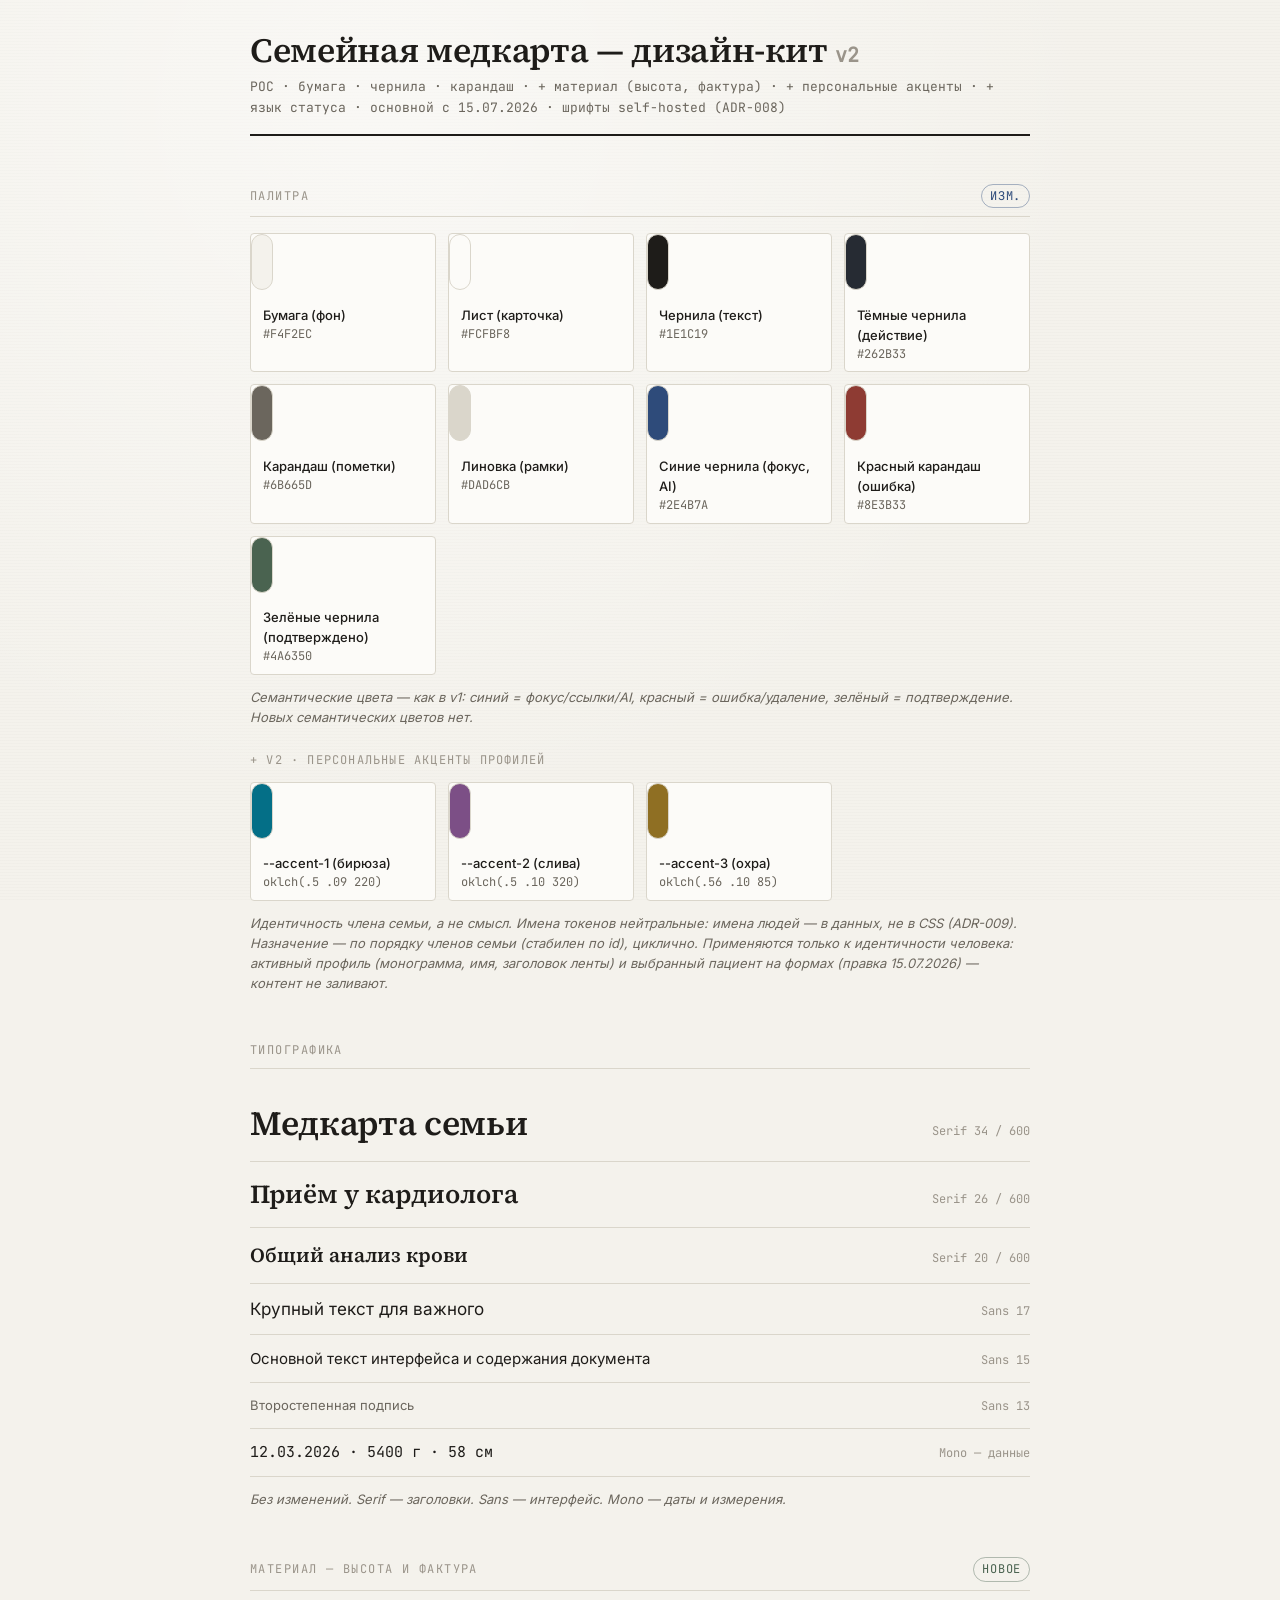
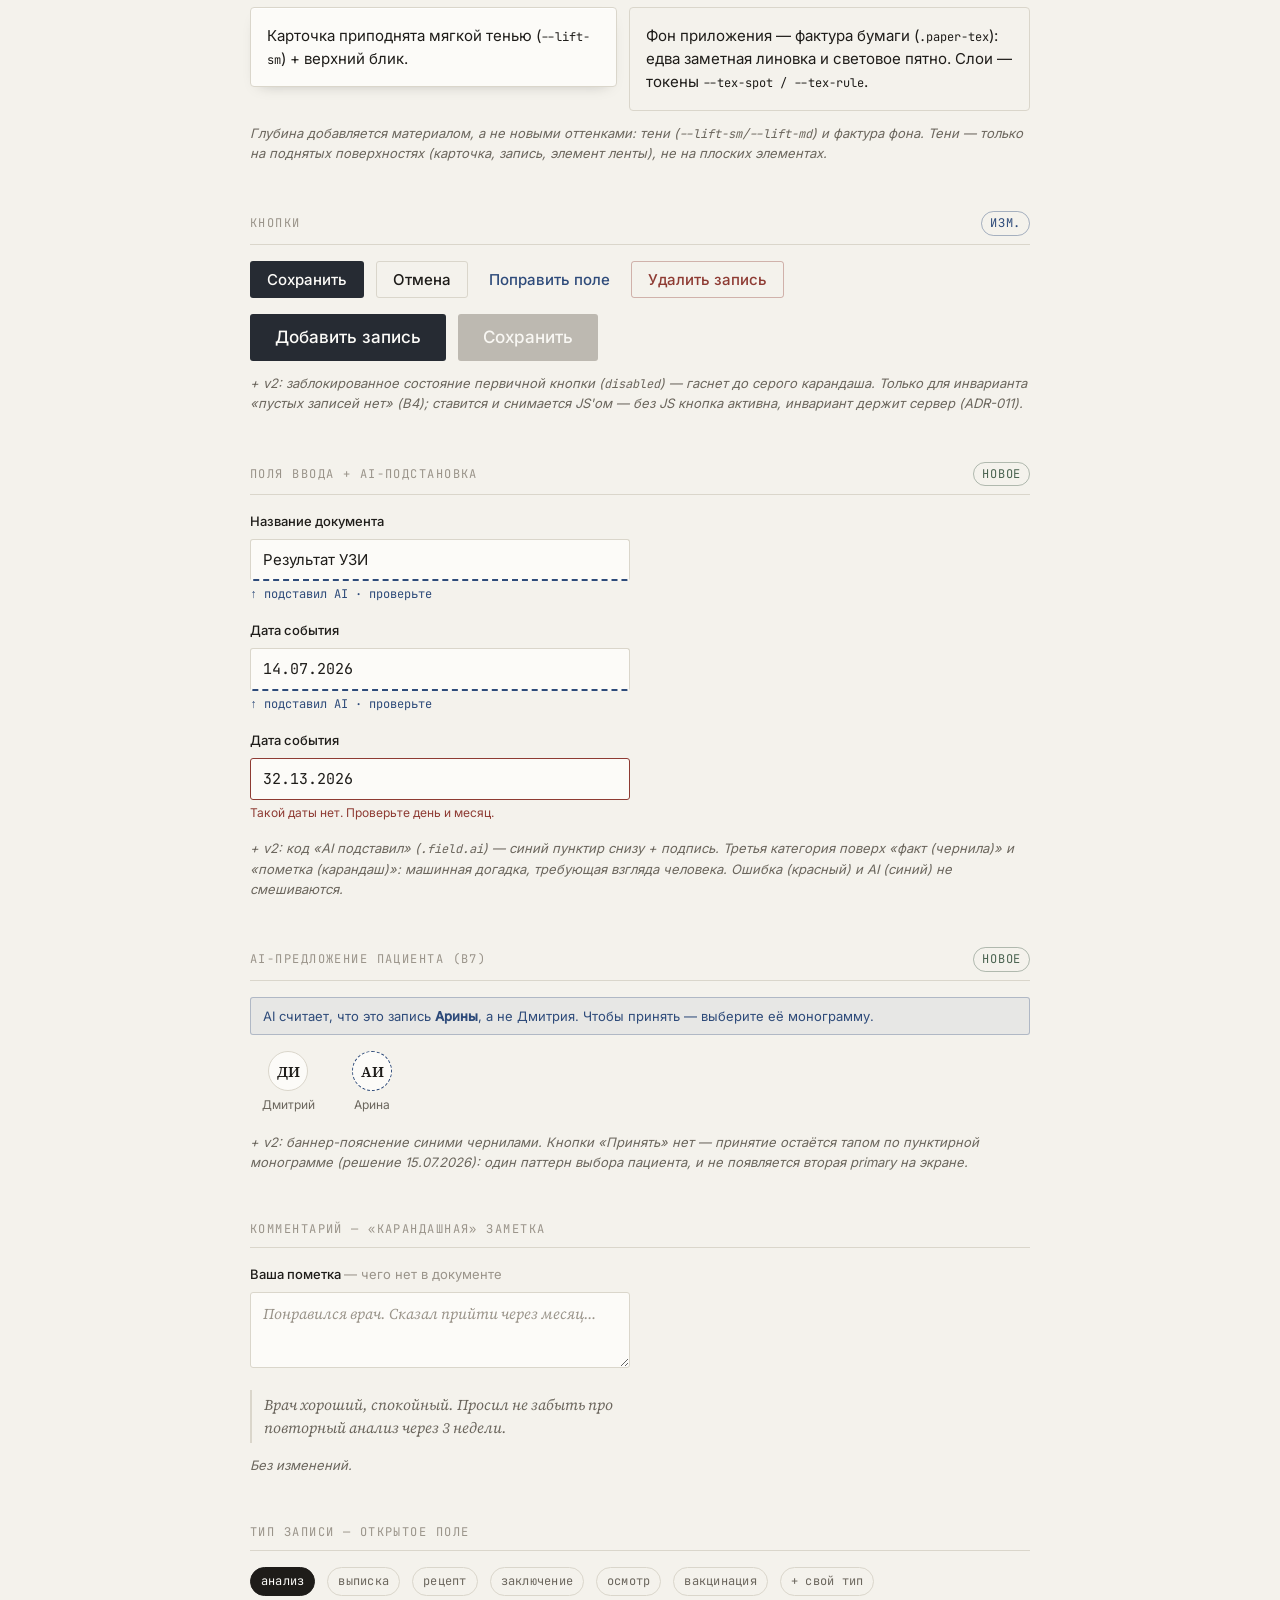
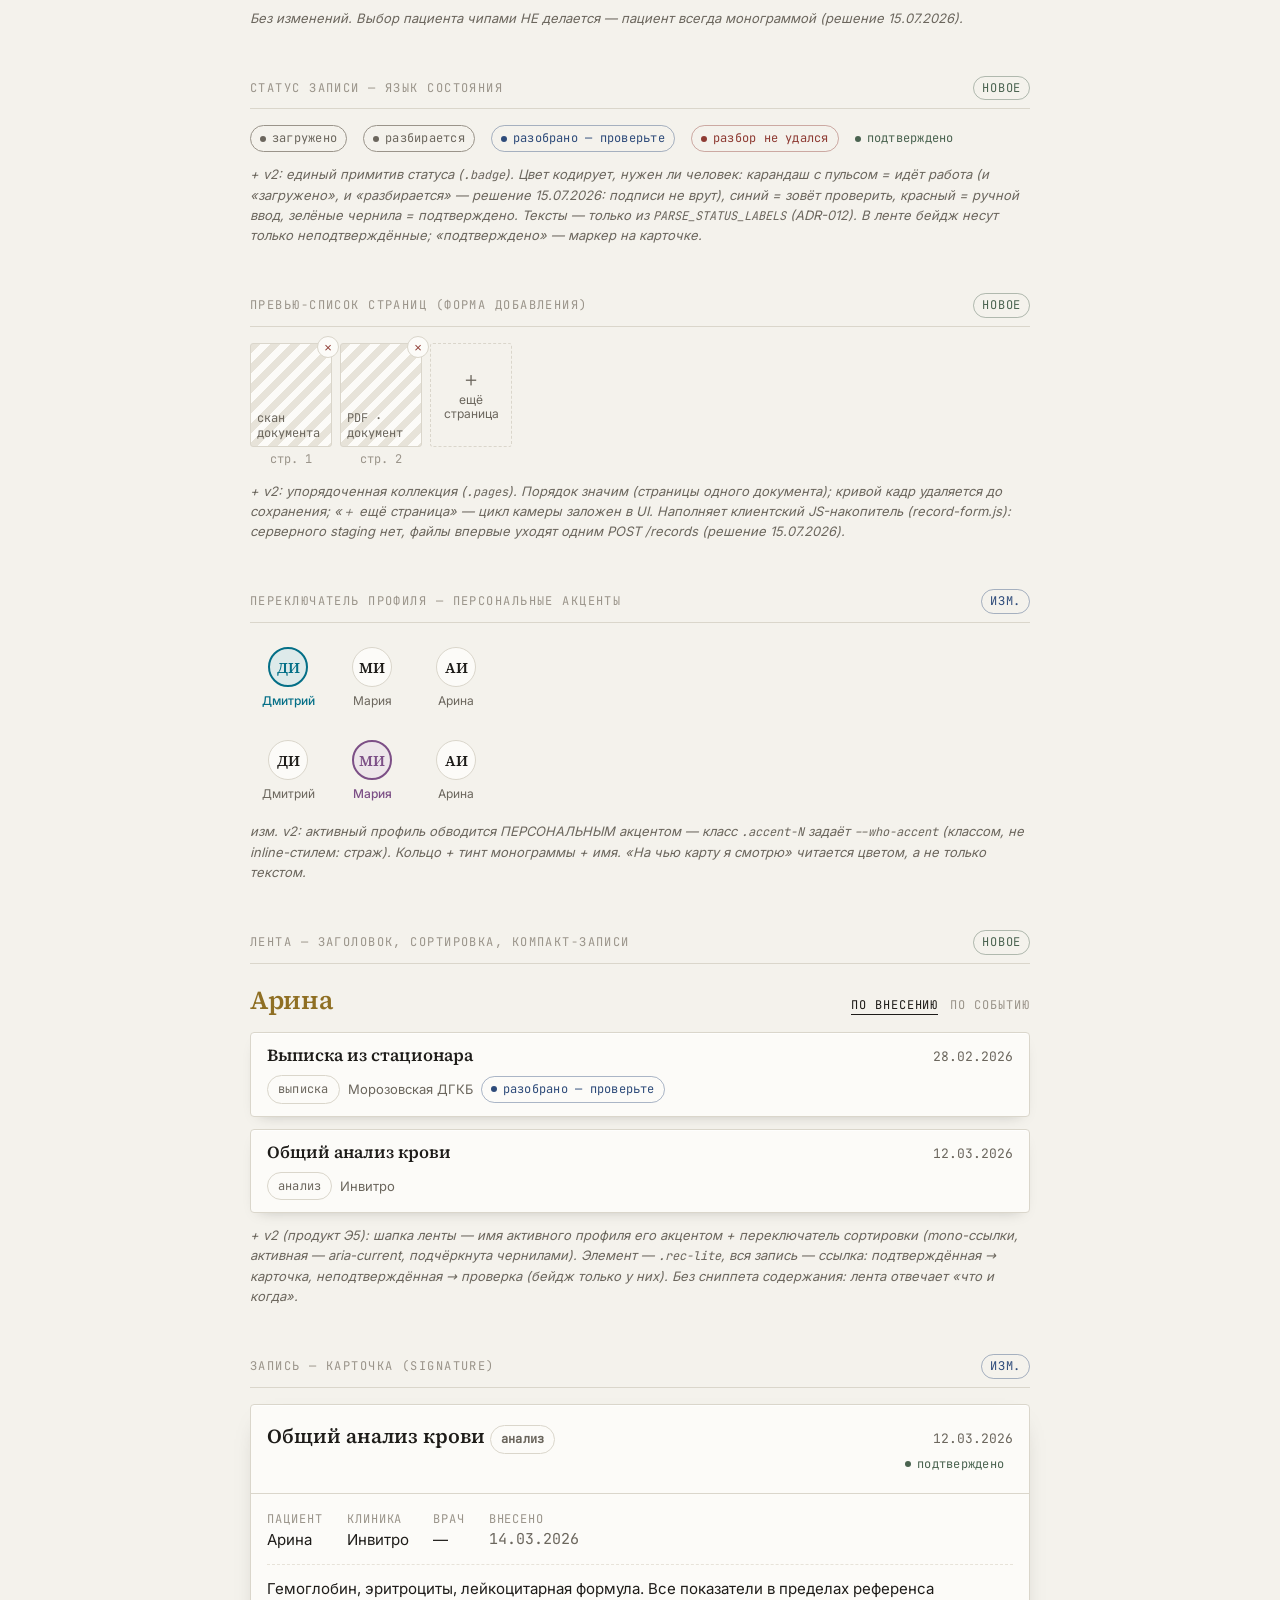
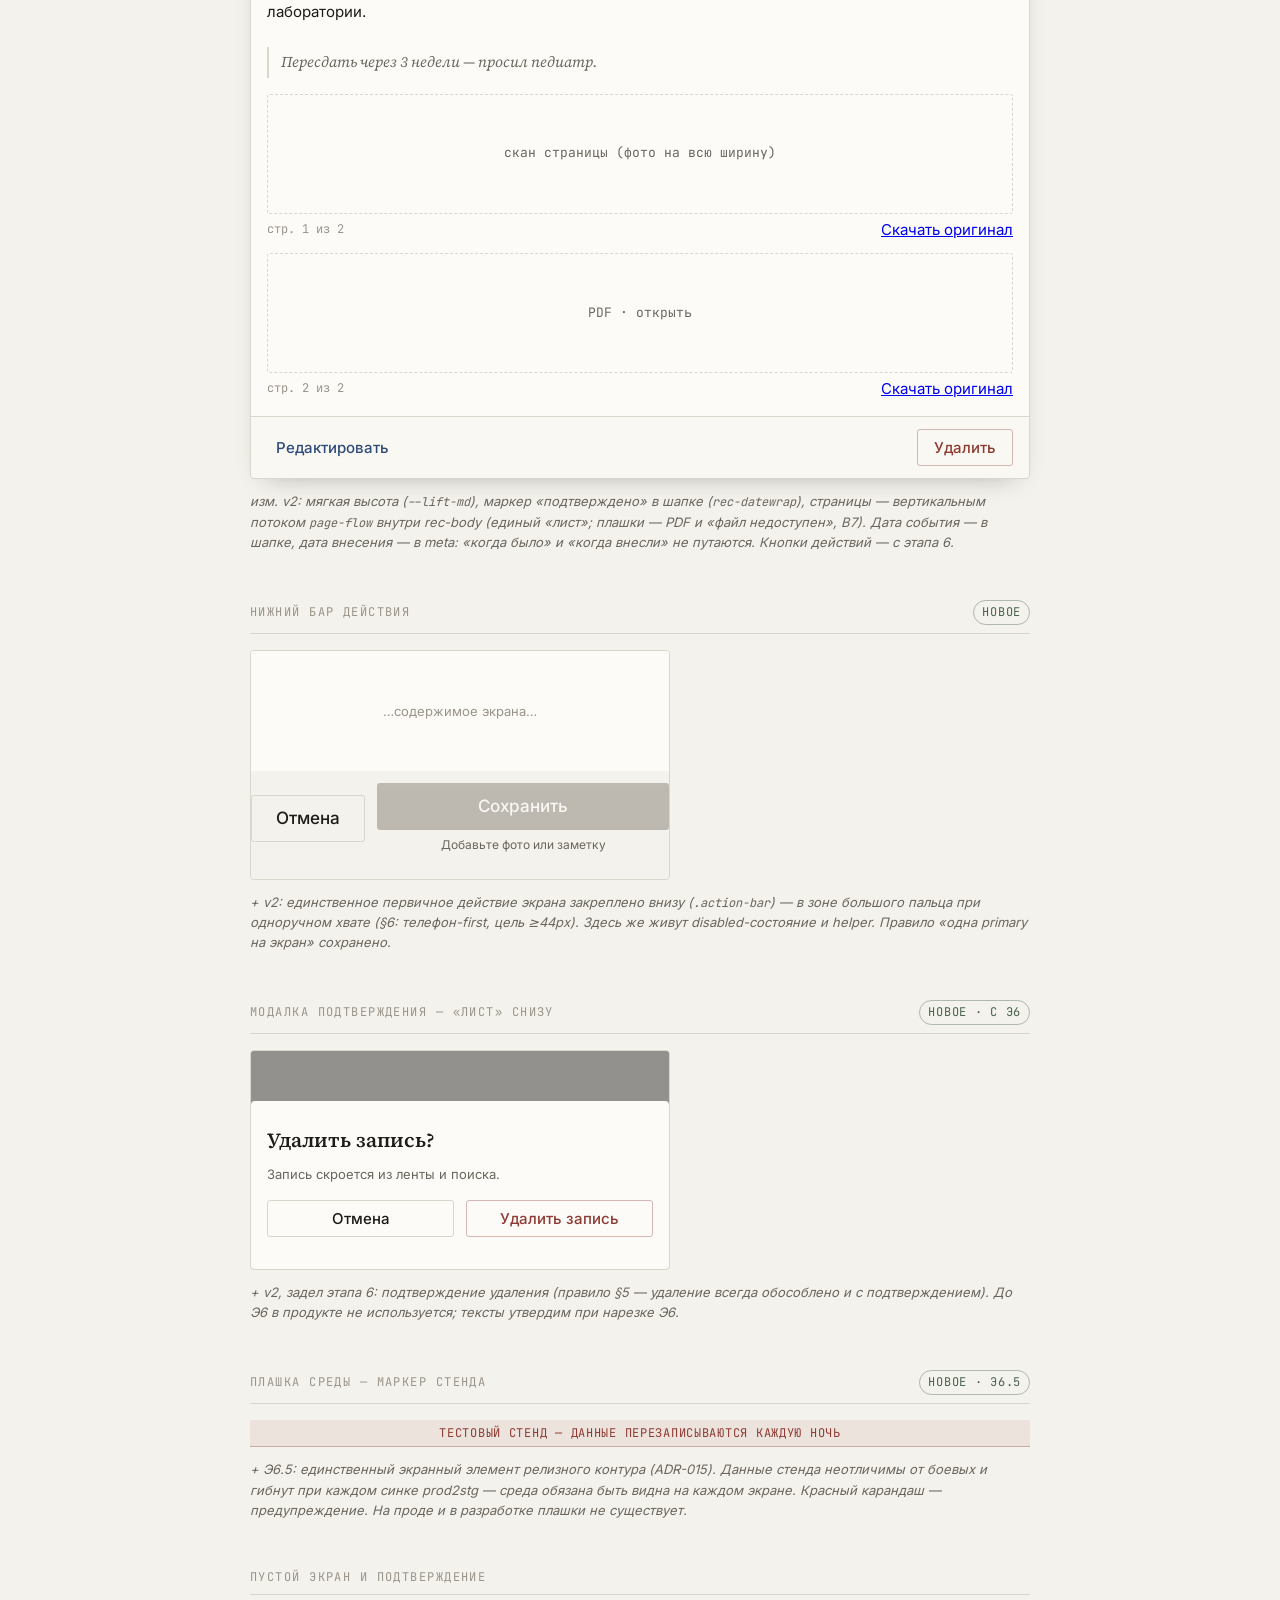
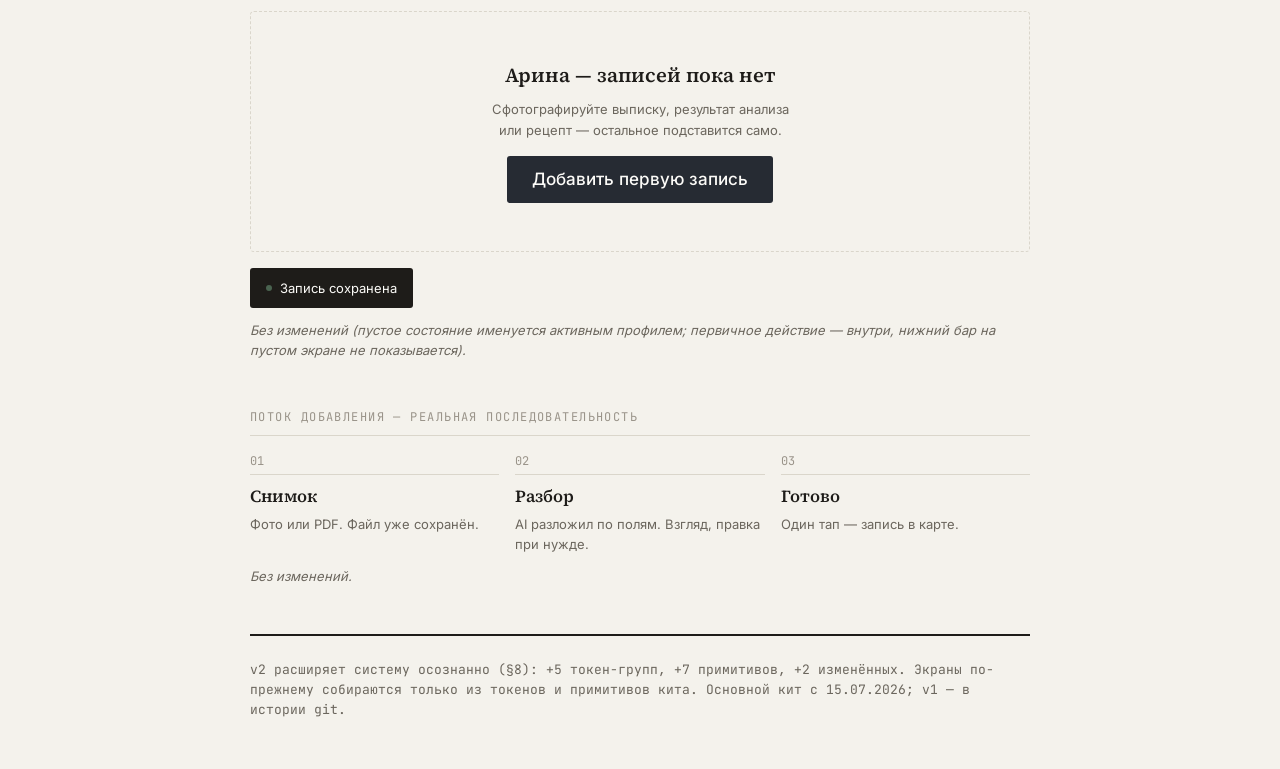
==== commit 5963a38c: "T6.5.1–T6.5.8: релизный контур — плашка стенда, infra, CI, RELEASE.md - T6.5.3 (принят): APP_ENV (de" ====
--- a/docs/design-kit.html
+++ b/docs/design-kit.html
@@ -292,6 +292,20 @@
   .action-bar .bar-main .btn { width: 100%; }
   .action-bar .bar-helper { font-size: var(--t-caption); color: var(--pencil); text-align: center; }
 
+  /* [+ Э6.5] Плашка среды — маркер тестового стенда на каждом экране.
+     Красный карандаш: предупреждение, не оформление — данные стенда
+     перезаписываются ночным синком (ADR-015/016). На проде не существует. */
+  .env-banner {
+    position: sticky; top: 0; z-index: 10;
+    text-align: center;
+    font-family: var(--mono); font-size: var(--t-caption);
+    letter-spacing: 0.06em; text-transform: uppercase;
+    color: var(--red-pen);
+    background: color-mix(in srgb, var(--red-pen) 8%, var(--paper));
+    border-bottom: 1px solid color-mix(in srgb, var(--red-pen) 35%, transparent);
+    padding: var(--s1) var(--s3);
+  }
+
   /* --- Пустой экран --- */
   .empty { text-align: center; padding: var(--s7) var(--s4); border: 1px dashed var(--rule); border-radius: var(--radius); }
   .empty h3 { font-family: var(--serif); font-weight: 600; font-size: var(--t-h3); margin-bottom: var(--s2); }
@@ -600,6 +614,13 @@
     <p class="note">+ v2, задел этапа 6: подтверждение удаления (правило §5 — удаление всегда обособлено и с подтверждением). До Э6 в продукте не используется; тексты утвердим при нарезке Э6.</p>
   </section>
 
+  <!-- ПЛАШКА СРЕДЫ (Э6.5) -->
+  <section>
+    <div class="sec-label"><span>Плашка среды — маркер стенда</span><span class="tag new">новое · Э6.5</span></div>
+    <div class="env-banner" style="position:static">Тестовый стенд — данные перезаписываются каждую ночь</div>
+    <p class="note">+ Э6.5: единственный экранный элемент релизного контура (ADR-015). Данные стенда неотличимы от боевых и гибнут при каждом синке prod2stg — среда обязана быть видна на каждом экране. Красный карандаш — предупреждение. На проде и в разработке плашки не существует.</p>
+  </section>
+
   <!-- ПУСТОЙ ЭКРАН + ПОДТВЕРЖДЕНИЕ -->
   <section>
     <div class="sec-label"><span>Пустой экран и подтверждение</span></div>
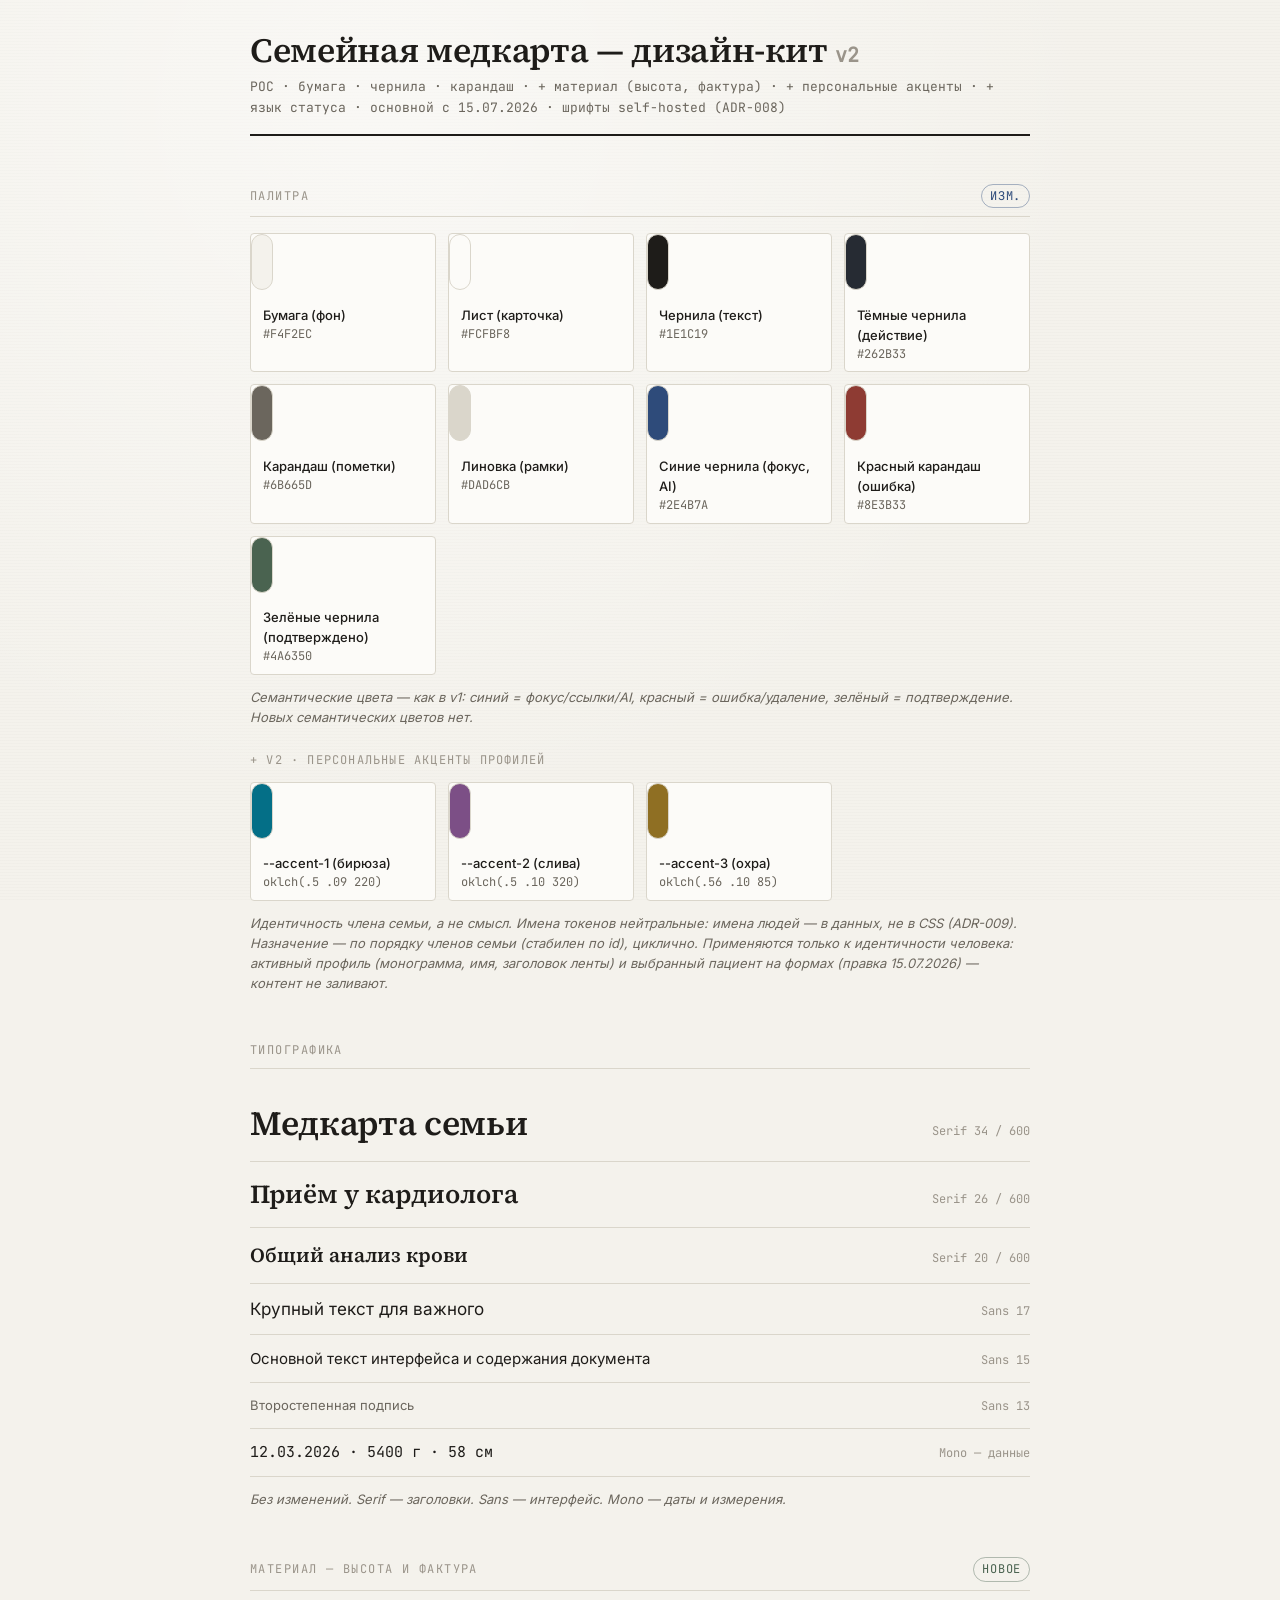
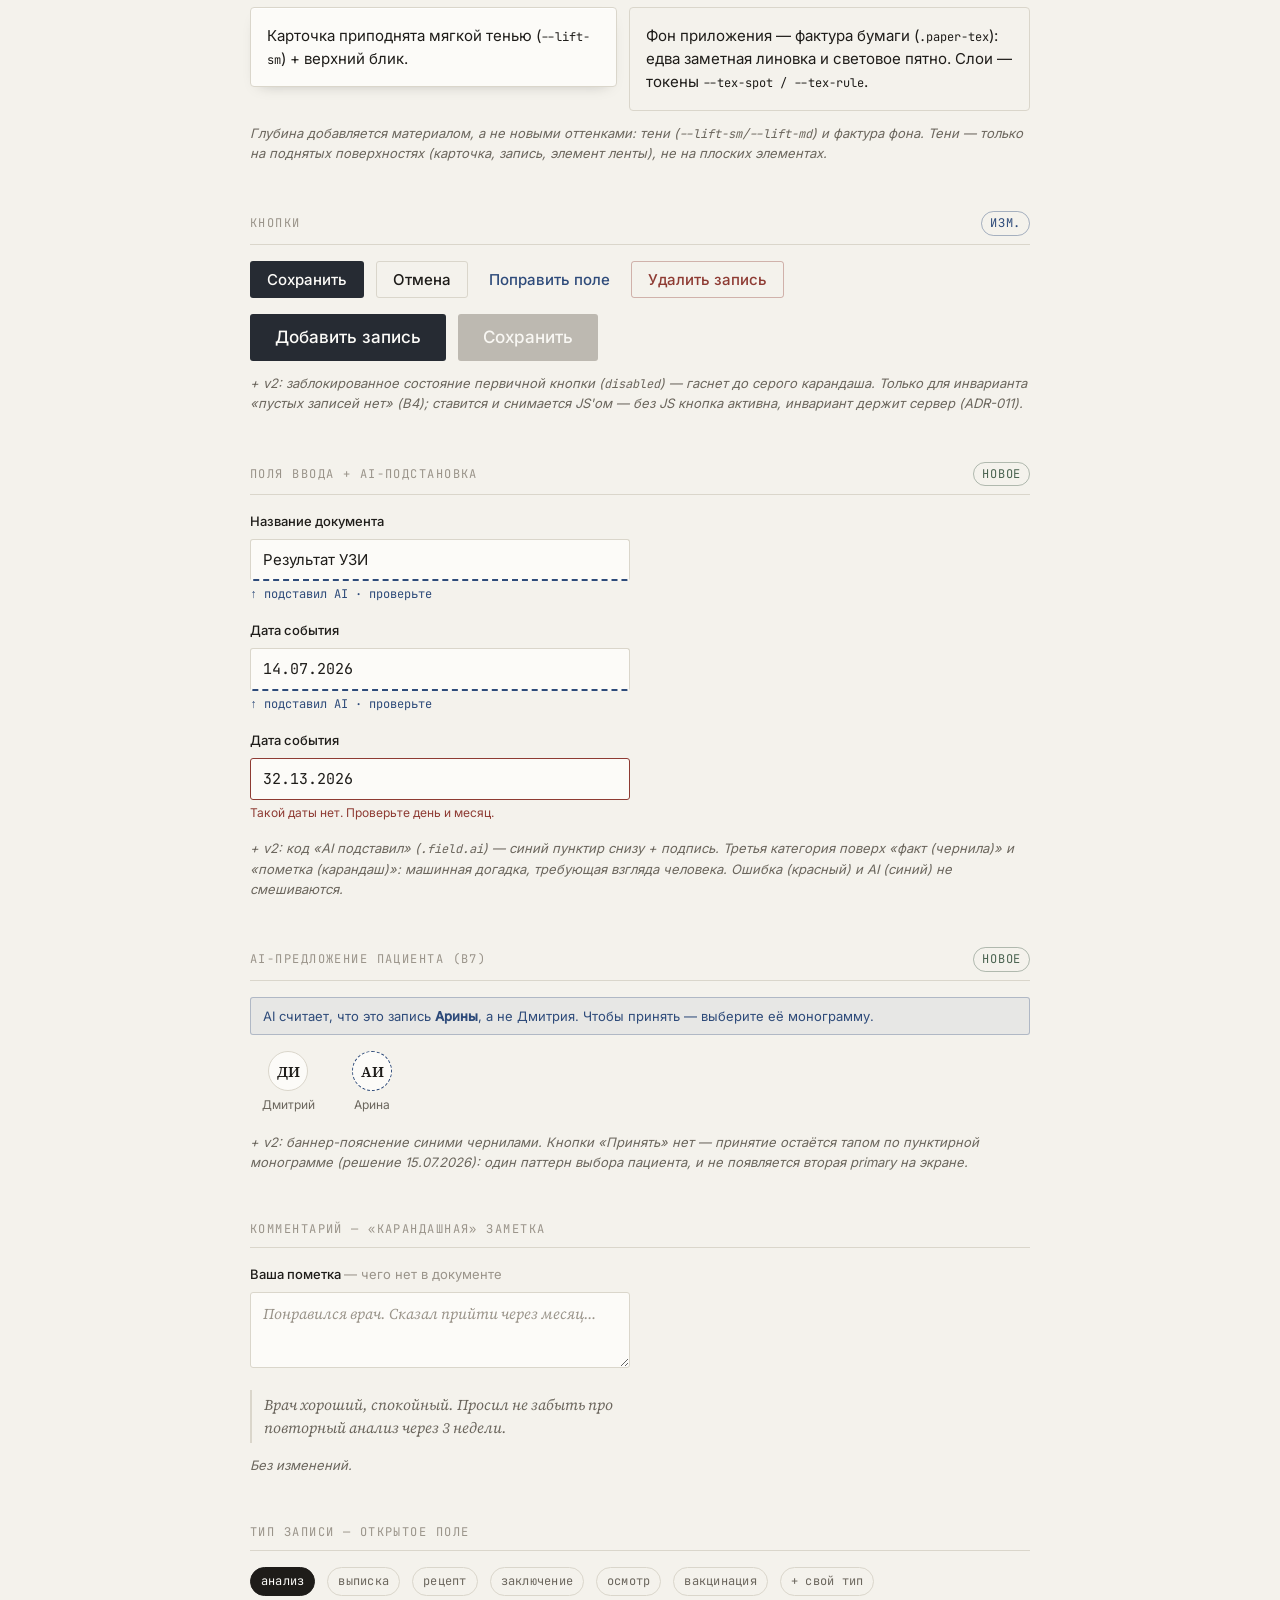
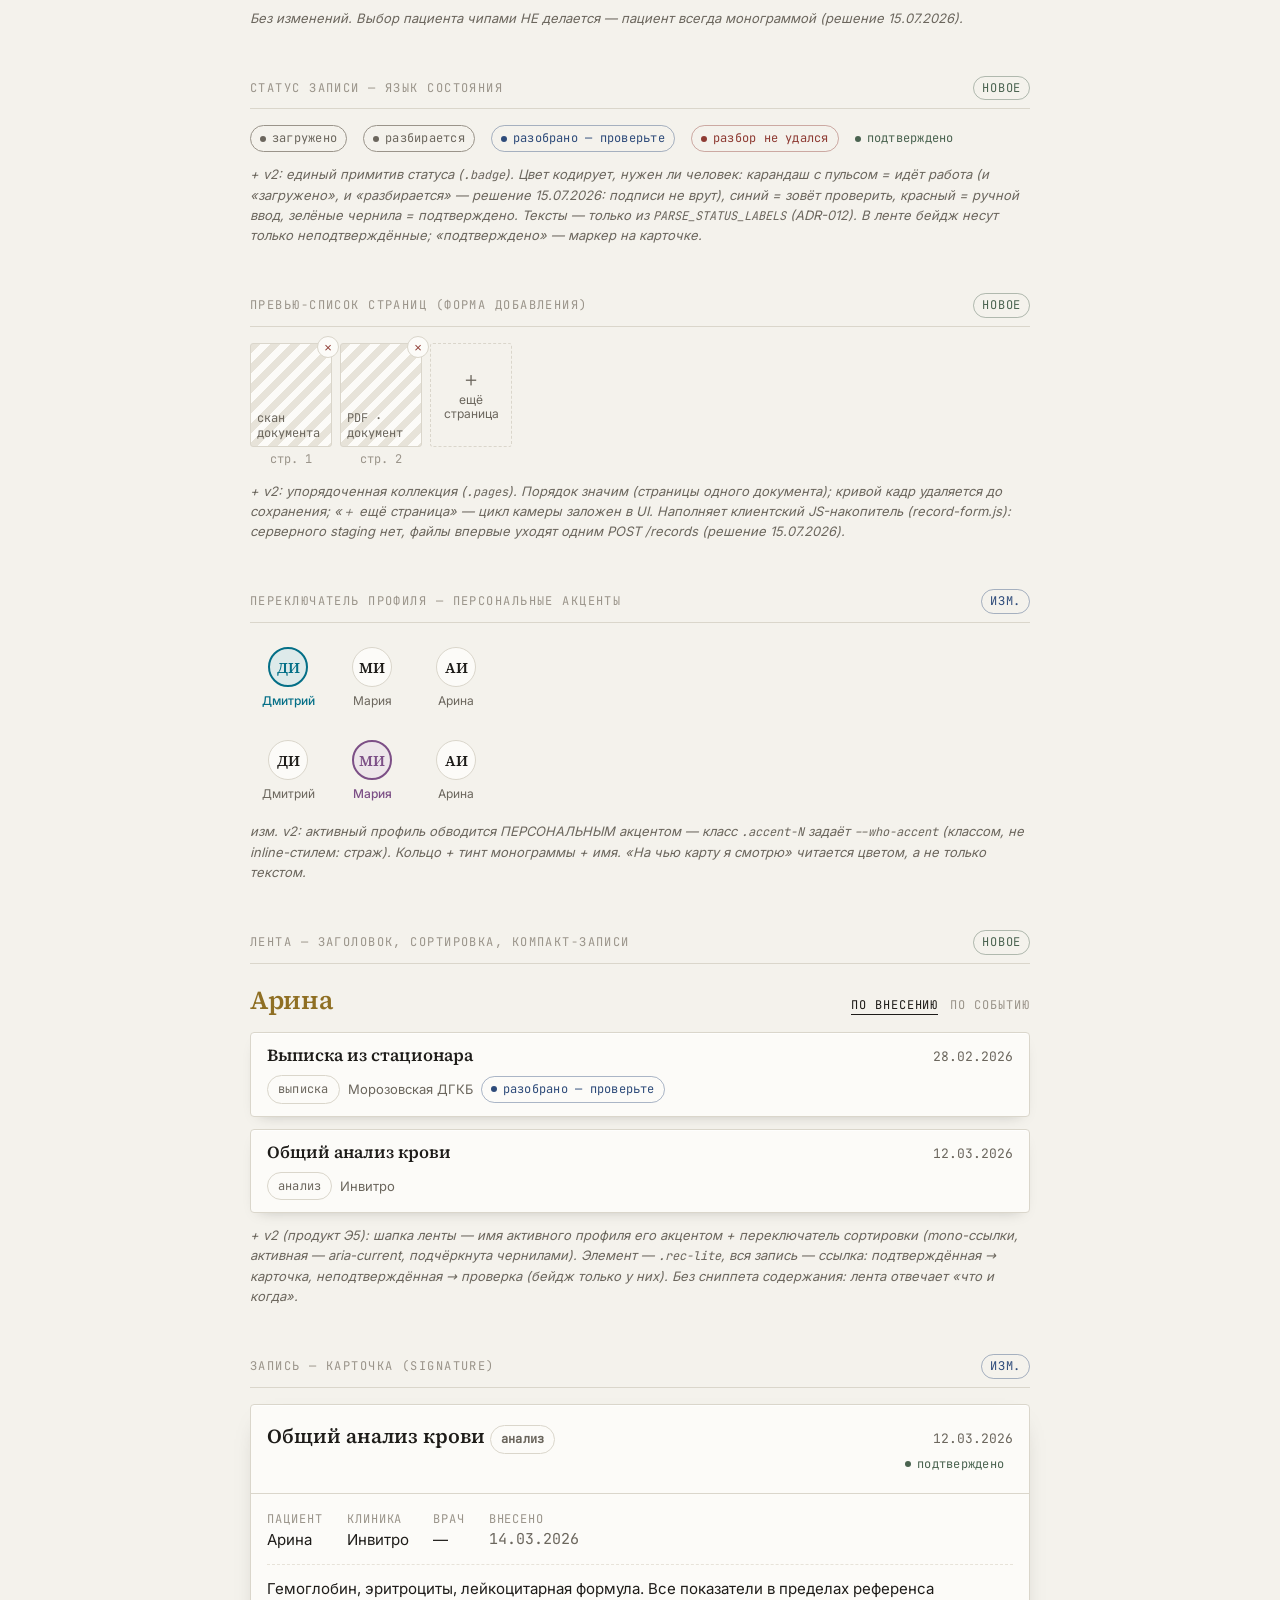
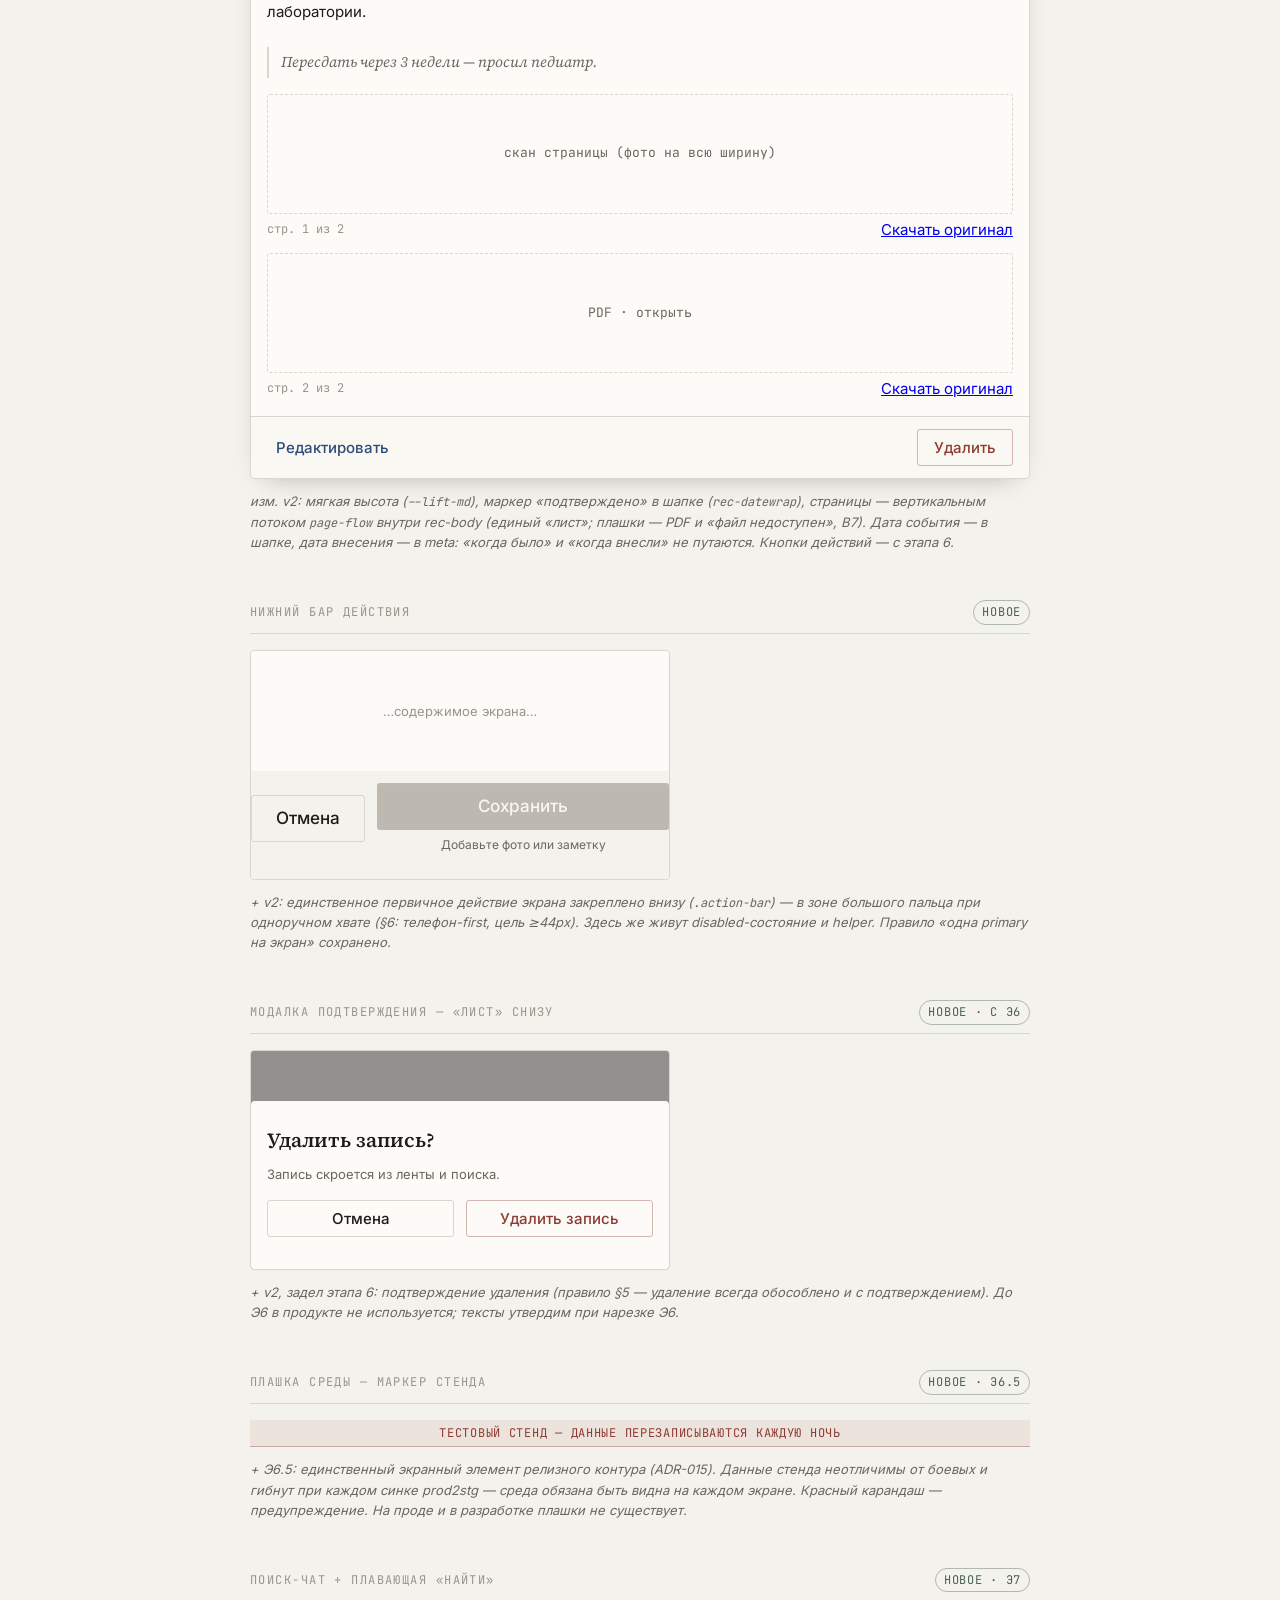
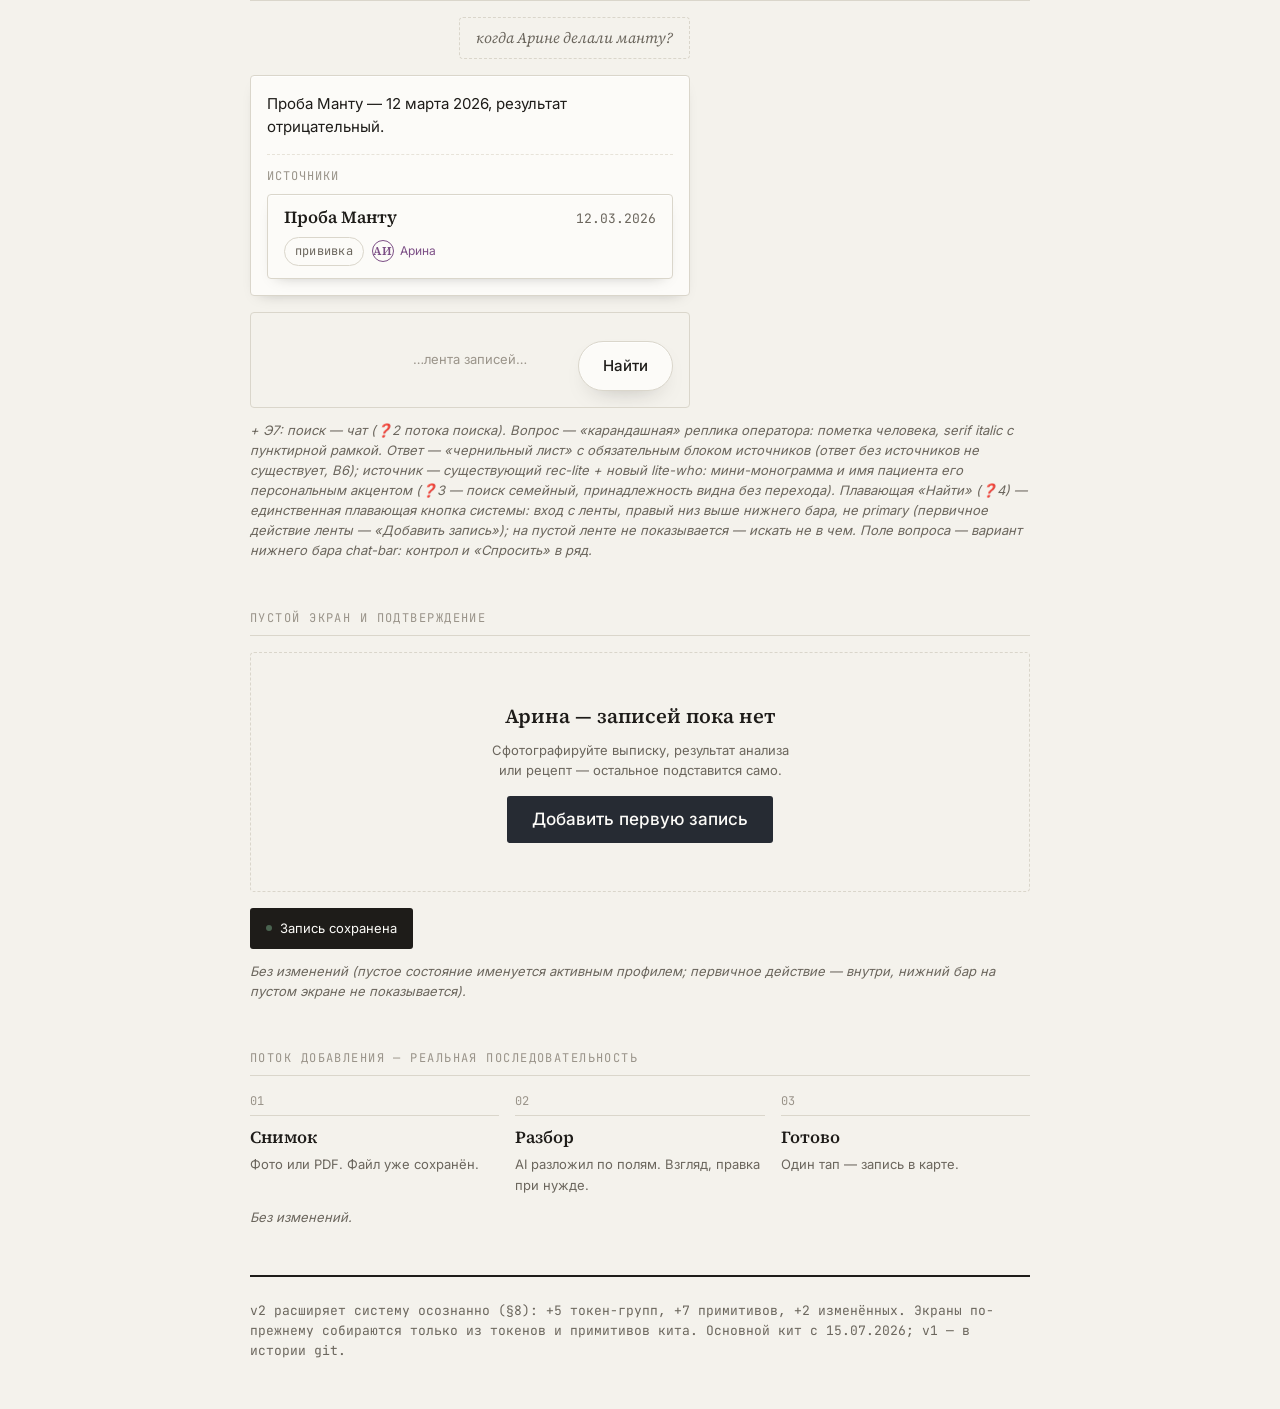
==== commit ffe11562: "T7.1–T7.4: поиск-чат (этап 7) Вопрос своими словами → эмбеддинг (baai/bge-m3, RouterAI) → pgvector т" ====
--- a/docs/design-kit.html
+++ b/docs/design-kit.html
@@ -292,6 +292,53 @@
   .action-bar .bar-main .btn { width: 100%; }
   .action-bar .bar-helper { font-size: var(--t-caption); color: var(--pencil); text-align: center; }
 
+  /* [+ Э7] Плавающая «Найти» — вход в поиск с ленты (❓4 потока поиска).
+     Единственная плавающая кнопка системы: компактный «ярлычок»-лист над
+     записями, правый низ, выше нижнего бара. Не primary — первичное
+     действие ленты остаётся «Добавить запись». Смещение по правому краю —
+     к контентной колонке (780px, §6), не к краю окна. */
+  .fab {
+    position: fixed; z-index: 6;
+    right: max(var(--s4), calc((100vw - 780px) / 2 + var(--s4)));
+    bottom: 104px; /* над action-bar ленты: бар с паддингами ~88px */
+    display: inline-flex; align-items: center;
+    background: var(--sheet); color: var(--ink);
+    border: var(--hair); border-radius: 999px;
+    padding: var(--s3) var(--s5);
+    font-family: var(--sans); font-size: var(--t-body); font-weight: 500;
+    text-decoration: none; box-shadow: var(--lift-md);
+  }
+  .fab:hover { border-color: var(--pencil); }
+
+  /* [+ Э7] Чат поиска: вопрос — «карандашная» реплика оператора (то, чего
+     нет в документах, — как pencil-note), ответ — «чернильный лист» (факты
+     из записей — как record). Категории «факт/пометка» читаются без подписей. */
+  .chat { display: flex; flex-direction: column; gap: var(--s4); }
+  .chat-q {
+    align-self: flex-end; max-width: 85%;
+    font-family: var(--serif); font-style: italic; color: var(--pencil);
+    border: 1px dashed var(--rule); border-radius: var(--radius);
+    padding: var(--s2) var(--s4);
+  }
+  .chat-a {
+    background: var(--sheet); border: var(--hair); border-radius: var(--radius);
+    padding: var(--s4); box-shadow: var(--lift-sm);
+  }
+  /* Блок источников под ответом: подпись-лейбл + список rec-lite.
+     Ответ без источников не существует (B6 потока). */
+  .chat-sources { margin-top: var(--s4); border-top: 1px dashed var(--rule-soft); padding-top: var(--s3); }
+  .chat-sources .k { font-family: var(--mono); font-size: var(--t-caption); color: var(--pencil-soft); text-transform: uppercase; letter-spacing: 0.08em; margin-bottom: var(--s2); }
+
+  /* [+ Э7] Принадлежность источника (❓3: поиск семейный) — мини-монограмма
+     + имя пациента его персональным акцентом внутри rec-lite. */
+  .lite-who { display: inline-flex; align-items: center; gap: 6px; font-size: var(--t-caption); color: var(--who-accent, var(--pencil)); }
+  .lite-who .mono-badge { width: 22px; height: 22px; font-size: var(--t-caption); border-color: var(--who-accent, var(--rule)); color: var(--who-accent, var(--ink)); }
+
+  /* [+ Э7] Вариант нижнего бара для чата: поле вопроса и «Спросить» в ряд. */
+  .chat-bar .bar-main { flex-direction: row; align-items: center; }
+  .chat-bar .bar-main .control { flex: 1; }
+  .chat-bar .bar-main .btn { width: auto; }
+
   /* [+ Э6.5] Плашка среды — маркер тестового стенда на каждом экране.
      Красный карандаш: предупреждение, не оформление — данные стенда
      перезаписываются ночным синком (ADR-015/016). На проде не существует. */
@@ -621,6 +668,31 @@
     <p class="note">+ Э6.5: единственный экранный элемент релизного контура (ADR-015). Данные стенда неотличимы от боевых и гибнут при каждом синке prod2stg — среда обязана быть видна на каждом экране. Красный карандаш — предупреждение. На проде и в разработке плашки не существует.</p>
   </section>
 
+  <!-- ПОИСК-ЧАТ (Э7) -->
+  <section>
+    <div class="sec-label"><span>Поиск-чат + плавающая «Найти»</span><span class="tag new">новое · Э7</span></div>
+    <div class="chat" style="max-width:440px;">
+      <p class="chat-q">когда Арине делали манту?</p>
+      <div class="chat-a">
+        <p>Проба Манту — 12 марта 2026, результат отрицательный.</p>
+        <div class="chat-sources">
+          <div class="k">Источники</div>
+          <ul class="feed">
+            <li><a class="rec-lite" href="#">
+              <div class="lite-head"><span class="lite-title">Проба Манту</span><span class="lite-date">12.03.2026</span></div>
+              <div class="lite-meta"><span class="chip">прививка</span><span class="lite-who accent-2"><span class="mono-badge">АИ</span>Арина</span></div>
+            </a></li>
+          </ul>
+        </div>
+      </div>
+    </div>
+    <div style="position:relative; max-width:440px; height:96px; border:var(--hair); border-radius:var(--radius); margin-top:var(--s4); overflow:hidden;">
+      <div style="position:absolute; inset:0; display:flex; align-items:center; justify-content:center; color:var(--pencil-soft); font-size:var(--t-small);">…лента записей…</div>
+      <a class="fab" style="position:absolute; right:var(--s4); bottom:var(--s4);" href="#">Найти</a>
+    </div>
+    <p class="note">+ Э7: поиск — чат (❓2 потока поиска). Вопрос — «карандашная» реплика оператора: пометка человека, serif italic с пунктирной рамкой. Ответ — «чернильный лист» с обязательным блоком источников (ответ без источников не существует, B6); источник — существующий rec-lite + новый lite-who: мини-монограмма и имя пациента его персональным акцентом (❓3 — поиск семейный, принадлежность видна без перехода). Плавающая «Найти» (❓4) — единственная плавающая кнопка системы: вход с ленты, правый низ выше нижнего бара, не primary (первичное действие ленты — «Добавить запись»); на пустой ленте не показывается — искать не в чем. Поле вопроса — вариант нижнего бара chat-bar: контрол и «Спросить» в ряд.</p>
+  </section>
+
   <!-- ПУСТОЙ ЭКРАН + ПОДТВЕРЖДЕНИЕ -->
   <section>
     <div class="sec-label"><span>Пустой экран и подтверждение</span></div>
